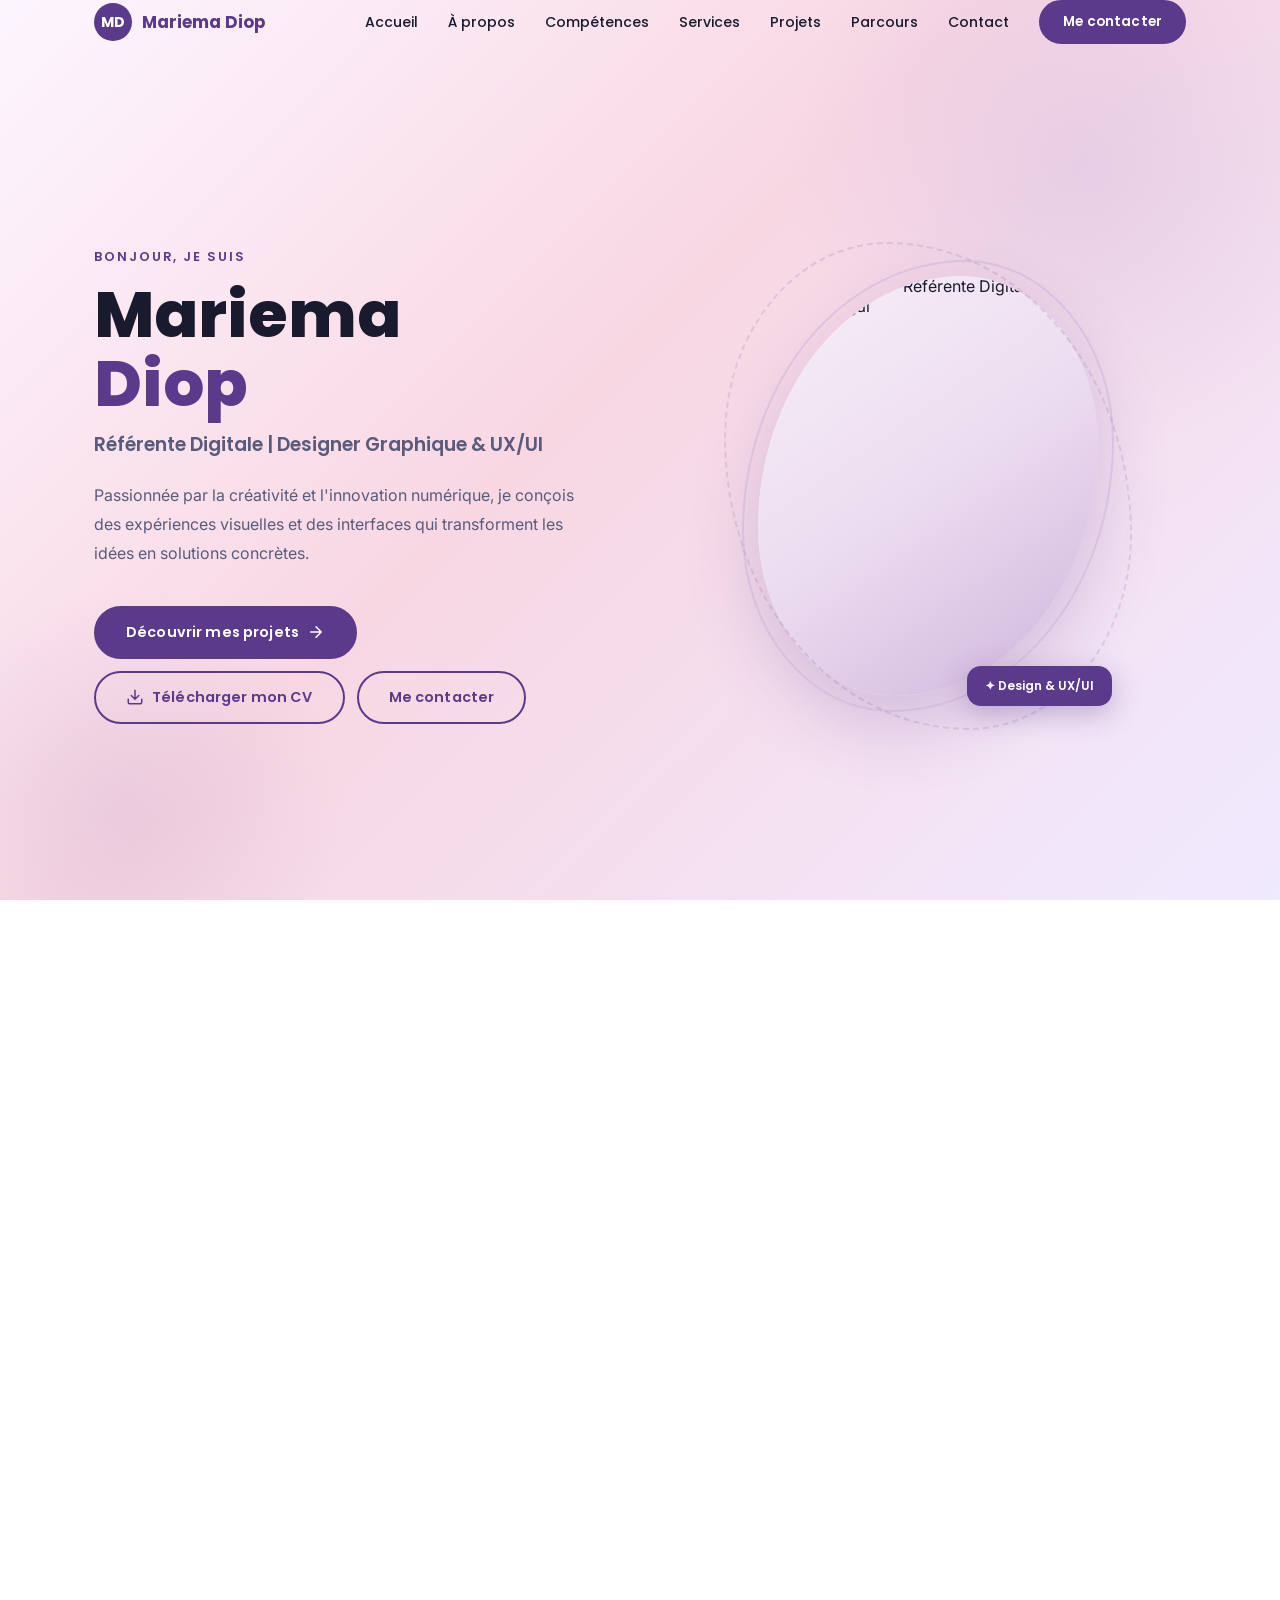
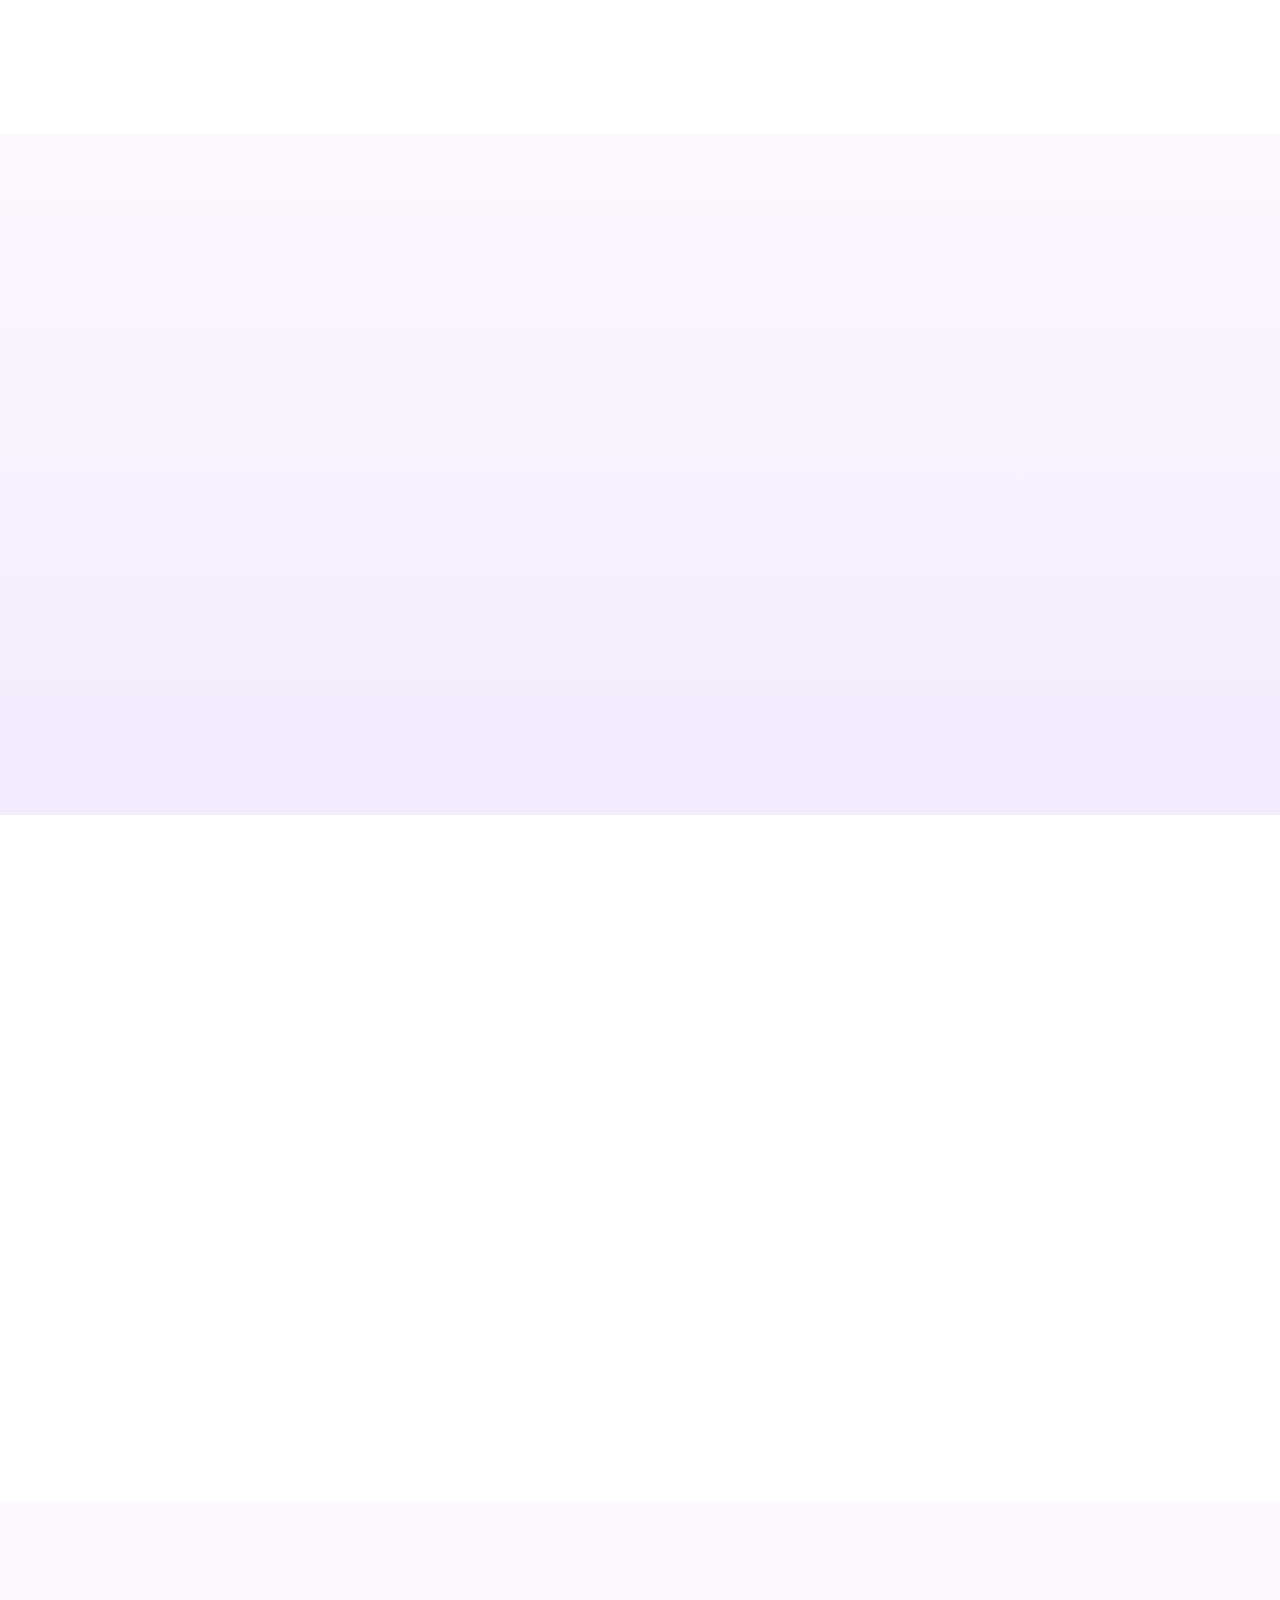
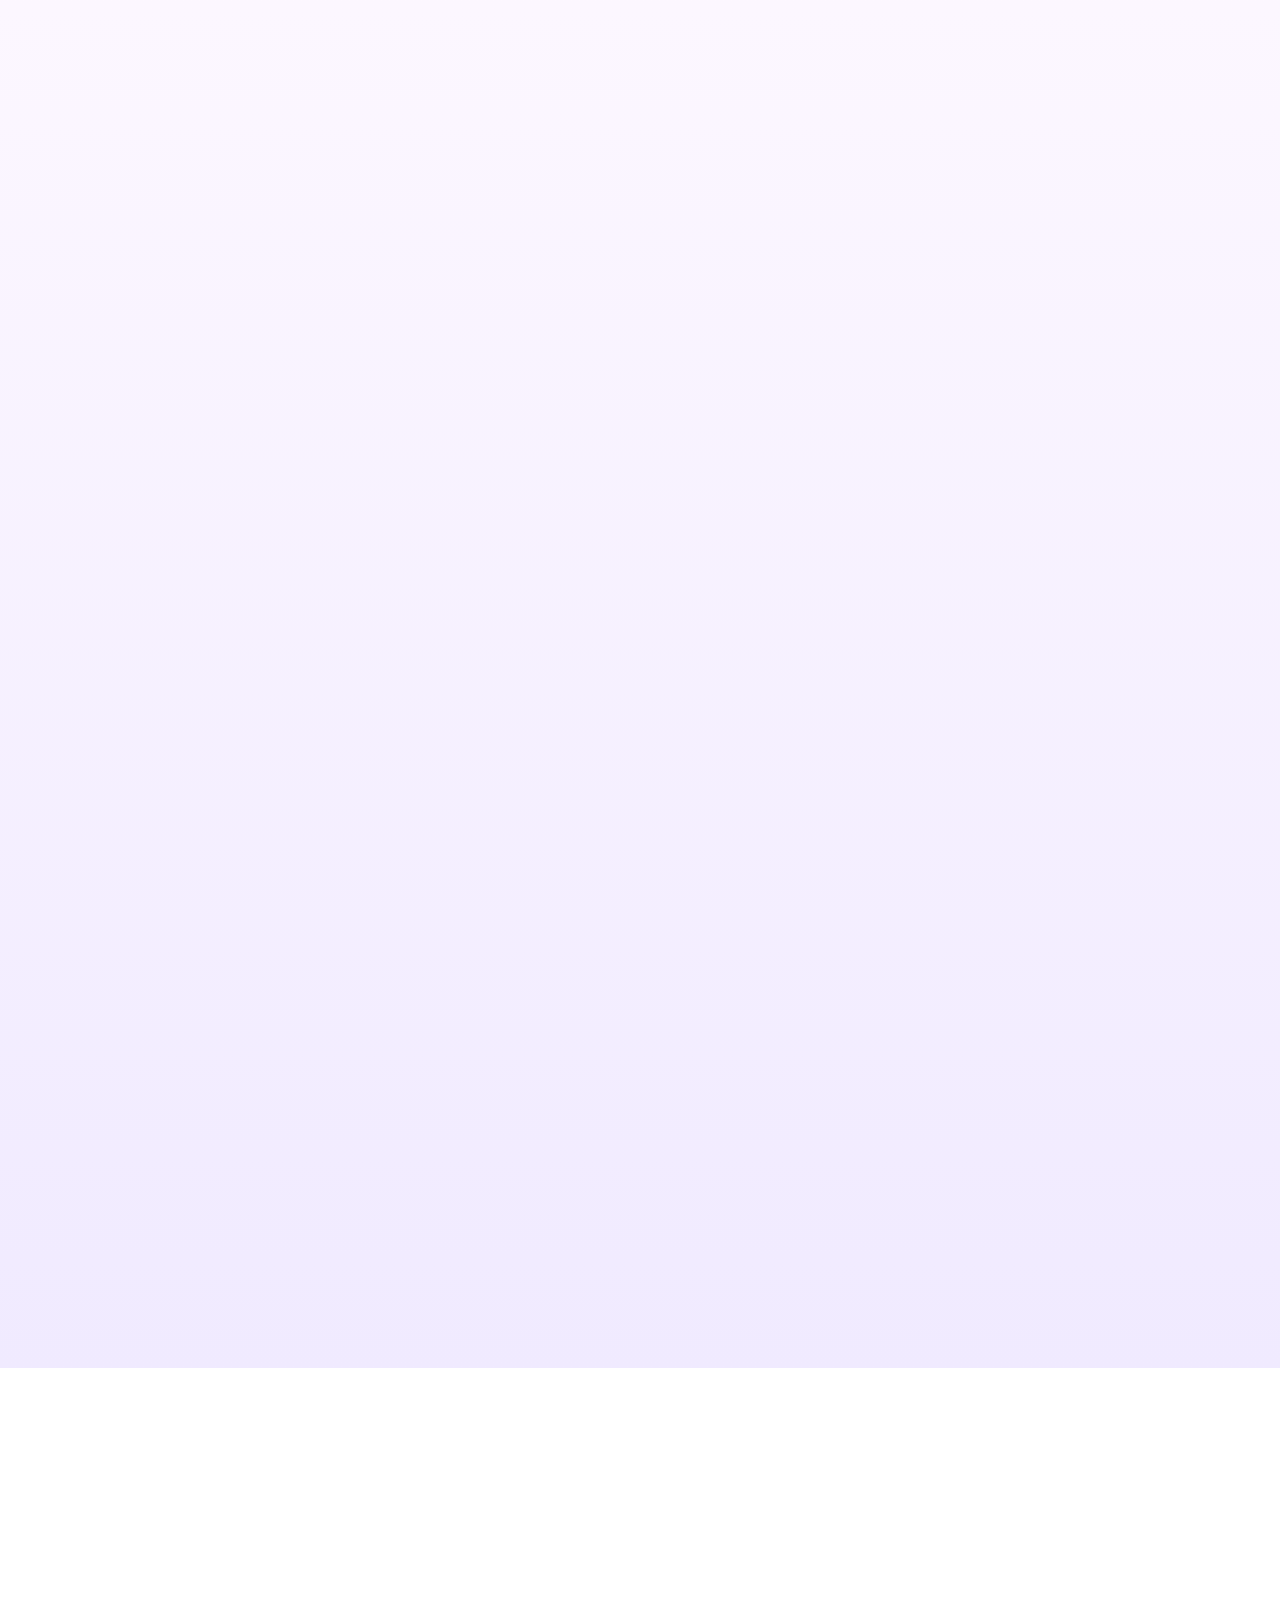
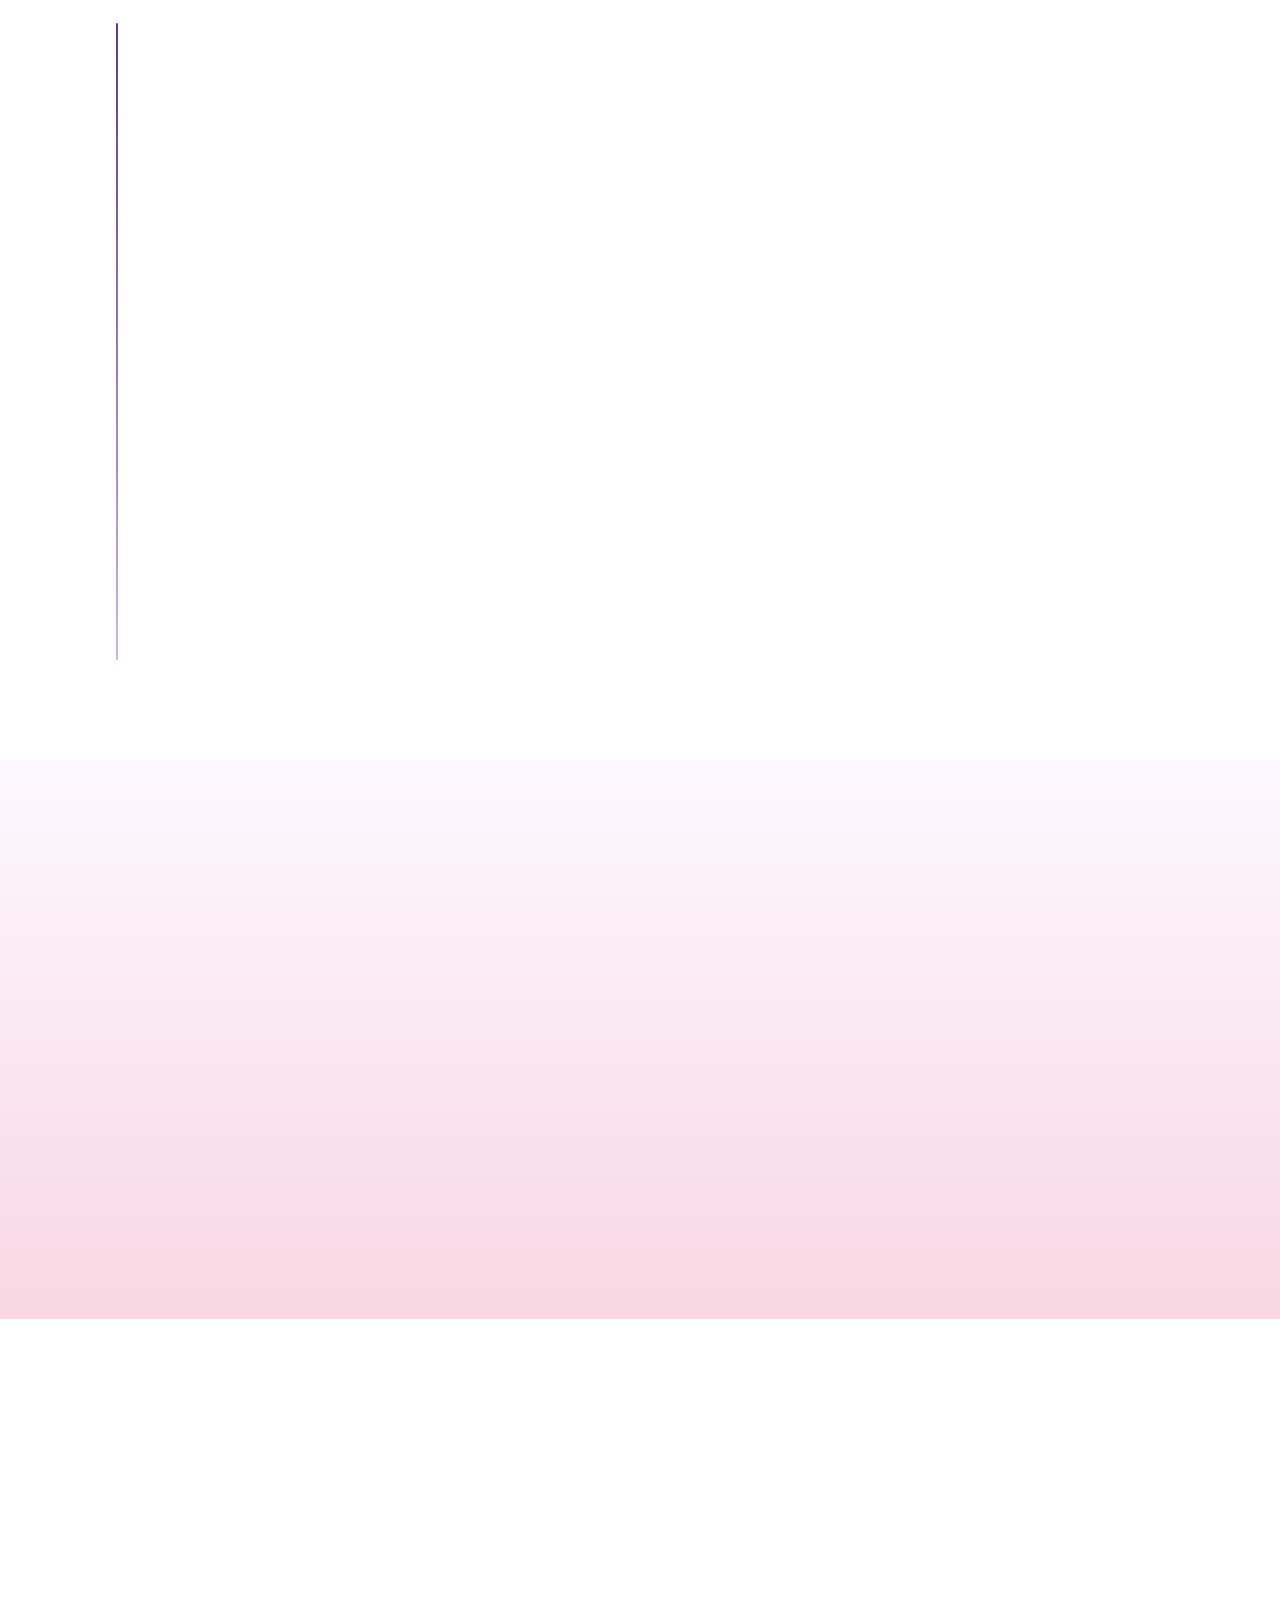
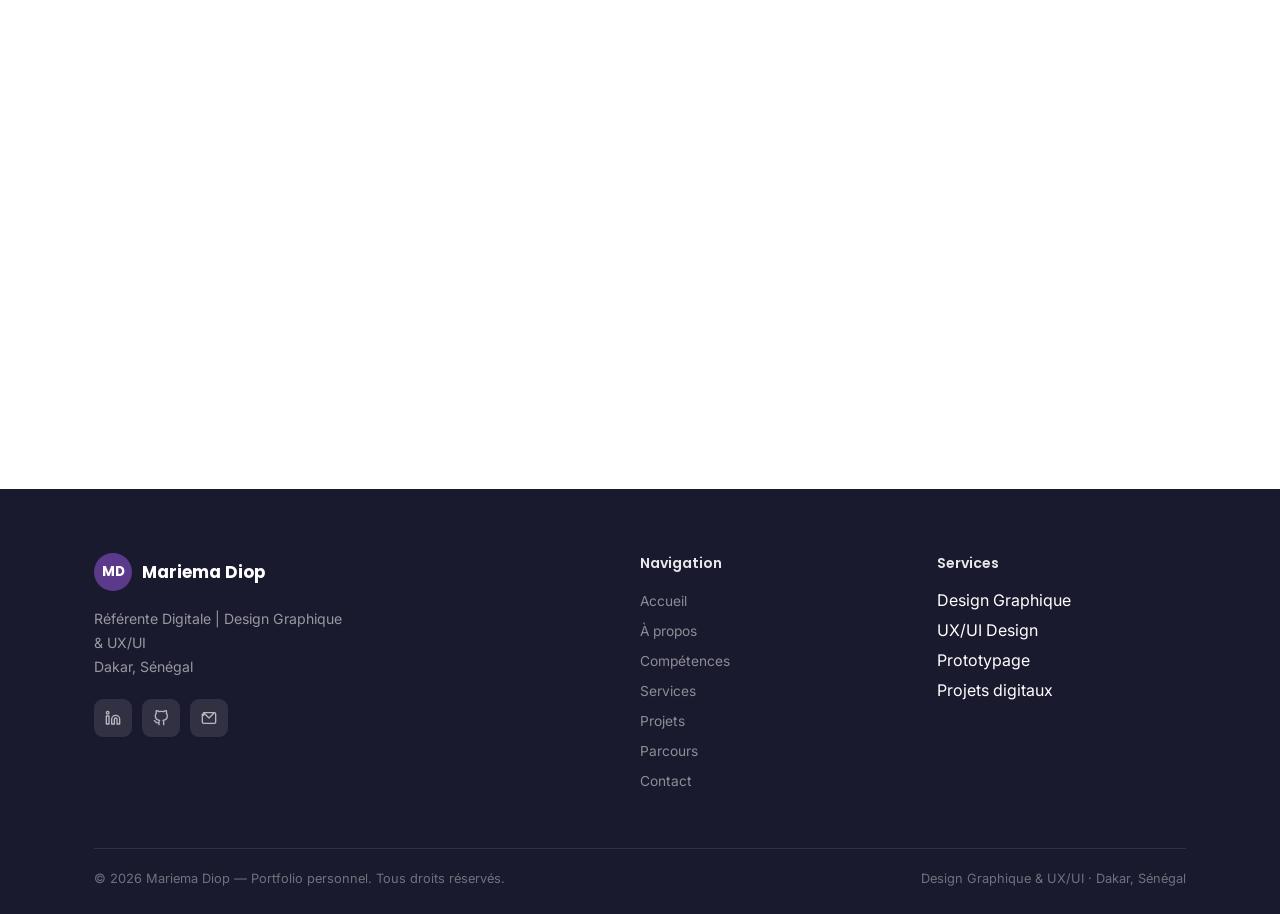
==== public/portfolio-mariema-diop/index.html @ 68a7e711 "Initial commit" ====
<!DOCTYPE html>
<html lang="fr">

<head>
  <!-- ── SEO Essentiels ── -->
  <meta charset="UTF-8" />
  <meta name="viewport" content="width=device-width, initial-scale=1.0" />
  <meta name="description"
    content="Portfolio de Mariema Diop, Référente Digitale spécialisée en Design Graphique, UX/UI Design et conception de projets digitaux à Dakar, Sénégal." />
  <meta name="author" content="Mariema Diop" />
  <meta name="robots" content="index, follow" />

  <!-- ── Open Graph ── -->
  <meta property="og:title" content="Mariema Diop | Référente Digitale & Designer UX/UI" />
  <meta property="og:description"
    content="Portfolio de Mariema Diop, Référente Digitale spécialisée en Design Graphique, UX/UI Design et conception de projets digitaux à Dakar, Sénégal." />
  <meta property="og:type" content="website" />
  <meta property="og:locale" content="fr_FR" />

  <title>Mariema Diop | Référente Digitale &amp; Designer UX/UI</title>

  <!-- ── Styles ── -->
  <link rel="stylesheet" href="style.css" />

  <!-- ── Favicon SVG inline ── -->
  <link rel="icon"
    href="data:image/svg+xml,<svg xmlns='http://www.w3.org/2000/svg' viewBox='0 0 32 32'><rect width='32' height='32' rx='16' fill='%235B3A8C'/><text x='50%25' y='54%25' dominant-baseline='middle' text-anchor='middle' fill='white' font-family='sans-serif' font-weight='700' font-size='13'>MD</text></svg>" />
</head>

<body>

  <!-- ══════════════════════════════════════════════
     NAVIGATION
══════════════════════════════════════════════ -->
  <header id="navbar" role="banner">
    <div class="container">
      <nav class="nav-inner" aria-label="Navigation principale">

        <!-- Logo -->
        <a href="#accueil" class="nav-logo" aria-label="Mariema Diop — Accueil">
          <div class="nav-logo-circle" aria-hidden="true">MD</div>
          <span class="nav-logo-text">Mariema Diop</span>
        </a>

        <!-- Liens desktop -->
        <div class="nav-links" role="list">
          <a href="#accueil" class="nav-link" role="listitem">Accueil</a>
          <a href="#apropos" class="nav-link" role="listitem">À propos</a>
          <a href="#competences" class="nav-link" role="listitem">Compétences</a>
          <a href="#services" class="nav-link" role="listitem">Services</a>
          <a href="#projets" class="nav-link" role="listitem">Projets</a>
          <a href="#parcours" class="nav-link" role="listitem">Parcours</a>
          <a href="#contact" class="nav-link" role="listitem">Contact</a>
          <a href="#contact" class="btn btn-primary btn-sm">Me contacter</a>
        </div>

        <!-- Hamburger mobile -->
        <button class="hamburger" id="hamburger" aria-label="Ouvrir le menu" aria-expanded="false"
          aria-controls="mobile-menu">
          <span></span>
          <span></span>
          <span></span>
        </button>
      </nav>
    </div>

    <!-- Menu mobile -->
    <div id="mobile-menu" role="navigation" aria-label="Menu mobile">
      <a href="#accueil" class="mobile-link">Accueil</a>
      <a href="#apropos" class="mobile-link">À propos</a>
      <a href="#competences" class="mobile-link">Compétences</a>
      <a href="#services" class="mobile-link">Services</a>
      <a href="#projets" class="mobile-link">Projets</a>
      <a href="#parcours" class="mobile-link">Parcours</a>
      <a href="#contact" class="mobile-link">Contact</a>
      <a href="#contact" class="btn btn-primary" style="margin-top:12px;justify-content:center;">Me contacter</a>
    </div>
  </header>

  <main id="main-content">

    <!-- ══════════════════════════════════════════════
     HERO — ACCUEIL
══════════════════════════════════════════════ -->
    <section id="accueil" aria-label="Accueil">
      <div class="container">
        <div class="hero-inner">

          <!-- Texte -->
          <div>
            <p class="hero-tag fade-up">Bonjour, je suis</p>
            <h1 class="hero-name fade-up delay-1">
              Mariema<br>
              <span>Diop</span>
            </h1>
            <p class="hero-subtitle fade-up delay-2">
              Référente Digitale | Designer Graphique &amp; UX/UI
            </p>
            <p class="hero-desc fade-up delay-3">
              Passionnée par la créativité et l'innovation numérique, je conçois des expériences visuelles et des
              interfaces qui transforment les idées en solutions concrètes.
            </p>
            <div class="hero-actions fade-up delay-4">
              <a href="#projets" class="btn btn-primary">
                Découvrir mes projets
                <svg width="18" height="18" viewBox="0 0 24 24" fill="none" stroke="currentColor" stroke-width="2"
                  stroke-linecap="round" stroke-linejoin="round" aria-hidden="true">
                  <path d="M5 12h14M12 5l7 7-7 7" />
                </svg>
              </a>
              <a href="#[Lien vers CV]" class="btn btn-outline" aria-label="Télécharger mon CV — lien à ajouter">
                <svg width="18" height="18" viewBox="0 0 24 24" fill="none" stroke="currentColor" stroke-width="2"
                  stroke-linecap="round" stroke-linejoin="round" aria-hidden="true">
                  <path d="M21 15v4a2 2 0 01-2 2H5a2 2 0 01-2-2v-4M7 10l5 5 5-5M12 15V3" />
                </svg>
                Télécharger mon CV
              </a>
              <a href="#contact" class="btn btn-outline">Me contacter</a>
            </div>
          </div>

          <!-- Photo -->
          <div class="hero-photo-wrap fade-in delay-3">
            <div class="hero-photo-frame">
              <div class="hero-ring-1" aria-hidden="true"></div>
              <div class="hero-ring-2" aria-hidden="true"></div>
              <div class="hero-photo"
                style="background: linear-gradient(145deg, #f8eff8 0%, #ecdcf0 50%, #cdb4db 100%);">
                <img src="../photo/ODC-Shoot-P8-2026 16.jpg" alt="Mariema Diop — Référente Digitale à Dakar, Sénégal"
                  style="object-position: center top;" />
                <!-- Placeholder si image absente -->
                <div class="hero-photo-placeholder" style="display:none;" aria-hidden="true">
                  <svg width="64" height="64" viewBox="0 0 24 24" fill="none" stroke="currentColor" stroke-width="1.5"
                    stroke-linecap="round" stroke-linejoin="round">
                    <path d="M20 21v-2a4 4 0 00-4-4H8a4 4 0 00-4 4v2M12 11a4 4 0 100-8 4 4 0 000 8z" />
                  </svg>
                  <p>[Ajouter photo professionnelle]</p>
                </div>
              </div>
              <div class="hero-badge" aria-hidden="true">✦ Design &amp; UX/UI</div>
            </div>
          </div>

        </div>
      </div>
    </section>

    <!-- ══════════════════════════════════════════════
     À PROPOS
══════════════════════════════════════════════ -->
    <section id="apropos" class="section-padding" aria-label="À propos">
      <div class="container">
        <div class="about-grid">

          <!-- Visuel décoratif (masqué sur mobile) -->
          <div class="about-visual reveal" aria-hidden="true">
            <div>
              <div class="about-avatar">
                <svg width="38" height="38" viewBox="0 0 24 24" fill="none" stroke="white" stroke-width="1.5"
                  stroke-linecap="round" stroke-linejoin="round">
                  <path d="M20 21v-2a4 4 0 00-4-4H8a4 4 0 00-4 4v2M12 11a4 4 0 100-8 4 4 0 000 8z" />
                </svg>
              </div>
              <p class="about-name">Mariema Diop</p>
              <p class="about-role">Référente Digitale</p>
            </div>
            <div class="about-tags">
              <span class="badge">Design Graphique</span>
              <span class="badge">UX/UI Design</span>
              <span class="badge">Prototypage</span>
              <span class="badge">Figma</span>
            </div>
            <div class="about-location">
              <svg width="15" height="15" viewBox="0 0 24 24" fill="none" stroke="currentColor" stroke-width="2"
                stroke-linecap="round" stroke-linejoin="round">
                <path d="M21 10c0 7-9 13-9 13S3 17 3 10a9 9 0 1118 0z" />
              </svg>
              Dakar, Sénégal
            </div>
          </div>

          <!-- Texte -->
          <div>
            <span class="section-label reveal">À propos</span>
            <span class="accent-line reveal reveal-d1"></span>
            <h2 class="section-title reveal reveal-d1">À propos de moi</h2>
            <div class="about-text reveal reveal-d2">
              <p>Mon parcours est marqué par une volonté constante d'apprendre, d'évoluer et de donner une nouvelle
                dimension à mes compétences.</p>
              <p>Après une première expérience dans un parcours orienté vers l'éducation, j'ai choisi de me tourner vers
                le numérique afin d'explorer un univers qui correspond davantage à ma créativité et à mon envie
                d'innover.</p>
              <p>Aujourd'hui, grâce à ma formation dans le domaine du digital, j'ai développé des compétences en design
                graphique, UX/UI Design, prototypage et conception de solutions numériques.</p>
              <p>J'aime particulièrement transformer une idée en une expérience visuelle cohérente, accessible et
                impactante. Chaque projet représente pour moi une opportunité d'apprendre, de créer et de proposer des
                solutions adaptées aux besoins des utilisateurs.</p>
            </div>
            <div class="about-tags-row reveal reveal-d3">
              <span class="badge">Design Graphique</span>
              <span class="badge">UX/UI Design</span>
              <span class="badge">Projets digitaux</span>
              <span class="badge">Formation continue</span>
            </div>
          </div>

        </div>
      </div>
    </section>

    <!-- ══════════════════════════════════════════════
     COMPÉTENCES
══════════════════════════════════════════════ -->
    <section id="competences" class="section-padding" aria-label="Compétences">
      <div class="container">
        <span class="section-label reveal">Savoir-faire</span>
        <span class="accent-line reveal reveal-d1"></span>
        <h2 class="section-title reveal reveal-d1">Ce que je sais faire</h2>

        <div class="skills-grid">

          <!-- Design & Création -->
          <article class="card skill-card reveal reveal-d1">
            <div class="skill-card-icon">
              <svg width="24" height="24" viewBox="0 0 24 24" fill="none" stroke="white" stroke-width="2"
                stroke-linecap="round" stroke-linejoin="round" aria-hidden="true">
                <path d="M12 20h9M16.5 3.5a2.121 2.121 0 013 3L7 19l-4 1 1-4L16.5 3.5z" />
              </svg>
            </div>
            <h3 class="skill-card-title">Design &amp; Création</h3>
            <ul class="skill-list" role="list">
              <li class="skill-item"><span class="skill-dot" aria-hidden="true"></span>Design Graphique</li>
              <li class="skill-item"><span class="skill-dot" aria-hidden="true"></span>Création d'identité visuelle</li>
              <li class="skill-item"><span class="skill-dot" aria-hidden="true"></span>Supports de communication</li>
              <li class="skill-item"><span class="skill-dot" aria-hidden="true"></span>Adobe Photoshop</li>
              <li class="skill-item"><span class="skill-dot" aria-hidden="true"></span>Adobe Illustrator</li>
            </ul>
          </article>

          <!-- UX/UI Design -->
          <article class="card skill-card reveal reveal-d2">
            <div class="skill-card-icon">
              <svg width="24" height="24" viewBox="0 0 24 24" fill="none" stroke="white" stroke-width="2"
                stroke-linecap="round" stroke-linejoin="round" aria-hidden="true">
                <path d="M12 2L2 7l10 5 10-5-10-5zM2 17l10 5 10-5M2 12l10 5 10-5" />
              </svg>
            </div>
            <h3 class="skill-card-title">UX/UI Design</h3>
            <ul class="skill-list" role="list">
              <li class="skill-item"><span class="skill-dot" aria-hidden="true"></span>Recherche et réflexion UX</li>
              <li class="skill-item"><span class="skill-dot" aria-hidden="true"></span>Wireframing</li>
              <li class="skill-item"><span class="skill-dot" aria-hidden="true"></span>User Flow</li>
              <li class="skill-item"><span class="skill-dot" aria-hidden="true"></span>Design d'interfaces</li>
              <li class="skill-item"><span class="skill-dot" aria-hidden="true"></span>Prototypage</li>
            </ul>
          </article>

          <!-- Outils -->
          <article class="card skill-card reveal reveal-d3">
            <div class="skill-card-icon">
              <svg width="24" height="24" viewBox="0 0 24 24" fill="none" stroke="white" stroke-width="2"
                stroke-linecap="round" stroke-linejoin="round" aria-hidden="true">
                <path
                  d="M5 5.5A3.5 3.5 0 018.5 2H12v7H8.5A3.5 3.5 0 015 5.5zM12 2h3.5a3.5 3.5 0 110 7H12V2zM12 12.5a3.5 3.5 0 117 0 3.5 3.5 0 01-7 0zM5 19.5A3.5 3.5 0 018.5 16H12v3.5a3.5 3.5 0 01-7 0zM5 12.5A3.5 3.5 0 018.5 9H12v7H8.5A3.5 3.5 0 015 12.5z" />
              </svg>
            </div>
            <h3 class="skill-card-title">Outils</h3>
            <ul class="skill-list" role="list">
              <li class="skill-item"><span class="skill-dot" aria-hidden="true"></span>Figma</li>
              <li class="skill-item"><span class="skill-dot" aria-hidden="true"></span>Adobe Photoshop</li>
              <li class="skill-item"><span class="skill-dot" aria-hidden="true"></span>Adobe Illustrator</li>
              <li class="skill-item"><span class="skill-dot" aria-hidden="true"></span>Canva</li>
              <li class="skill-item"><span class="skill-dot" aria-hidden="true"></span>CapCut</li>
            </ul>
          </article>

          <!-- Gestion de projet -->
          <article class="card skill-card reveal reveal-d4">
            <div class="skill-card-icon">
              <svg width="24" height="24" viewBox="0 0 24 24" fill="none" stroke="white" stroke-width="2"
                stroke-linecap="round" stroke-linejoin="round" aria-hidden="true">
                <path d="M9 11l3 3L22 4M21 12v7a2 2 0 01-2 2H5a2 2 0 01-2-2V5a2 2 0 012-2h11" />
              </svg>
            </div>
            <h3 class="skill-card-title">Gestion de projet</h3>
            <ul class="skill-list" role="list">
              <li class="skill-item"><span class="skill-dot" aria-hidden="true"></span>Organisation de projet</li>
              <li class="skill-item"><span class="skill-dot" aria-hidden="true"></span>Design Thinking</li>
              <li class="skill-item"><span class="skill-dot" aria-hidden="true"></span>Business Model Canvas</li>
              <li class="skill-item"><span class="skill-dot" aria-hidden="true"></span>User Stories</li>
              <li class="skill-item"><span class="skill-dot" aria-hidden="true"></span>Méthodes Agile</li>
            </ul>
          </article>

        </div>
      </div>
    </section>

    <!-- ══════════════════════════════════════════════
     SERVICES
══════════════════════════════════════════════ -->
    <section id="services" class="section-padding" aria-label="Services">
      <div class="container">
        <span class="section-label reveal">Prestations</span>
        <span class="accent-line reveal reveal-d1"></span>
        <h2 class="section-title reveal reveal-d1">Comment puis-je vous accompagner&nbsp;?</h2>

        <div class="services-grid">

          <article class="card service-card reveal reveal-d1">
            <span class="service-num" aria-hidden="true">01</span>
            <div class="service-icon" aria-hidden="true">
              <svg width="22" height="22" viewBox="0 0 24 24" fill="none" stroke="currentColor" stroke-width="2"
                stroke-linecap="round" stroke-linejoin="round">
                <path d="M12 20h9M16.5 3.5a2.121 2.121 0 013 3L7 19l-4 1 1-4L16.5 3.5z" />
              </svg>
            </div>
            <h3 class="service-title">Design Graphique</h3>
            <p class="service-desc">Création de supports visuels modernes et professionnels pour donner une identité
              forte aux projets et améliorer leur communication.</p>
          </article>

          <article class="card service-card reveal reveal-d2">
            <span class="service-num" aria-hidden="true">02</span>
            <div class="service-icon" aria-hidden="true">
              <svg width="22" height="22" viewBox="0 0 24 24" fill="none" stroke="currentColor" stroke-width="2"
                stroke-linecap="round" stroke-linejoin="round">
                <path d="M12 2L2 7l10 5 10-5-10-5zM2 17l10 5 10-5M2 12l10 5 10-5" />
              </svg>
            </div>
            <h3 class="service-title">UX/UI Design</h3>
            <p class="service-desc">Conception d'expériences utilisateur et d'interfaces intuitives, esthétiques et
              adaptées aux besoins des utilisateurs.</p>
          </article>

          <article class="card service-card reveal reveal-d3">
            <span class="service-num" aria-hidden="true">03</span>
            <div class="service-icon" aria-hidden="true">
              <svg width="22" height="22" viewBox="0 0 24 24" fill="none" stroke="currentColor" stroke-width="2"
                stroke-linecap="round" stroke-linejoin="round">
                <path
                  d="M5 5.5A3.5 3.5 0 018.5 2H12v7H8.5A3.5 3.5 0 015 5.5zM12 2h3.5a3.5 3.5 0 110 7H12V2zM12 12.5a3.5 3.5 0 117 0 3.5 3.5 0 01-7 0zM5 19.5A3.5 3.5 0 018.5 16H12v3.5a3.5 3.5 0 01-7 0zM5 12.5A3.5 3.5 0 018.5 9H12v7H8.5A3.5 3.5 0 015 12.5z" />
              </svg>
            </div>
            <h3 class="service-title">Prototypage</h3>
            <p class="service-desc">Transformation des idées en maquettes interactives afin de visualiser et tester
              l'expérience utilisateur avant le développement.</p>
          </article>

          <article class="card service-card reveal reveal-d4">
            <span class="service-num" aria-hidden="true">04</span>
            <div class="service-icon" aria-hidden="true">
              <svg width="22" height="22" viewBox="0 0 24 24" fill="none" stroke="currentColor" stroke-width="2"
                stroke-linecap="round" stroke-linejoin="round">
                <path
                  d="M9 3H5a2 2 0 00-2 2v4m6-6h10a2 2 0 012 2v4M9 3v18m0 0h10a2 2 0 002-2V9M9 21H5a2 2 0 01-2-2V9m0 0h18" />
              </svg>
            </div>
            <h3 class="service-title">Conception de projets digitaux</h3>
            <p class="service-desc">Accompagnement dans la structuration d'une idée, depuis la réflexion jusqu'à la
              création d'une solution digitale cohérente.</p>
          </article>

        </div>
      </div>
    </section>

    <!-- ══════════════════════════════════════════════
     PROJETS
══════════════════════════════════════════════ -->
    <section id="projets" class="section-padding" aria-label="Projets">
      <div class="container">
        <span class="section-label reveal">Portfolio</span>
        <span class="accent-line reveal reveal-d1"></span>
        <h2 class="section-title reveal reveal-d1">Mes projets</h2>

        <!-- Filtres -->
        <div class="projects-filters reveal reveal-d2" role="group" aria-label="Filtrer les projets">
          <button class="filter-btn active" data-filter="tous">Tous</button>
          <button class="filter-btn" data-filter="uxui">UX/UI Design</button>
          <button class="filter-btn" data-filter="branding">Branding</button>
          <button class="filter-btn" data-filter="innovation">Innovation</button>
        </div>

        <div class="projects-grid">

          <!-- PROTECTA -->
          <article class="card project-card reveal reveal-d1" data-category="uxui innovation">
            <div class="project-thumb" style="background:linear-gradient(135deg,#5B3A8C22,#F8D7E3);">
              <img src="assets/images/protecta.jpg" alt="Aperçu du projet PROTECTA — Application mobile de sécurité"
                data-placeholder="true" />
              <div class="project-thumb-placeholder" style="display:none;" aria-hidden="true">
                <svg width="40" height="40" viewBox="0 0 24 24" fill="none" stroke="currentColor" stroke-width="1.5"
                  stroke-linecap="round" stroke-linejoin="round">
                  <path d="M12 2L2 7l10 5 10-5-10-5zM2 17l10 5 10-5M2 12l10 5 10-5" />
                </svg>
                <span>[Ajouter aperçu du projet]</span>
              </div>
              <span class="project-cat-badge">UX/UI · IA</span>
            </div>
            <div class="project-body">
              <h3 class="project-title">PROTECTA</h3>
              <p class="project-desc">Solution digitale sénégalaise de prévention, d'alerte et d'assistance destinée aux
                femmes, aux jeunes filles et aux enfants. Combine application mobile, dispositifs connectés et
                intelligence artificielle.</p>
              <div class="project-tools">
                <span class="tool-tag">Figma</span>
                <span class="tool-tag">Design Thinking</span>
                <span class="tool-tag">UX/UI</span>
              </div>
              <a href="#[Ajouter lien du projet]" class="btn btn-primary btn-sm" aria-label="Voir le projet PROTECTA">
                Voir le projet
                <svg width="14" height="14" viewBox="0 0 24 24" fill="none" stroke="currentColor" stroke-width="2"
                  stroke-linecap="round" stroke-linejoin="round" aria-hidden="true">
                  <path d="M18 13v6a2 2 0 01-2 2H5a2 2 0 01-2-2V8a2 2 0 012-2h6M15 3h6v6M10 14L21 3" />
                </svg>
              </a>
            </div>
          </article>

          <!-- REMAFLOW -->
          <article class="card project-card reveal reveal-d2" data-category="branding uxui">
            <div class="project-thumb" style="background:linear-gradient(135deg,#7B5AB022,#CDB4DB44);">
              <img src="assets/images/remaflow.jpg" alt="Aperçu du projet REMAFLOW — E-commerce mode et accessoires"
                data-placeholder="true" />
              <div class="project-thumb-placeholder" style="display:none;" aria-hidden="true">
                <svg width="40" height="40" viewBox="0 0 24 24" fill="none" stroke="currentColor" stroke-width="1.5"
                  stroke-linecap="round" stroke-linejoin="round">
                  <path d="M12 20h9M16.5 3.5a2.121 2.121 0 013 3L7 19l-4 1 1-4L16.5 3.5z" />
                </svg>
                <span>[Ajouter aperçu du projet]</span>
              </div>
              <span class="project-cat-badge">E-commerce · Branding</span>
            </div>
            <div class="project-body">
              <h3 class="project-title">REMAFLOW</h3>
              <p class="project-desc">Projet de marque e-commerce dédié à la vente de chaussures, vêtements et
                accessoires. Identité visuelle moderne et expérience digitale élégante.</p>
              <div class="project-tools">
                <span class="tool-tag">Figma</span>
                <span class="tool-tag">Branding</span>
                <span class="tool-tag">UI Design</span>
              </div>
              <a href="#[Ajouter lien du projet]" class="btn btn-primary btn-sm" aria-label="Voir le projet REMAFLOW">
                Voir le projet
                <svg width="14" height="14" viewBox="0 0 24 24" fill="none" stroke="currentColor" stroke-width="2"
                  stroke-linecap="round" stroke-linejoin="round" aria-hidden="true">
                  <path d="M18 13v6a2 2 0 01-2 2H5a2 2 0 01-2-2V8a2 2 0 012-2h6M15 3h6v6M10 14L21 3" />
                </svg>
              </a>
            </div>
          </article>

          <!-- JOJ DAKAR 2026 -->
          <article class="card project-card reveal reveal-d3" data-category="uxui">
            <div class="project-thumb" style="background:linear-gradient(135deg,#9B6BC022,#F8D7E3);">
              <img src="assets/images/joj-dakar.jpg" alt="Aperçu du projet JOJ Dakar 2026 — Application événementielle"
                data-placeholder="true" />
              <div class="project-thumb-placeholder" style="display:none;" aria-hidden="true">
                <svg width="40" height="40" viewBox="0 0 24 24" fill="none" stroke="currentColor" stroke-width="1.5"
                  stroke-linecap="round" stroke-linejoin="round">
                  <path
                    d="M5 5.5A3.5 3.5 0 018.5 2H12v7H8.5A3.5 3.5 0 015 5.5zM12 2h3.5a3.5 3.5 0 110 7H12V2zM12 12.5a3.5 3.5 0 117 0 3.5 3.5 0 01-7 0z" />
                </svg>
                <span>[Ajouter aperçu du projet]</span>
              </div>
              <span class="project-cat-badge">UX/UI · Événementiel</span>
            </div>
            <div class="project-body">
              <h3 class="project-title">JOJ DAKAR 2026</h3>
              <p class="project-desc">Expérience digitale autour des Jeux Olympiques de la Jeunesse Dakar 2026. Parcours
                utilisateurs, wireframes et maquettes pour faciliter l'accès aux informations de l'événement.</p>
              <div class="project-tools">
                <span class="tool-tag">Figma</span>
                <span class="tool-tag">UX/UI Design</span>
                <span class="tool-tag">Wireframing</span>
              </div>
              <a href="#[Ajouter lien du projet]" class="btn btn-primary btn-sm"
                aria-label="Voir le projet JOJ Dakar 2026">
                Voir le projet
                <svg width="14" height="14" viewBox="0 0 24 24" fill="none" stroke="currentColor" stroke-width="2"
                  stroke-linecap="round" stroke-linejoin="round" aria-hidden="true">
                  <path d="M18 13v6a2 2 0 01-2 2H5a2 2 0 01-2-2V8a2 2 0 012-2h6M15 3h6v6M10 14L21 3" />
                </svg>
              </a>
            </div>
          </article>

          <!-- JIGEEN BUSINESS -->
          <article class="card project-card reveal reveal-d4" data-category="innovation uxui">
            <div class="project-thumb" style="background:linear-gradient(135deg,#5B3A8C22,#CDB4DB44);">
              <img src="assets/images/jigeen-business.jpg"
                alt="Aperçu du projet Jigeen Business — Plateforme pour femmes entrepreneures"
                data-placeholder="true" />
              <div class="project-thumb-placeholder" style="display:none;" aria-hidden="true">
                <svg width="40" height="40" viewBox="0 0 24 24" fill="none" stroke="currentColor" stroke-width="1.5"
                  stroke-linecap="round" stroke-linejoin="round">
                  <path
                    d="M9 3H5a2 2 0 00-2 2v4m6-6h10a2 2 0 012 2v4M9 3v18m0 0h10a2 2 0 002-2V9M9 21H5a2 2 0 01-2-2V9m0 0h18" />
                </svg>
                <span>[Ajouter aperçu du projet]</span>
              </div>
              <span class="project-cat-badge">Innovation · Entrepreneuriat</span>
            </div>
            <div class="project-body">
              <h3 class="project-title">JIGEEN BUSINESS</h3>
              <p class="project-desc">Plateforme d'accompagnement des femmes entrepreneures pour valoriser leurs
                produits, renforcer leur visibilité et créer de nouvelles opportunités.</p>
              <div class="project-tools">
                <span class="tool-tag">Figma</span>
                <span class="tool-tag">UX/UI</span>
                <span class="tool-tag">Business Model</span>
              </div>
              <a href="#[Ajouter lien du projet]" class="btn btn-primary btn-sm"
                aria-label="Voir le projet Jigeen Business">
                Voir le projet
                <svg width="14" height="14" viewBox="0 0 24 24" fill="none" stroke="currentColor" stroke-width="2"
                  stroke-linecap="round" stroke-linejoin="round" aria-hidden="true">
                  <path d="M18 13v6a2 2 0 01-2 2H5a2 2 0 01-2-2V8a2 2 0 012-2h6M15 3h6v6M10 14L21 3" />
                </svg>
              </a>
            </div>
          </article>

        </div>
      </div>
    </section>

    <!-- ══════════════════════════════════════════════
     PARCOURS & FORMATION
══════════════════════════════════════════════ -->
    <section id="parcours" class="section-padding" aria-label="Parcours et formation">
      <div class="container">
        <span class="section-label reveal">Expériences</span>
        <span class="accent-line reveal reveal-d1"></span>
        <h2 class="section-title reveal reveal-d1">Mon parcours</h2>

        <div class="timeline">
          <div class="timeline-line" aria-hidden="true"></div>

          <!-- Orange Digital Center -->
          <div class="timeline-item reveal reveal-d2">
            <div class="timeline-dot orange" aria-hidden="true"></div>
            <article class="card timeline-card">
              <span class="timeline-type-badge">Formation professionnelle</span>
              <h3 class="timeline-org">Orange Digital Center</h3>
              <p class="timeline-role">Formation dans le domaine du Digital</p>
              <p class="timeline-desc">
                Développement de compétences dans plusieurs domaines du numérique : Design Graphique, UX/UI Design,
                Figma, Photoshop, Illustrator, Gestion de projet, Innovation digitale et Conception de projets.
              </p>
              <blockquote class="timeline-quote">
                « Cette expérience m'a permis de découvrir de nouveaux outils, de développer ma créativité et de
                renforcer ma capacité à transformer une idée en projet concret. »
              </blockquote>
              <div class="timeline-tags">
                <span class="badge">Design Graphique</span>
                <span class="badge">UX/UI</span>
                <span class="badge">Figma</span>
                <span class="badge">Photoshop</span>
                <span class="badge">Illustrator</span>
              </div>
            </article>
          </div>

          <!-- UVS -->
          <div class="timeline-item reveal reveal-d3">
            <div class="timeline-dot" aria-hidden="true"></div>
            <article class="card timeline-card">
              <span class="timeline-type-badge">Parcours académique</span>
              <h3 class="timeline-org">Université Virtuelle du Sénégal</h3>
              <p class="timeline-role">[Ajouter diplôme / année]</p>
              <p class="timeline-desc">
                Mon parcours académique m'a permis de développer une capacité d'apprentissage, d'adaptation et une
                ouverture vers de nouveaux domaines professionnels.
              </p>
              <div class="timeline-tags">
                <span class="badge">Formation continue</span>
                <span class="badge">Apprentissage</span>
              </div>
            </article>
          </div>

        </div>
      </div>
    </section>

    <!-- ══════════════════════════════════════════════
     TÉMOIGNAGES
══════════════════════════════════════════════ -->
    <section id="temoignages" class="section-padding" aria-label="Témoignages">
      <div class="container">
        <div style="text-align:center;margin-bottom:48px;">
          <span class="section-label reveal">Retours</span>
          <span class="accent-line reveal reveal-d1" style="margin:12px auto 0;"></span>
          <h2 class="section-title reveal reveal-d1" style="margin-top:8px;">Ce qu'on dit de moi</h2>
          <p class="testimonial-coming reveal reveal-d2">
            Les témoignages professionnels seront ajoutés prochainement.
          </p>
        </div>
        <div class="testimonials-grid">

          <article class="card testimonial-card reveal reveal-d1">
            <div class="testi-stars" aria-label="5 étoiles" role="img">
              <svg width="15" height="15" viewBox="0 0 24 24" aria-hidden="true">
                <path d="M12 2l3.09 6.26L22 9.27l-5 4.87 1.18 6.88L12 17.77l-6.18 3.25L7 14.14 2 9.27l6.91-1.01L12 2z"
                  fill="#CDB4DB" />
              </svg>
              <svg width="15" height="15" viewBox="0 0 24 24" aria-hidden="true">
                <path d="M12 2l3.09 6.26L22 9.27l-5 4.87 1.18 6.88L12 17.77l-6.18 3.25L7 14.14 2 9.27l6.91-1.01L12 2z"
                  fill="#CDB4DB" />
              </svg>
              <svg width="15" height="15" viewBox="0 0 24 24" aria-hidden="true">
                <path d="M12 2l3.09 6.26L22 9.27l-5 4.87 1.18 6.88L12 17.77l-6.18 3.25L7 14.14 2 9.27l6.91-1.01L12 2z"
                  fill="#CDB4DB" />
              </svg>
              <svg width="15" height="15" viewBox="0 0 24 24" aria-hidden="true">
                <path d="M12 2l3.09 6.26L22 9.27l-5 4.87 1.18 6.88L12 17.77l-6.18 3.25L7 14.14 2 9.27l6.91-1.01L12 2z"
                  fill="#CDB4DB" />
              </svg>
              <svg width="15" height="15" viewBox="0 0 24 24" aria-hidden="true">
                <path d="M12 2l3.09 6.26L22 9.27l-5 4.87 1.18 6.88L12 17.77l-6.18 3.25L7 14.14 2 9.27l6.91-1.01L12 2z"
                  fill="#CDB4DB" />
              </svg>
            </div>
            <p class="testi-text">« [Témoignage professionnel à ajouter] »</p>
            <div class="testi-author">
              <div class="testi-avatar" aria-hidden="true">
                <svg width="18" height="18" viewBox="0 0 24 24" fill="none" stroke="currentColor" stroke-width="2"
                  stroke-linecap="round" stroke-linejoin="round">
                  <path d="M20 21v-2a4 4 0 00-4-4H8a4 4 0 00-4 4v2M12 11a4 4 0 100-8 4 4 0 000 8z" />
                </svg>
              </div>
              <div>
                <p class="testi-name">[Nom du contact]</p>
                <p class="testi-role">[Poste, Organisation]</p>
              </div>
            </div>
          </article>

          <article class="card testimonial-card reveal reveal-d2">
            <div class="testi-stars" aria-label="5 étoiles" role="img">
              <svg width="15" height="15" viewBox="0 0 24 24" aria-hidden="true">
                <path d="M12 2l3.09 6.26L22 9.27l-5 4.87 1.18 6.88L12 17.77l-6.18 3.25L7 14.14 2 9.27l6.91-1.01L12 2z"
                  fill="#CDB4DB" />
              </svg>
              <svg width="15" height="15" viewBox="0 0 24 24" aria-hidden="true">
                <path d="M12 2l3.09 6.26L22 9.27l-5 4.87 1.18 6.88L12 17.77l-6.18 3.25L7 14.14 2 9.27l6.91-1.01L12 2z"
                  fill="#CDB4DB" />
              </svg>
              <svg width="15" height="15" viewBox="0 0 24 24" aria-hidden="true">
                <path d="M12 2l3.09 6.26L22 9.27l-5 4.87 1.18 6.88L12 17.77l-6.18 3.25L7 14.14 2 9.27l6.91-1.01L12 2z"
                  fill="#CDB4DB" />
              </svg>
              <svg width="15" height="15" viewBox="0 0 24 24" aria-hidden="true">
                <path d="M12 2l3.09 6.26L22 9.27l-5 4.87 1.18 6.88L12 17.77l-6.18 3.25L7 14.14 2 9.27l6.91-1.01L12 2z"
                  fill="#CDB4DB" />
              </svg>
              <svg width="15" height="15" viewBox="0 0 24 24" aria-hidden="true">
                <path d="M12 2l3.09 6.26L22 9.27l-5 4.87 1.18 6.88L12 17.77l-6.18 3.25L7 14.14 2 9.27l6.91-1.01L12 2z"
                  fill="#CDB4DB" />
              </svg>
            </div>
            <p class="testi-text">« [Témoignage professionnel à ajouter] »</p>
            <div class="testi-author">
              <div class="testi-avatar" aria-hidden="true">
                <svg width="18" height="18" viewBox="0 0 24 24" fill="none" stroke="currentColor" stroke-width="2"
                  stroke-linecap="round" stroke-linejoin="round">
                  <path d="M20 21v-2a4 4 0 00-4-4H8a4 4 0 00-4 4v2M12 11a4 4 0 100-8 4 4 0 000 8z" />
                </svg>
              </div>
              <div>
                <p class="testi-name">[Nom du contact]</p>
                <p class="testi-role">[Poste, Organisation]</p>
              </div>
            </div>
          </article>

          <article class="card testimonial-card reveal reveal-d3">
            <div class="testi-stars" aria-label="5 étoiles" role="img">
              <svg width="15" height="15" viewBox="0 0 24 24" aria-hidden="true">
                <path d="M12 2l3.09 6.26L22 9.27l-5 4.87 1.18 6.88L12 17.77l-6.18 3.25L7 14.14 2 9.27l6.91-1.01L12 2z"
                  fill="#CDB4DB" />
              </svg>
              <svg width="15" height="15" viewBox="0 0 24 24" aria-hidden="true">
                <path d="M12 2l3.09 6.26L22 9.27l-5 4.87 1.18 6.88L12 17.77l-6.18 3.25L7 14.14 2 9.27l6.91-1.01L12 2z"
                  fill="#CDB4DB" />
              </svg>
              <svg width="15" height="15" viewBox="0 0 24 24" aria-hidden="true">
                <path d="M12 2l3.09 6.26L22 9.27l-5 4.87 1.18 6.88L12 17.77l-6.18 3.25L7 14.14 2 9.27l6.91-1.01L12 2z"
                  fill="#CDB4DB" />
              </svg>
              <svg width="15" height="15" viewBox="0 0 24 24" aria-hidden="true">
                <path d="M12 2l3.09 6.26L22 9.27l-5 4.87 1.18 6.88L12 17.77l-6.18 3.25L7 14.14 2 9.27l6.91-1.01L12 2z"
                  fill="#CDB4DB" />
              </svg>
              <svg width="15" height="15" viewBox="0 0 24 24" aria-hidden="true">
                <path d="M12 2l3.09 6.26L22 9.27l-5 4.87 1.18 6.88L12 17.77l-6.18 3.25L7 14.14 2 9.27l6.91-1.01L12 2z"
                  fill="#CDB4DB" />
              </svg>
            </div>
            <p class="testi-text">« [Témoignage professionnel à ajouter] »</p>
            <div class="testi-author">
              <div class="testi-avatar" aria-hidden="true">
                <svg width="18" height="18" viewBox="0 0 24 24" fill="none" stroke="currentColor" stroke-width="2"
                  stroke-linecap="round" stroke-linejoin="round">
                  <path d="M20 21v-2a4 4 0 00-4-4H8a4 4 0 00-4 4v2M12 11a4 4 0 100-8 4 4 0 000 8z" />
                </svg>
              </div>
              <div>
                <p class="testi-name">[Nom du contact]</p>
                <p class="testi-role">[Poste, Organisation]</p>
              </div>
            </div>
          </article>

        </div>
      </div>
    </section>

    <!-- ══════════════════════════════════════════════
     CONTACT
══════════════════════════════════════════════ -->
    <section id="contact" class="section-padding" aria-label="Contact">
      <div class="container">
        <div class="contact-grid">

          <!-- Infos -->
          <div>
            <span class="section-label reveal">Collaborons</span>
            <span class="accent-line reveal reveal-d1"></span>
            <h2 class="section-title reveal reveal-d1">Travaillons ensemble</h2>
            <p class="contact-desc reveal reveal-d2">
              Vous avez une idée, un projet ou souhaitez simplement échanger autour du digital et de la créativité ?
              N'hésitez pas à me contacter.
            </p>

            <div class="contact-info-item reveal reveal-d3">
              <div class="contact-info-icon" aria-hidden="true">
                <svg width="20" height="20" viewBox="0 0 24 24" fill="none" stroke="currentColor" stroke-width="2"
                  stroke-linecap="round" stroke-linejoin="round">
                  <path d="M21 10c0 7-9 13-9 13S3 17 3 10a9 9 0 1118 0z" />
                </svg>
              </div>
              <div>
                <p class="contact-info-label">Localisation</p>
                <p class="contact-info-value">📍 Dakar, Sénégal</p>
              </div>
            </div>

            <div class="contact-info-item reveal reveal-d3">
              <div class="contact-info-icon" aria-hidden="true">
                <svg width="20" height="20" viewBox="0 0 24 24" fill="none" stroke="currentColor" stroke-width="2"
                  stroke-linecap="round" stroke-linejoin="round">
                  <path d="M4 4h16c1.1 0 2 .9 2 2v12c0 1.1-.9 2-2 2H4c-1.1 0-2-.9-2-2V6c0 1.1.9 2 2 2zm0 0l8 8 8-8" />
                </svg>
              </div>
              <div>
                <p class="contact-info-label">Email</p>
                <p class="contact-info-value">[Ajouter adresse email]</p>
              </div>
            </div>

            <!-- Réseaux sociaux -->
            <div class="social-links reveal reveal-d4" aria-label="Réseaux sociaux">
              <a href="#[Ajouter lien LinkedIn]" class="social-link" aria-label="LinkedIn de Mariema Diop">
                <svg width="18" height="18" viewBox="0 0 24 24" fill="none" stroke="currentColor" stroke-width="2"
                  stroke-linecap="round" stroke-linejoin="round" aria-hidden="true">
                  <path d="M16 8a6 6 0 016 6v7h-4v-7a2 2 0 00-2-2 2 2 0 00-2 2v7h-4v-7a6 6 0 016-6zM2 9h4v12H2z" />
                  <circle cx="4" cy="4" r="2" />
                </svg>
              </a>
              <a href="#[Ajouter lien GitHub]" class="social-link" aria-label="GitHub de Mariema Diop">
                <svg width="18" height="18" viewBox="0 0 24 24" fill="none" stroke="currentColor" stroke-width="2"
                  stroke-linecap="round" stroke-linejoin="round" aria-hidden="true">
                  <path
                    d="M9 19c-5 1.5-5-2.5-7-3m14 6v-3.87a3.37 3.37 0 00-.94-2.61c3.14-.35 6.44-1.54 6.44-7A5.44 5.44 0 0020 4.77 5.07 5.07 0 0019.91 1S18.73.65 16 2.48a13.38 13.38 0 00-7 0C6.27.65 5.09 1 5.09 1A5.07 5.07 0 005 4.77a5.44 5.44 0 00-1.5 3.78c0 5.42 3.3 6.61 6.44 7A3.37 3.37 0 009 18.13V22" />
                </svg>
              </a>
            </div>
          </div>

          <!-- Formulaire -->
          <div class="reveal reveal-d2">
            <div class="card contact-form-card">

              <!-- Message succès (caché par défaut) -->
              <div class="form-success" id="form-success" role="alert" aria-live="polite">
                <div class="form-success-icon" aria-hidden="true">
                  <svg width="28" height="28" viewBox="0 0 24 24" fill="none" stroke="currentColor" stroke-width="2.5"
                    stroke-linecap="round" stroke-linejoin="round">
                    <path d="M20 6L9 17l-5-5" />
                  </svg>
                </div>
                <h3>Message reçu !</h3>
                <p>Merci pour votre message. Fonctionnalité d'envoi à connecter à un service backend ou à une solution
                  de formulaire.</p>
                <button id="form-reset" class="btn btn-outline" style="margin-top:22px;">Nouveau message</button>
              </div>

              <!-- Formulaire -->
              <form id="contact-form" novalidate style="display:flex;flex-direction:column;gap:20px;"
                aria-label="Formulaire de contact">
                <div class="form-row">
                  <div class="form-group">
                    <label for="nom" class="form-label">Nom <span aria-hidden="true">*</span></label>
                    <input type="text" id="nom" name="nom" class="form-control" placeholder="Votre nom" required
                      autocomplete="name" />
                  </div>
                  <div class="form-group">
                    <label for="email" class="form-label">Email <span aria-hidden="true">*</span></label>
                    <input type="email" id="email" name="email" class="form-control" placeholder="votre@email.com"
                      required autocomplete="email" />
                  </div>
                </div>
                <div class="form-group">
                  <label for="sujet" class="form-label">Sujet <span aria-hidden="true">*</span></label>
                  <input type="text" id="sujet" name="sujet" class="form-control" placeholder="De quoi s'agit-il ?"
                    required />
                </div>
                <div class="form-group">
                  <label for="message" class="form-label">Message <span aria-hidden="true">*</span></label>
                  <textarea id="message" name="message" class="form-control" placeholder="Votre message..." rows="5"
                    required></textarea>
                </div>
                <p class="form-note">
                  ℹ️ Fonctionnalité d'envoi à connecter à un service backend ou à une solution de formulaire (ex :
                  Formspree, Netlify Forms, EmailJS).
                </p>
                <button type="submit" class="btn btn-primary" style="justify-content:center;">
                  Envoyer le message
                  <svg width="18" height="18" viewBox="0 0 24 24" fill="none" stroke="currentColor" stroke-width="2"
                    stroke-linecap="round" stroke-linejoin="round" aria-hidden="true">
                    <path d="M5 12h14M12 5l7 7-7 7" />
                  </svg>
                </button>
              </form>

            </div>
          </div>

        </div>
      </div>
    </section>

  </main>

  <!-- ══════════════════════════════════════════════
     FOOTER
══════════════════════════════════════════════ -->
  <footer role="contentinfo">
    <div class="container">
      <div class="footer-grid">

        <!-- Brand -->
        <div>
          <div class="footer-brand">
            <div class="footer-logo-circle" aria-hidden="true">MD</div>
            <span class="footer-name">Mariema Diop</span>
          </div>
          <p class="footer-tagline">
            Référente Digitale | Design Graphique &amp; UX/UI<br>
            Dakar, Sénégal
          </p>
          <div class="footer-social" aria-label="Réseaux sociaux">
            <a href="#[Ajouter lien LinkedIn]" class="footer-social-link" aria-label="LinkedIn">
              <svg width="16" height="16" viewBox="0 0 24 24" fill="none" stroke="currentColor" stroke-width="2"
                stroke-linecap="round" stroke-linejoin="round" aria-hidden="true">
                <path d="M16 8a6 6 0 016 6v7h-4v-7a2 2 0 00-2-2 2 2 0 00-2 2v7h-4v-7a6 6 0 016-6zM2 9h4v12H2z" />
                <circle cx="4" cy="4" r="2" />
              </svg>
            </a>
            <a href="#[Ajouter lien GitHub]" class="footer-social-link" aria-label="GitHub">
              <svg width="16" height="16" viewBox="0 0 24 24" fill="none" stroke="currentColor" stroke-width="2"
                stroke-linecap="round" stroke-linejoin="round" aria-hidden="true">
                <path
                  d="M9 19c-5 1.5-5-2.5-7-3m14 6v-3.87a3.37 3.37 0 00-.94-2.61c3.14-.35 6.44-1.54 6.44-7A5.44 5.44 0 0020 4.77 5.07 5.07 0 0019.91 1S18.73.65 16 2.48a13.38 13.38 0 00-7 0C6.27.65 5.09 1 5.09 1A5.07 5.07 0 005 4.77a5.44 5.44 0 00-1.5 3.78c0 5.42 3.3 6.61 6.44 7A3.37 3.37 0 009 18.13V22" />
              </svg>
            </a>
            <a href="mailto:[Ajouter adresse email]" class="footer-social-link" aria-label="Email">
              <svg width="16" height="16" viewBox="0 0 24 24" fill="none" stroke="currentColor" stroke-width="2"
                stroke-linecap="round" stroke-linejoin="round" aria-hidden="true">
                <path d="M4 4h16c1.1 0 2 .9 2 2v12c0 1.1-.9 2-2 2H4c-1.1 0-2-.9-2-2V6c0 1.1.9 2 2 2zm0 0l8 8 8-8" />
              </svg>
            </a>
          </div>
        </div>

        <!-- Navigation -->
        <nav aria-label="Navigation footer">
          <p class="footer-col-title">Navigation</p>
          <ul class="footer-nav">
            <li><a href="#accueil">Accueil</a></li>
            <li><a href="#apropos">À propos</a></li>
            <li><a href="#competences">Compétences</a></li>
            <li><a href="#services">Services</a></li>
            <li><a href="#projets">Projets</a></li>
            <li><a href="#parcours">Parcours</a></li>
            <li><a href="#contact">Contact</a></li>
          </ul>
        </nav>

        <!-- Services -->
        <div>
          <p class="footer-col-title">Services</p>
          <ul class="footer-nav">
            <li><span>Design Graphique</span></li>
            <li><span>UX/UI Design</span></li>
            <li><span>Prototypage</span></li>
            <li><span>Projets digitaux</span></li>
          </ul>
        </div>

      </div>

      <div class="footer-bottom">
        <p class="footer-copy">
          © <span id="footer-year">2026</span> Mariema Diop — Portfolio personnel. Tous droits réservés.
        </p>
        <p class="footer-copy">Design Graphique &amp; UX/UI · Dakar, Sénégal</p>
      </div>
    </div>
  </footer>

  <!-- Bouton retour en haut -->
  <button id="back-to-top" aria-label="Retour en haut de la page" title="Retour en haut">
    <svg width="20" height="20" viewBox="0 0 24 24" fill="none" stroke="currentColor" stroke-width="2.5"
      stroke-linecap="round" stroke-linejoin="round" aria-hidden="true">
      <path d="M12 19V5M5 12l7-7 7 7" />
    </svg>
  </button>

  <!-- ── Scripts ── -->
  <script src="script.js" defer></script>

</body>

</html>
---- public/portfolio-mariema-diop/style.css ----
/* =====================================================
   MARIEMA DIOP — PORTFOLIO PERSONNEL
   style.css — Feuille de styles principale
   ===================================================== */

/* ── Google Fonts ── */
@import url('https://fonts.googleapis.com/css2?family=Poppins:wght@300;400;500;600;700;800&family=Inter:wght@300;400;500;600&display=swap');

/* ── Variables CSS ── */
:root {
  --violet: #5B3A8C;
  --violet-light: #7B5AB0;
  --violet-pale: rgba(91, 58, 140, 0.08);
  --lavender: #CDB4DB;
  --blush: #F8D7E3;
  --blush-deep: #f0bdd1;
  --white: #ffffff;
  --ink: #1a1a2e;
  --ink-muted: #5a5a7a;
  --bg: #fafafa;

  --font-heading: 'Poppins', sans-serif;
  --font-body: 'Inter', sans-serif;

  --radius-sm: 8px;
  --radius-md: 14px;
  --radius-lg: 20px;
  --radius-pill: 50px;

  --shadow-card: 0 4px 24px rgba(91, 58, 140, 0.10);
  --shadow-hover: 0 10px 40px rgba(91, 58, 140, 0.18);
  --shadow-btn: 0 6px 20px rgba(91, 58, 140, 0.30);

  --transition: all 0.3s cubic-bezier(0.4, 0, 0.2, 1);

  --max-width: 1140px;
  --nav-height: 72px;
}

/* ── Reset minimal ── */
*,
*::before,
*::after {
  box-sizing: border-box;
}

html {
  scroll-behavior: smooth;
  font-size: 16px;
}

body {
  margin: 0;
  font-family: var(--font-body);
  color: var(--ink);
  background: var(--bg);
  -webkit-font-smoothing: antialiased;
  overflow-x: hidden;
}

h1,
h2,
h3,
h4,
h5,
h6 {
  margin: 0;
  font-family: var(--font-heading);
  line-height: 1.2;
}

p {
  margin: 0;
}

a {
  text-decoration: none;
  color: inherit;
}

ul {
  list-style: none;
  padding: 0;
  margin: 0;
}

img {
  display: block;
  max-width: 100%;
}

button {
  cursor: pointer;
  font-family: var(--font-body);
}

/* Scrollbar discrète */
::-webkit-scrollbar {
  width: 5px;
}

::-webkit-scrollbar-track {
  background: transparent;
}

::-webkit-scrollbar-thumb {
  background: var(--lavender);
  border-radius: 3px;
}

::-webkit-scrollbar-thumb:hover {
  background: var(--violet);
}

/* ── prefers-reduced-motion ── */
@media (prefers-reduced-motion: reduce) {

  *,
  *::before,
  *::after {
    animation-duration: 0.01ms !important;
    animation-iteration-count: 1 !important;
    transition-duration: 0.01ms !important;
  }

  html {
    scroll-behavior: auto;
  }
}

/* =====================================================
   LAYOUT HELPERS
   ===================================================== */
.container {
  max-width: var(--max-width);
  margin: 0 auto;
  padding: 0 24px;
}

.section-padding {
  padding: 100px 0;
}

.section-label {
  display: block;
  font-family: var(--font-heading);
  font-size: 0.72rem;
  font-weight: 600;
  letter-spacing: 0.18em;
  text-transform: uppercase;
  color: var(--violet);
  margin-bottom: 10px;
}

.accent-line {
  display: block;
  width: 44px;
  height: 4px;
  background: linear-gradient(90deg, var(--violet), var(--lavender));
  border-radius: 2px;
  margin-bottom: 20px;
}

.section-title {
  font-size: clamp(1.8rem, 3.5vw, 2.5rem);
  font-weight: 700;
  color: var(--ink);
  margin-bottom: 16px;
}

/* =====================================================
   ANIMATIONS
   ===================================================== */
@keyframes fadeUp {
  from {
    opacity: 0;
    transform: translateY(28px);
  }

  to {
    opacity: 1;
    transform: translateY(0);
  }
}

@keyframes fadeIn {
  from {
    opacity: 0;
  }

  to {
    opacity: 1;
  }
}

.fade-up {
  animation: fadeUp 0.75s cubic-bezier(0.4, 0, 0.2, 1) both;
}

.fade-in {
  animation: fadeIn 0.7s ease both;
}

.delay-1 {
  animation-delay: 0.1s;
}

.delay-2 {
  animation-delay: 0.2s;
}

.delay-3 {
  animation-delay: 0.3s;
}

.delay-4 {
  animation-delay: 0.4s;
}

.delay-5 {
  animation-delay: 0.55s;
}

/* Scroll reveal */
.reveal {
  opacity: 0;
  transform: translateY(30px);
  transition: opacity 0.7s cubic-bezier(0.4, 0, 0.2, 1),
    transform 0.7s cubic-bezier(0.4, 0, 0.2, 1);
}

.reveal.visible {
  opacity: 1;
  transform: translateY(0);
}

.reveal-d1 {
  transition-delay: 0.1s;
}

.reveal-d2 {
  transition-delay: 0.2s;
}

.reveal-d3 {
  transition-delay: 0.3s;
}

.reveal-d4 {
  transition-delay: 0.4s;
}

/* =====================================================
   BUTTONS
   ===================================================== */
.btn {
  display: inline-flex;
  align-items: center;
  gap: 8px;
  padding: 14px 30px;
  border-radius: var(--radius-pill);
  font-family: var(--font-heading);
  font-weight: 600;
  font-size: 0.9rem;
  letter-spacing: 0.01em;
  border: 2px solid transparent;
  transition: var(--transition);
  cursor: pointer;
  text-decoration: none;
}

.btn:focus-visible {
  outline: 3px solid var(--lavender);
  outline-offset: 3px;
}

.btn-primary {
  background: var(--violet);
  color: var(--white);
  border-color: var(--violet);
}

.btn-primary:hover {
  background: var(--violet-light);
  border-color: var(--violet-light);
  box-shadow: var(--shadow-btn);
  transform: translateY(-1px);
}

.btn-outline {
  background: transparent;
  color: var(--violet);
  border-color: var(--violet);
}

.btn-outline:hover {
  background: var(--violet);
  color: var(--white);
  transform: translateY(-1px);
}

.btn-sm {
  padding: 10px 22px;
  font-size: 0.85rem;
}

/* =====================================================
   CARDS
   ===================================================== */
.card {
  background: var(--white);
  border-radius: var(--radius-lg);
  box-shadow: var(--shadow-card);
  border: 1px solid rgba(205, 180, 219, 0.22);
  transition: var(--transition);
}

.card:hover {
  box-shadow: var(--shadow-hover);
  transform: translateY(-5px);
}

/* =====================================================
   BADGES
   ===================================================== */
.badge {
  display: inline-flex;
  align-items: center;
  gap: 5px;
  background: var(--violet-pale);
  color: var(--violet);
  border: 1px solid rgba(91, 58, 140, 0.15);
  border-radius: var(--radius-pill);
  padding: 5px 14px;
  font-family: var(--font-heading);
  font-size: 0.8rem;
  font-weight: 600;
  transition: var(--transition);
}

.badge:hover {
  background: var(--violet);
  color: var(--white);
  border-color: var(--violet);
}

/* =====================================================
   NAV
   ===================================================== */
#navbar {
  position: fixed;
  top: 0;
  left: 0;
  right: 0;
  z-index: 900;
  height: var(--nav-height);
  transition: var(--transition);
}

#navbar.scrolled {
  background: rgba(255, 255, 255, 0.95);
  backdrop-filter: blur(14px);
  -webkit-backdrop-filter: blur(14px);
  border-bottom: 1px solid rgba(205, 180, 219, 0.3);
  box-shadow: 0 2px 20px rgba(91, 58, 140, 0.07);
}

.nav-inner {
  display: flex;
  align-items: center;
  justify-content: space-between;
  height: 100%;
}

.nav-logo {
  display: flex;
  align-items: center;
  gap: 10px;
  text-decoration: none;
}

.nav-logo-circle {
  width: 38px;
  height: 38px;
  background: var(--violet);
  border-radius: 50%;
  display: flex;
  align-items: center;
  justify-content: center;
  color: white;
  font-family: var(--font-heading);
  font-weight: 700;
  font-size: 0.9rem;
  flex-shrink: 0;
}

.nav-logo-text {
  font-family: var(--font-heading);
  font-weight: 700;
  font-size: 1.05rem;
  color: var(--violet);
}

.nav-links {
  display: flex;
  align-items: center;
  gap: 30px;
}

.nav-link {
  font-family: var(--font-heading);
  font-weight: 500;
  font-size: 0.88rem;
  color: var(--ink);
  text-decoration: none;
  position: relative;
  padding: 4px 0;
  transition: color 0.2s;
}

.nav-link::after {
  content: '';
  position: absolute;
  bottom: -2px;
  left: 0;
  width: 0;
  height: 2px;
  background: var(--violet);
  border-radius: 1px;
  transition: width 0.3s ease;
}

.nav-link:hover,
.nav-link.active {
  color: var(--violet);
}

.nav-link:hover::after,
.nav-link.active::after {
  width: 100%;
}

/* Hamburger */
.hamburger {
  display: none;
  flex-direction: column;
  gap: 5px;
  background: none;
  border: none;
  padding: 6px;
  cursor: pointer;
}

.hamburger span {
  display: block;
  width: 24px;
  height: 2px;
  background: var(--ink);
  border-radius: 2px;
  transition: var(--transition);
}

.hamburger.open span:nth-child(1) {
  transform: translateY(7px) rotate(45deg);
}

.hamburger.open span:nth-child(2) {
  opacity: 0;
}

.hamburger.open span:nth-child(3) {
  transform: translateY(-7px) rotate(-45deg);
}

/* Mobile menu */
#mobile-menu {
  display: none;
  position: fixed;
  top: var(--nav-height);
  left: 0;
  right: 0;
  background: rgba(255, 255, 255, 0.98);
  backdrop-filter: blur(14px);
  z-index: 899;
  padding: 16px 24px 28px;
  border-bottom: 1px solid rgba(205, 180, 219, 0.3);
  flex-direction: column;
  gap: 4px;
  transform: translateY(-8px);
  opacity: 0;
  transition: var(--transition);
}

#mobile-menu.open {
  display: flex;
  opacity: 1;
  transform: translateY(0);
}

.mobile-link {
  display: block;
  padding: 12px 0;
  font-family: var(--font-heading);
  font-weight: 500;
  font-size: 1rem;
  color: var(--ink);
  text-decoration: none;
  border-bottom: 1px solid rgba(205, 180, 219, 0.25);
  transition: color 0.2s;
}

.mobile-link:hover,
.mobile-link.active {
  color: var(--violet);
}

/* =====================================================
   HERO
   ===================================================== */
#accueil {
  min-height: 100vh;
  background: linear-gradient(135deg, #fdf6ff 0%, var(--blush) 45%, #f0eaff 100%);
  display: flex;
  align-items: center;
  padding-top: var(--nav-height);
  position: relative;
  overflow: hidden;
}

/* Blobs décoratifs */
#accueil::before,
#accueil::after {
  content: '';
  position: absolute;
  border-radius: 50%;
  pointer-events: none;
}

#accueil::before {
  top: -15%;
  right: -8%;
  width: 600px;
  height: 600px;
  background: radial-gradient(circle, rgba(205, 180, 219, 0.35) 0%, transparent 70%);
}

#accueil::after {
  bottom: -15%;
  left: -8%;
  width: 450px;
  height: 450px;
  background: radial-gradient(circle, rgba(91, 58, 140, 0.09) 0%, transparent 70%);
}

.hero-inner {
  display: grid;
  grid-template-columns: 1fr 1fr;
  gap: 60px;
  align-items: center;
  padding: 80px 0;
  position: relative;
  z-index: 1;
}

.hero-tag {
  font-family: var(--font-heading);
  font-size: 0.8rem;
  font-weight: 600;
  letter-spacing: 0.15em;
  text-transform: uppercase;
  color: var(--violet);
  margin-bottom: 14px;
}

.hero-name {
  font-size: clamp(2.6rem, 5.5vw, 4rem);
  font-weight: 800;
  line-height: 1.08;
  color: var(--ink);
  margin-bottom: 12px;
}

.hero-name span {
  color: var(--violet);
}

.hero-subtitle {
  font-family: var(--font-heading);
  font-weight: 600;
  font-size: clamp(1rem, 2vw, 1.18rem);
  color: var(--ink-muted);
  margin-bottom: 22px;
}

.hero-desc {
  font-size: 1rem;
  line-height: 1.8;
  color: var(--ink-muted);
  max-width: 480px;
  margin-bottom: 38px;
}

.hero-actions {
  display: flex;
  flex-wrap: wrap;
  gap: 12px;
}

/* Photo hero */
.hero-photo-wrap {
  display: flex;
  justify-content: center;
  align-items: center;
}

.hero-photo-frame {
  position: relative;
  width: 340px;
  height: 420px;
}

.hero-ring-1,
.hero-ring-2 {
  position: absolute;
  border-radius: 60% 40% 60% 40%;
  pointer-events: none;
}

.hero-ring-1 {
  inset: -16px;
  border: 2px solid rgba(205, 180, 219, 0.55);
}

.hero-ring-2 {
  inset: -34px;
  border-radius: 40% 60% 40% 60%;
  border: 2px dashed rgba(91, 58, 140, 0.14);
}

.hero-photo {
  width: 100%;
  height: 100%;
  border-radius: 60% 40% 60% 40%;
  overflow: hidden;
  box-shadow: 0 28px 70px rgba(91, 58, 140, 0.22);
  background: linear-gradient(135deg, var(--lavender), var(--blush));
}

.hero-photo img {
  width: 100%;
  height: 100%;
  object-fit: cover;
}

.hero-photo-placeholder {
  width: 100%;
  height: 100%;
  display: flex;
  flex-direction: column;
  align-items: center;
  justify-content: center;
  gap: 12px;
  color: var(--violet);
  background: linear-gradient(135deg, var(--lavender) 0%, var(--blush) 100%);
}

.hero-photo-placeholder svg {
  opacity: 0.6;
}

.hero-photo-placeholder p {
  font-family: var(--font-heading);
  font-size: 0.78rem;
  text-align: center;
  max-width: 130px;
  opacity: 0.8;
}

.hero-badge {
  position: absolute;
  bottom: -10px;
  right: -14px;
  background: var(--violet);
  color: white;
  border-radius: 14px;
  padding: 11px 18px;
  font-family: var(--font-heading);
  font-size: 0.75rem;
  font-weight: 600;
  box-shadow: 0 8px 28px rgba(91, 58, 140, 0.32);
  pointer-events: none;
}

/* =====================================================
   À PROPOS
   ===================================================== */
#apropos {
  background: var(--white);
}

.about-grid {
  display: grid;
  grid-template-columns: 1fr 1fr;
  gap: 80px;
  align-items: center;
}

.about-visual {
  border-radius: var(--radius-lg);
  overflow: hidden;
  background: linear-gradient(135deg, var(--blush) 0%, #ede0f8 100%);
  padding: 48px 40px;
  min-height: 420px;
  display: flex;
  flex-direction: column;
  align-items: center;
  gap: 28px;
}

.about-avatar {
  width: 80px;
  height: 80px;
  background: var(--violet);
  border-radius: 50%;
  display: flex;
  align-items: center;
  justify-content: center;
  color: white;
}

.about-name {
  font-family: var(--font-heading);
  font-weight: 700;
  font-size: 1.1rem;
  color: var(--violet);
  text-align: center;
  margin-top: 6px;
}

.about-role {
  color: var(--ink-muted);
  font-size: 0.88rem;
  text-align: center;
  margin-top: 4px;
}

.about-tags {
  display: flex;
  flex-direction: column;
  gap: 10px;
  width: 100%;
}

.about-tags .badge {
  justify-content: center;
}

.about-location {
  display: flex;
  align-items: center;
  gap: 8px;
  color: var(--ink-muted);
  font-size: 0.85rem;
  font-family: var(--font-heading);
  margin-top: auto;
}

.about-text {
  display: flex;
  flex-direction: column;
  gap: 16px;
  color: var(--ink-muted);
  line-height: 1.85;
  font-size: 0.97rem;
  margin-bottom: 28px;
}

.about-tags-row {
  display: flex;
  flex-wrap: wrap;
  gap: 10px;
  margin-top: 24px;
}

/* =====================================================
   COMPÉTENCES
   ===================================================== */
#competences {
  background: linear-gradient(180deg, #fdf8ff 0%, #f3eafe 100%);
}

.skills-grid {
  display: grid;
  grid-template-columns: repeat(auto-fit, minmax(240px, 1fr));
  gap: 24px;
  margin-top: 56px;
}

.skill-card {
  padding: 34px 30px;
}

.skill-card-icon {
  width: 52px;
  height: 52px;
  background: linear-gradient(135deg, var(--violet), var(--lavender));
  border-radius: 14px;
  display: flex;
  align-items: center;
  justify-content: center;
  margin-bottom: 20px;
}

.skill-card-title {
  font-family: var(--font-heading);
  font-weight: 700;
  font-size: 1.05rem;
  color: var(--ink);
  margin-bottom: 18px;
}

.skill-list {
  display: flex;
  flex-direction: column;
  gap: 11px;
}

.skill-item {
  display: flex;
  align-items: center;
  gap: 9px;
  font-size: 0.88rem;
  color: var(--ink-muted);
}

.skill-dot {
  width: 6px;
  height: 6px;
  border-radius: 50%;
  background: var(--violet);
  flex-shrink: 0;
}

/* =====================================================
   SERVICES
   ===================================================== */
#services {
  background: var(--white);
}

.services-grid {
  display: grid;
  grid-template-columns: repeat(auto-fit, minmax(250px, 1fr));
  gap: 24px;
  margin-top: 56px;
}

.service-card {
  padding: 38px 32px;
  position: relative;
  overflow: hidden;
}

.service-num {
  position: absolute;
  top: 18px;
  right: 22px;
  font-family: var(--font-heading);
  font-weight: 800;
  font-size: 2.8rem;
  color: rgba(91, 58, 140, 0.06);
  line-height: 1;
  pointer-events: none;
}

.service-icon {
  width: 50px;
  height: 50px;
  background: var(--blush);
  border-radius: 13px;
  display: flex;
  align-items: center;
  justify-content: center;
  color: var(--violet);
  margin-bottom: 22px;
}

.service-title {
  font-family: var(--font-heading);
  font-weight: 700;
  font-size: 1.05rem;
  color: var(--ink);
  margin-bottom: 12px;
}

.service-desc {
  color: var(--ink-muted);
  font-size: 0.9rem;
  line-height: 1.72;
}

/* =====================================================
   PROJETS
   ===================================================== */
#projets {
  background: linear-gradient(180deg, #fdf8ff 0%, #f0eaff 100%);
}

.projects-filters {
  display: flex;
  flex-wrap: wrap;
  gap: 10px;
  margin: 40px 0;
}

.filter-btn {
  padding: 8px 20px;
  border-radius: var(--radius-pill);
  border: 2px solid rgba(91, 58, 140, 0.22);
  background: white;
  color: var(--ink-muted);
  font-family: var(--font-heading);
  font-weight: 600;
  font-size: 0.84rem;
  cursor: pointer;
  transition: var(--transition);
}

.filter-btn:hover,
.filter-btn.active {
  background: var(--violet);
  color: white;
  border-color: var(--violet);
}

.projects-grid {
  display: grid;
  grid-template-columns: repeat(auto-fill, minmax(300px, 1fr));
  gap: 28px;
}

.project-card {
  overflow: hidden;
}

.project-thumb {
  height: 210px;
  position: relative;
  overflow: hidden;
}

.project-thumb img {
  width: 100%;
  height: 100%;
  object-fit: cover;
  transition: transform 0.5s ease;
}

.project-card:hover .project-thumb img {
  transform: scale(1.04);
}

.project-thumb-placeholder {
  width: 100%;
  height: 100%;
  display: flex;
  flex-direction: column;
  align-items: center;
  justify-content: center;
  gap: 10px;
  font-family: var(--font-heading);
  font-size: 0.78rem;
  font-weight: 600;
  color: var(--violet);
}

.project-cat-badge {
  position: absolute;
  top: 14px;
  left: 14px;
  background: rgba(255, 255, 255, 0.92);
  backdrop-filter: blur(6px);
  border-radius: var(--radius-pill);
  padding: 4px 12px;
  font-family: var(--font-heading);
  font-size: 0.72rem;
  font-weight: 700;
  color: var(--violet);
}

.project-body {
  padding: 26px;
}

.project-title {
  font-family: var(--font-heading);
  font-weight: 700;
  font-size: 1.12rem;
  color: var(--ink);
  margin-bottom: 10px;
}

.project-desc {
  color: var(--ink-muted);
  font-size: 0.88rem;
  line-height: 1.68;
  margin-bottom: 18px;
}

.project-tools {
  display: flex;
  flex-wrap: wrap;
  gap: 6px;
  margin-bottom: 22px;
}

.tool-tag {
  background: var(--violet-pale);
  color: var(--violet);
  border-radius: 7px;
  padding: 3px 11px;
  font-family: var(--font-heading);
  font-size: 0.76rem;
  font-weight: 600;
}

/* =====================================================
   PARCOURS
   ===================================================== */
#parcours {
  background: var(--white);
}

.timeline {
  position: relative;
  padding-left: 56px;
  margin-top: 56px;
  display: flex;
  flex-direction: column;
  gap: 36px;
}

.timeline-line {
  position: absolute;
  left: 22px;
  top: 0;
  bottom: 0;
  width: 2px;
  background: linear-gradient(180deg, var(--violet), var(--lavender));
  border-radius: 1px;
}

.timeline-item {
  position: relative;
}

.timeline-dot {
  position: absolute;
  left: -42px;
  top: 26px;
  width: 18px;
  height: 18px;
  border-radius: 50%;
  background: var(--violet);
  border: 3px solid white;
  box-shadow: 0 0 0 3px rgba(91, 58, 140, 0.2);
}

.timeline-dot.orange {
  background: #FF6200;
  box-shadow: 0 0 0 3px rgba(255, 98, 0, 0.2);
}

.timeline-card {
  padding: 32px;
}

.timeline-type-badge {
  display: inline-block;
  background: var(--violet-pale);
  color: var(--violet);
  border-radius: 6px;
  padding: 3px 11px;
  font-family: var(--font-heading);
  font-size: 0.76rem;
  font-weight: 600;
  margin-bottom: 12px;
}

.timeline-org {
  font-family: var(--font-heading);
  font-weight: 700;
  font-size: 1.18rem;
  color: var(--ink);
  margin-bottom: 4px;
}

.timeline-role {
  font-family: var(--font-heading);
  font-weight: 600;
  font-size: 0.95rem;
  color: var(--violet);
  margin-bottom: 16px;
}

.timeline-desc {
  color: var(--ink-muted);
  line-height: 1.78;
  font-size: 0.93rem;
  margin-bottom: 14px;
}

.timeline-quote {
  border-left: 3px solid var(--lavender);
  padding-left: 16px;
  margin: 18px 0;
  color: var(--ink-muted);
  font-style: italic;
  font-size: 0.9rem;
  line-height: 1.75;
}

.timeline-tags {
  display: flex;
  flex-wrap: wrap;
  gap: 8px;
  margin-top: 14px;
}

/* =====================================================
   TÉMOIGNAGES
   ===================================================== */
#temoignages {
  background: linear-gradient(180deg, #fdf8ff 0%, var(--blush) 100%);
}

.testimonials-grid {
  display: grid;
  grid-template-columns: repeat(auto-fit, minmax(280px, 1fr));
  gap: 24px;
  margin-top: 20px;
}

.testimonial-coming {
  text-align: center;
  color: var(--ink-muted);
  font-style: italic;
  font-size: 0.95rem;
  margin: 8px 0 36px;
}

.testimonial-card {
  padding: 32px;
}

.testi-stars {
  display: flex;
  gap: 4px;
  margin-bottom: 16px;
}

.testi-stars svg {
  fill: var(--lavender);
}

.testi-text {
  color: var(--ink-muted);
  font-style: italic;
  font-size: 0.9rem;
  line-height: 1.75;
  margin-bottom: 22px;
}

.testi-author {
  display: flex;
  align-items: center;
  gap: 12px;
}

.testi-avatar {
  width: 42px;
  height: 42px;
  border-radius: 50%;
  background: linear-gradient(135deg, var(--lavender), var(--blush));
  display: flex;
  align-items: center;
  justify-content: center;
  color: var(--violet);
  flex-shrink: 0;
}

.testi-name {
  font-family: var(--font-heading);
  font-weight: 600;
  font-size: 0.88rem;
  color: var(--ink);
}

.testi-role {
  font-size: 0.78rem;
  color: var(--ink-muted);
  margin-top: 2px;
}

/* =====================================================
   CONTACT
   ===================================================== */
#contact {
  background: var(--white);
}

.contact-grid {
  display: grid;
  grid-template-columns: 1fr 1fr;
  gap: 80px;
  align-items: start;
  margin-top: 0;
}

.contact-desc {
  color: var(--ink-muted);
  line-height: 1.8;
  font-size: 0.97rem;
  margin-bottom: 40px;
}

.contact-info-item {
  display: flex;
  align-items: flex-start;
  gap: 14px;
  margin-bottom: 22px;
}

.contact-info-icon {
  width: 44px;
  height: 44px;
  border-radius: 12px;
  background: var(--blush);
  display: flex;
  align-items: center;
  justify-content: center;
  color: var(--violet);
  flex-shrink: 0;
}

.contact-info-label {
  font-family: var(--font-heading);
  font-weight: 600;
  font-size: 0.88rem;
  color: var(--ink);
  margin-bottom: 2px;
}

.contact-info-value {
  font-size: 0.85rem;
  color: var(--ink-muted);
}

.social-links {
  display: flex;
  gap: 12px;
  margin-top: 30px;
}

.social-link {
  width: 44px;
  height: 44px;
  border-radius: 12px;
  background: var(--violet);
  display: flex;
  align-items: center;
  justify-content: center;
  color: white;
  text-decoration: none;
  transition: var(--transition);
}

.social-link:hover {
  background: var(--violet-light);
  transform: translateY(-2px);
}

.social-link:focus-visible {
  outline: 3px solid var(--lavender);
  outline-offset: 2px;
}

/* Form */
.contact-form-card {
  padding: 40px;
}

.form-row {
  display: grid;
  grid-template-columns: 1fr 1fr;
  gap: 16px;
}

.form-group {
  display: flex;
  flex-direction: column;
  gap: 7px;
}

.form-label {
  font-family: var(--font-heading);
  font-weight: 600;
  font-size: 0.84rem;
  color: var(--ink);
}

.form-control {
  width: 100%;
  padding: 13px 17px;
  background: white;
  border: 2px solid rgba(205, 180, 219, 0.4);
  border-radius: 12px;
  font-family: var(--font-body);
  font-size: 0.93rem;
  color: var(--ink);
  transition: var(--transition);
  outline: none;
  resize: vertical;
}

.form-control:focus {
  border-color: var(--violet);
  box-shadow: 0 0 0 4px rgba(91, 58, 140, 0.09);
}

.form-control::placeholder {
  color: #b0b0c0;
}

.form-note {
  font-size: 0.76rem;
  color: var(--ink-muted);
  line-height: 1.5;
  background: rgba(205, 180, 219, 0.12);
  border-radius: 8px;
  padding: 10px 14px;
  border: 1px solid rgba(205, 180, 219, 0.3);
}

.form-success {
  text-align: center;
  padding: 40px 20px;
  display: none;
}

.form-success.show {
  display: block;
}

.form-success-icon {
  width: 64px;
  height: 64px;
  background: var(--blush);
  border-radius: 50%;
  display: flex;
  align-items: center;
  justify-content: center;
  margin: 0 auto 20px;
  color: var(--violet);
}

.form-success h3 {
  font-family: var(--font-heading);
  font-weight: 700;
  color: var(--ink);
  margin-bottom: 10px;
}

.form-success p {
  color: var(--ink-muted);
  font-size: 0.9rem;
  line-height: 1.65;
}

/* =====================================================
   FOOTER
   ===================================================== */
footer {
  background: var(--ink);
  color: white;
  padding: 64px 0 28px;
}

.footer-grid {
  display: grid;
  grid-template-columns: 2fr 1fr 1fr;
  gap: 48px;
  margin-bottom: 48px;
}

.footer-brand {
  display: flex;
  align-items: center;
  gap: 10px;
  margin-bottom: 16px;
}

.footer-logo-circle {
  width: 38px;
  height: 38px;
  background: var(--violet);
  border-radius: 50%;
  display: flex;
  align-items: center;
  justify-content: center;
  font-family: var(--font-heading);
  font-weight: 700;
  font-size: 0.85rem;
}

.footer-name {
  font-family: var(--font-heading);
  font-weight: 700;
  font-size: 1.05rem;
}

.footer-tagline {
  color: rgba(255, 255, 255, 0.55);
  font-size: 0.88rem;
  line-height: 1.7;
  max-width: 260px;
}

.footer-social {
  display: flex;
  gap: 10px;
  margin-top: 20px;
}

.footer-social-link {
  width: 38px;
  height: 38px;
  border-radius: 9px;
  background: rgba(255, 255, 255, 0.1);
  display: flex;
  align-items: center;
  justify-content: center;
  color: rgba(255, 255, 255, 0.65);
  text-decoration: none;
  transition: var(--transition);
}

.footer-social-link:hover {
  background: var(--violet);
  color: white;
}

.footer-col-title {
  font-family: var(--font-heading);
  font-weight: 600;
  font-size: 0.88rem;
  margin-bottom: 16px;
  color: rgba(255, 255, 255, 0.9);
}

.footer-nav li {
  margin-bottom: 10px;
}

.footer-nav a {
  color: rgba(255, 255, 255, 0.5);
  font-size: 0.86rem;
  text-decoration: none;
  transition: color 0.2s;
}

.footer-nav a:hover {
  color: white;
}

.footer-bottom {
  border-top: 1px solid rgba(255, 255, 255, 0.1);
  padding-top: 22px;
  display: flex;
  justify-content: space-between;
  align-items: center;
  flex-wrap: wrap;
  gap: 10px;
}

.footer-copy {
  color: rgba(255, 255, 255, 0.38);
  font-size: 0.8rem;
}

/* =====================================================
   BACK TO TOP
   ===================================================== */
#back-to-top {
  position: fixed;
  bottom: 30px;
  right: 30px;
  width: 46px;
  height: 46px;
  border-radius: 50%;
  background: var(--violet);
  color: white;
  border: none;
  cursor: pointer;
  display: flex;
  align-items: center;
  justify-content: center;
  box-shadow: 0 4px 18px rgba(91, 58, 140, 0.32);
  z-index: 800;
  opacity: 0;
  transform: translateY(16px);
  transition: var(--transition);
  pointer-events: none;
}

#back-to-top.visible {
  opacity: 1;
  transform: translateY(0);
  pointer-events: auto;
}

#back-to-top:hover {
  background: var(--violet-light);
}

#back-to-top:focus-visible {
  outline: 3px solid var(--lavender);
  outline-offset: 2px;
}

/* =====================================================
   RESPONSIVE
   ===================================================== */
@media (max-width: 1024px) {
  .hero-inner {
    gap: 40px;
  }

  .hero-photo-frame {
    width: 290px;
    height: 360px;
  }

  .about-grid {
    gap: 48px;
  }

  .contact-grid {
    gap: 48px;
  }

  .footer-grid {
    grid-template-columns: 1fr 1fr;
  }
}

@media (max-width: 768px) {
  :root {
    --nav-height: 64px;
  }

  .section-padding {
    padding: 72px 0;
  }

  /* Nav */
  .nav-links {
    display: none;
  }

  .hamburger {
    display: flex;
  }

  /* Hero */
  .hero-inner {
    grid-template-columns: 1fr;
    text-align: center;
    gap: 48px;
    padding: 60px 0;
  }

  .hero-desc {
    margin-left: auto;
    margin-right: auto;
  }

  .hero-actions {
    justify-content: center;
  }

  .hero-photo-wrap {
    order: -1;
  }

  .hero-photo-frame {
    width: 260px;
    height: 320px;
  }

  /* About */
  .about-grid {
    grid-template-columns: 1fr;
  }

  .about-visual {
    display: none;
  }

  /* Contact */
  .contact-grid {
    grid-template-columns: 1fr;
    gap: 40px;
  }

  .form-row {
    grid-template-columns: 1fr;
  }

  /* Footer */
  .footer-grid {
    grid-template-columns: 1fr;
    gap: 32px;
  }

  .footer-bottom {
    flex-direction: column;
    text-align: center;
  }

  /* Timeline */
  .timeline {
    padding-left: 44px;
  }
}

@media (max-width: 480px) {
  .hero-name {
    font-size: 2.2rem;
  }

  .section-title {
    font-size: 1.7rem;
  }

  .btn {
    padding: 12px 22px;
    font-size: 0.85rem;
  }

  .hero-actions {
    flex-direction: column;
    align-items: center;
  }

  .projects-grid {
    grid-template-columns: 1fr;
  }

  .skills-grid {
    grid-template-columns: 1fr;
  }

  .services-grid {
    grid-template-columns: 1fr;
  }
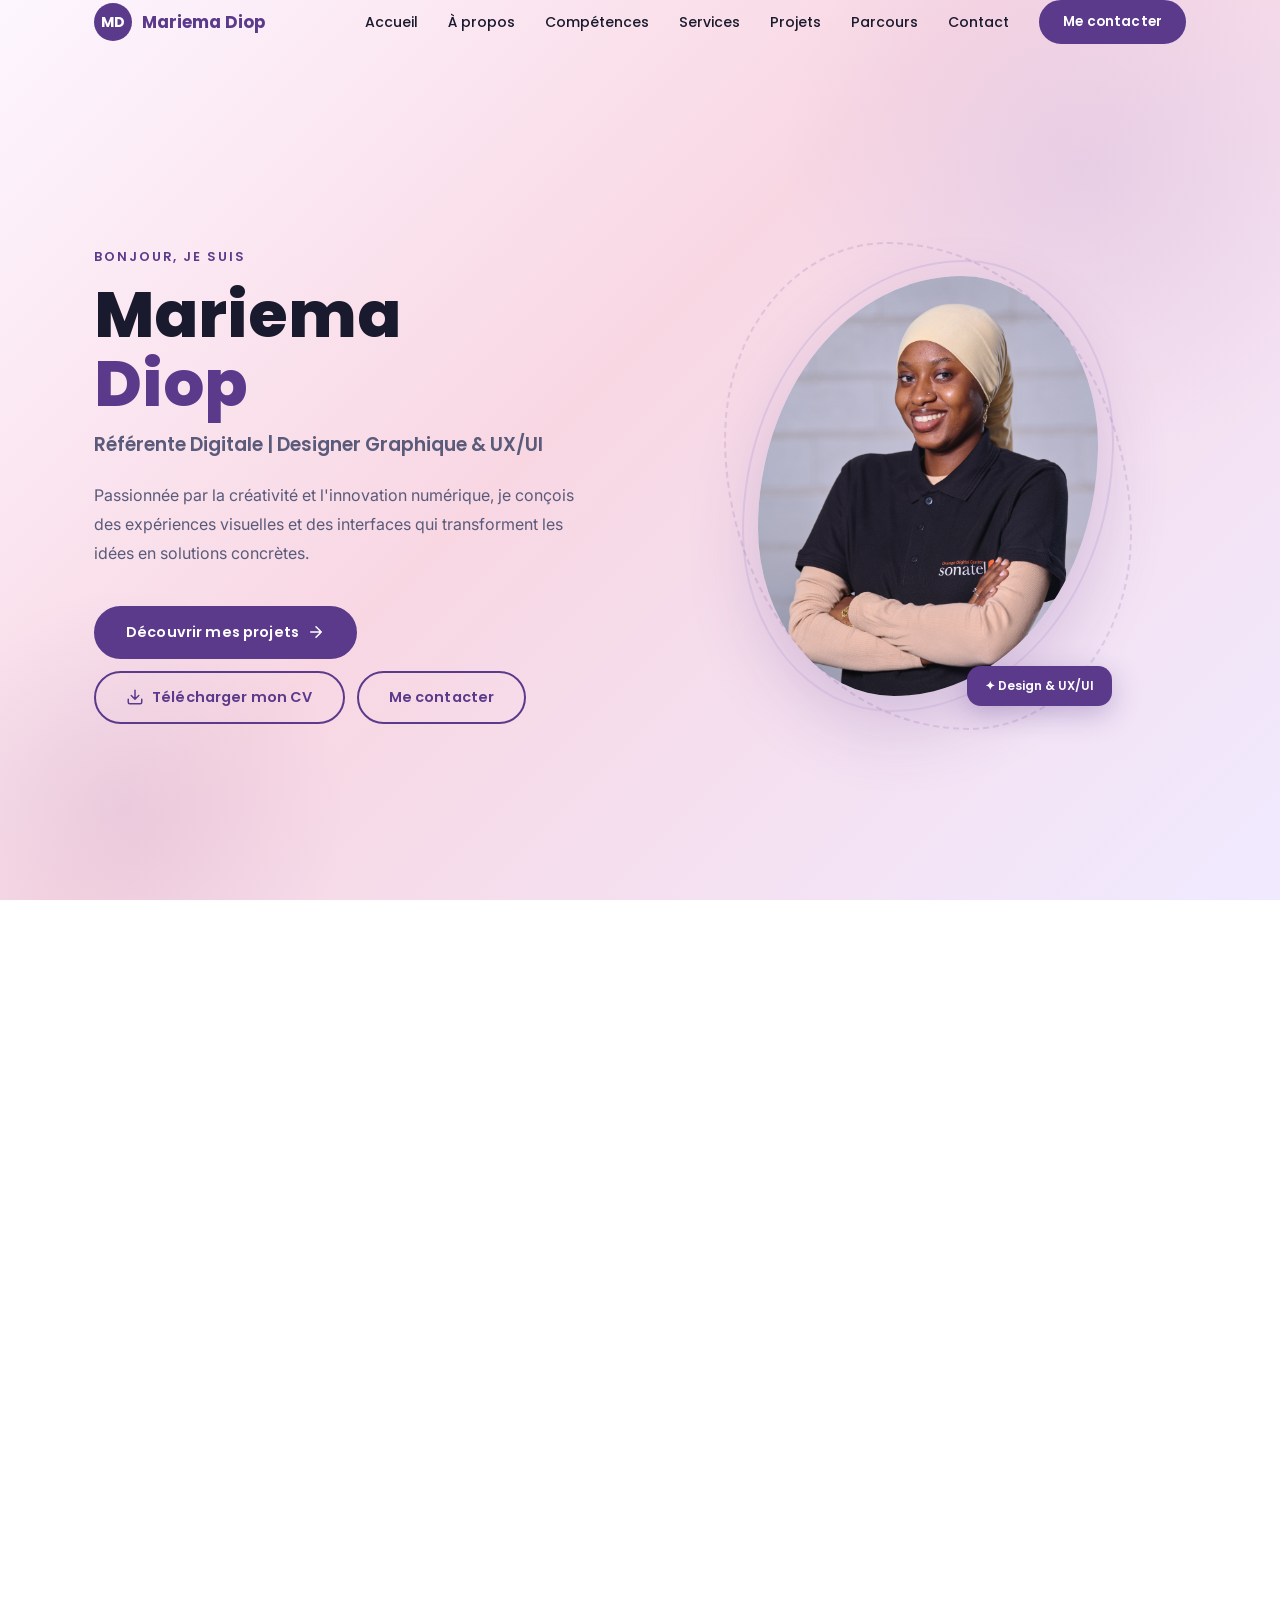
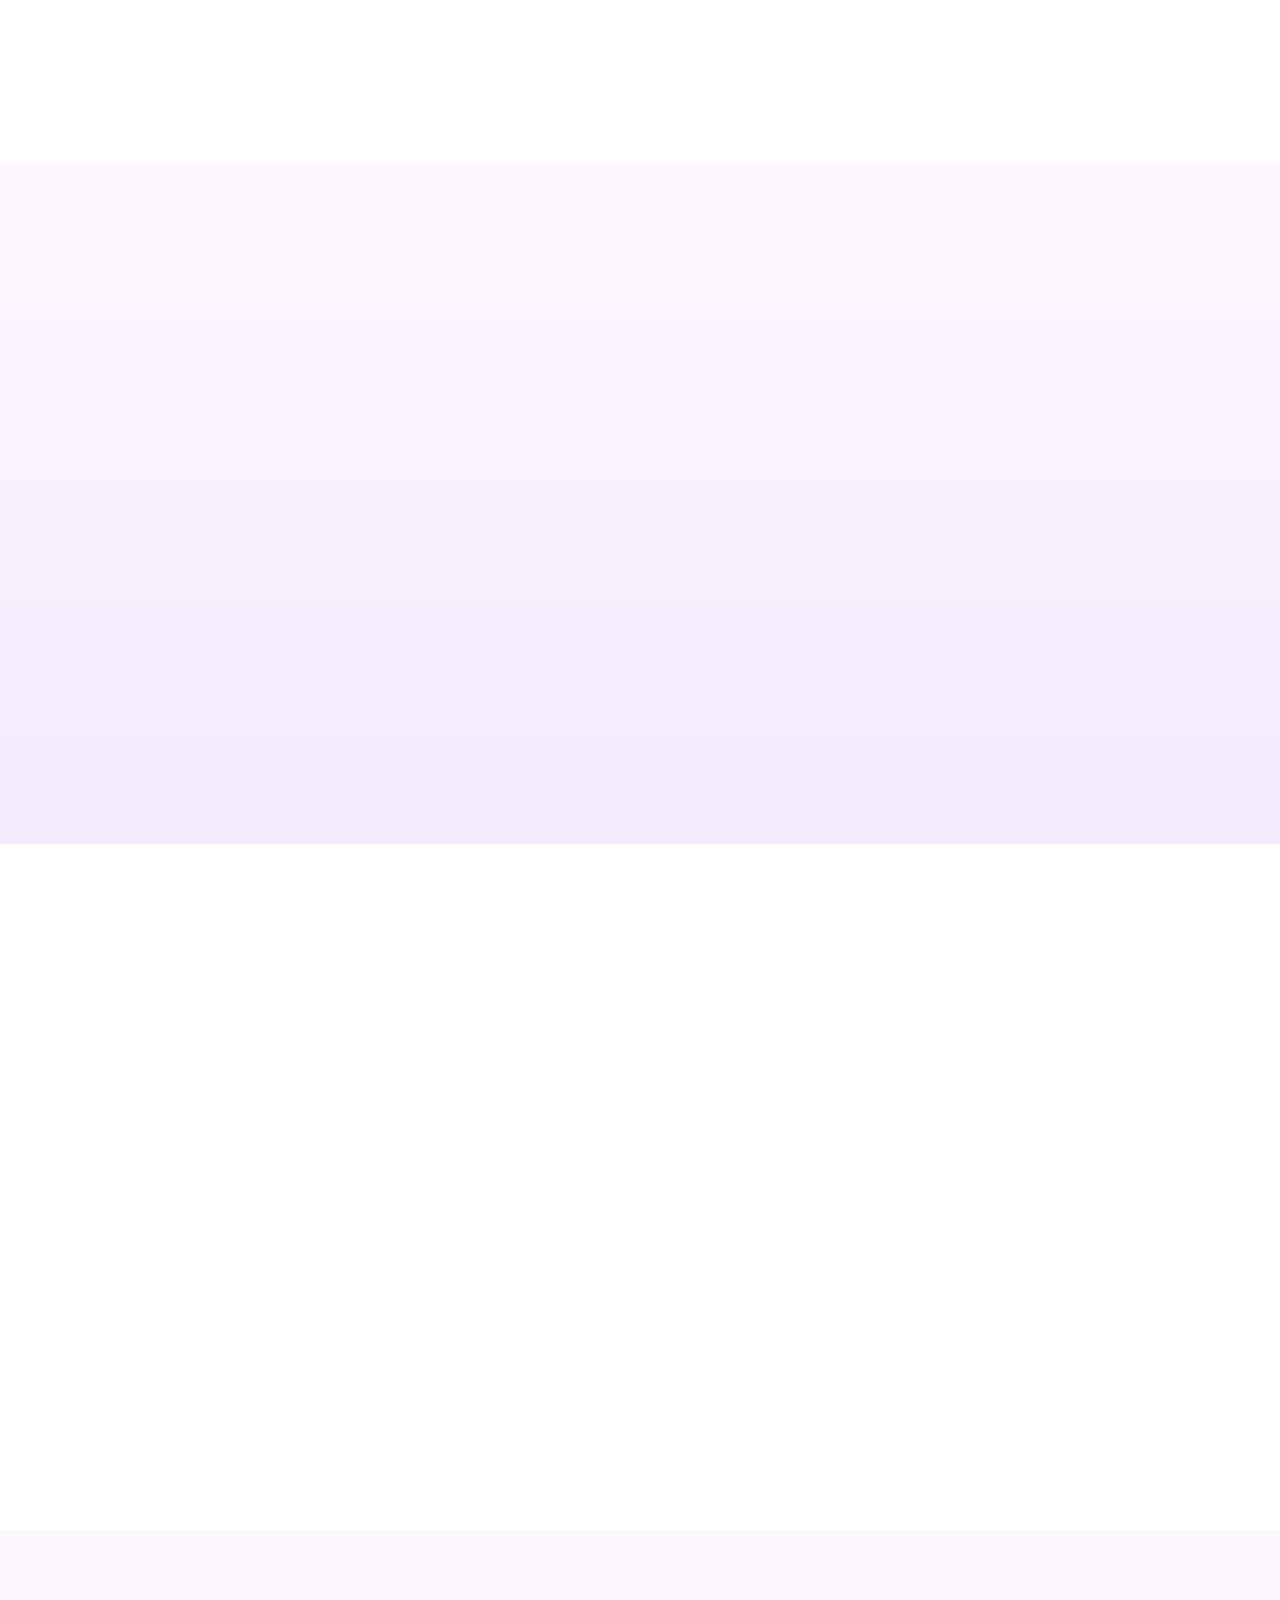
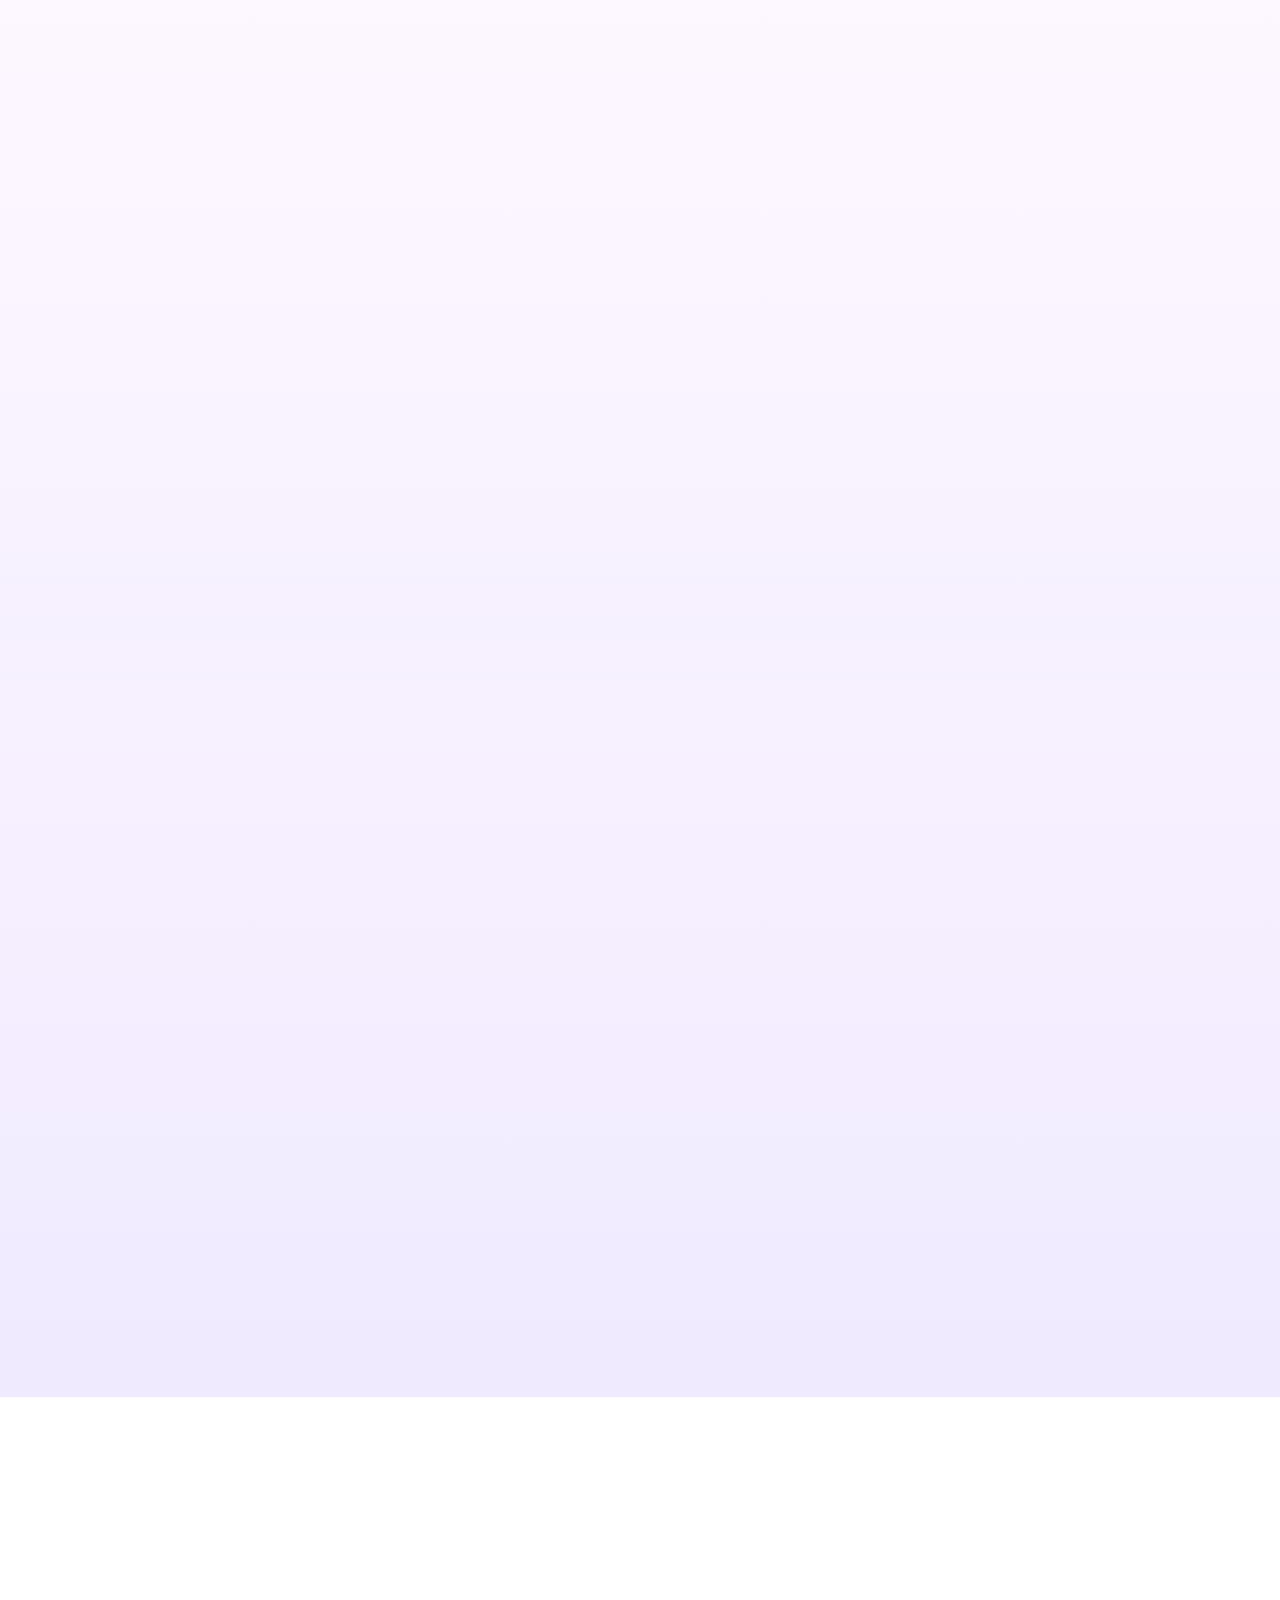
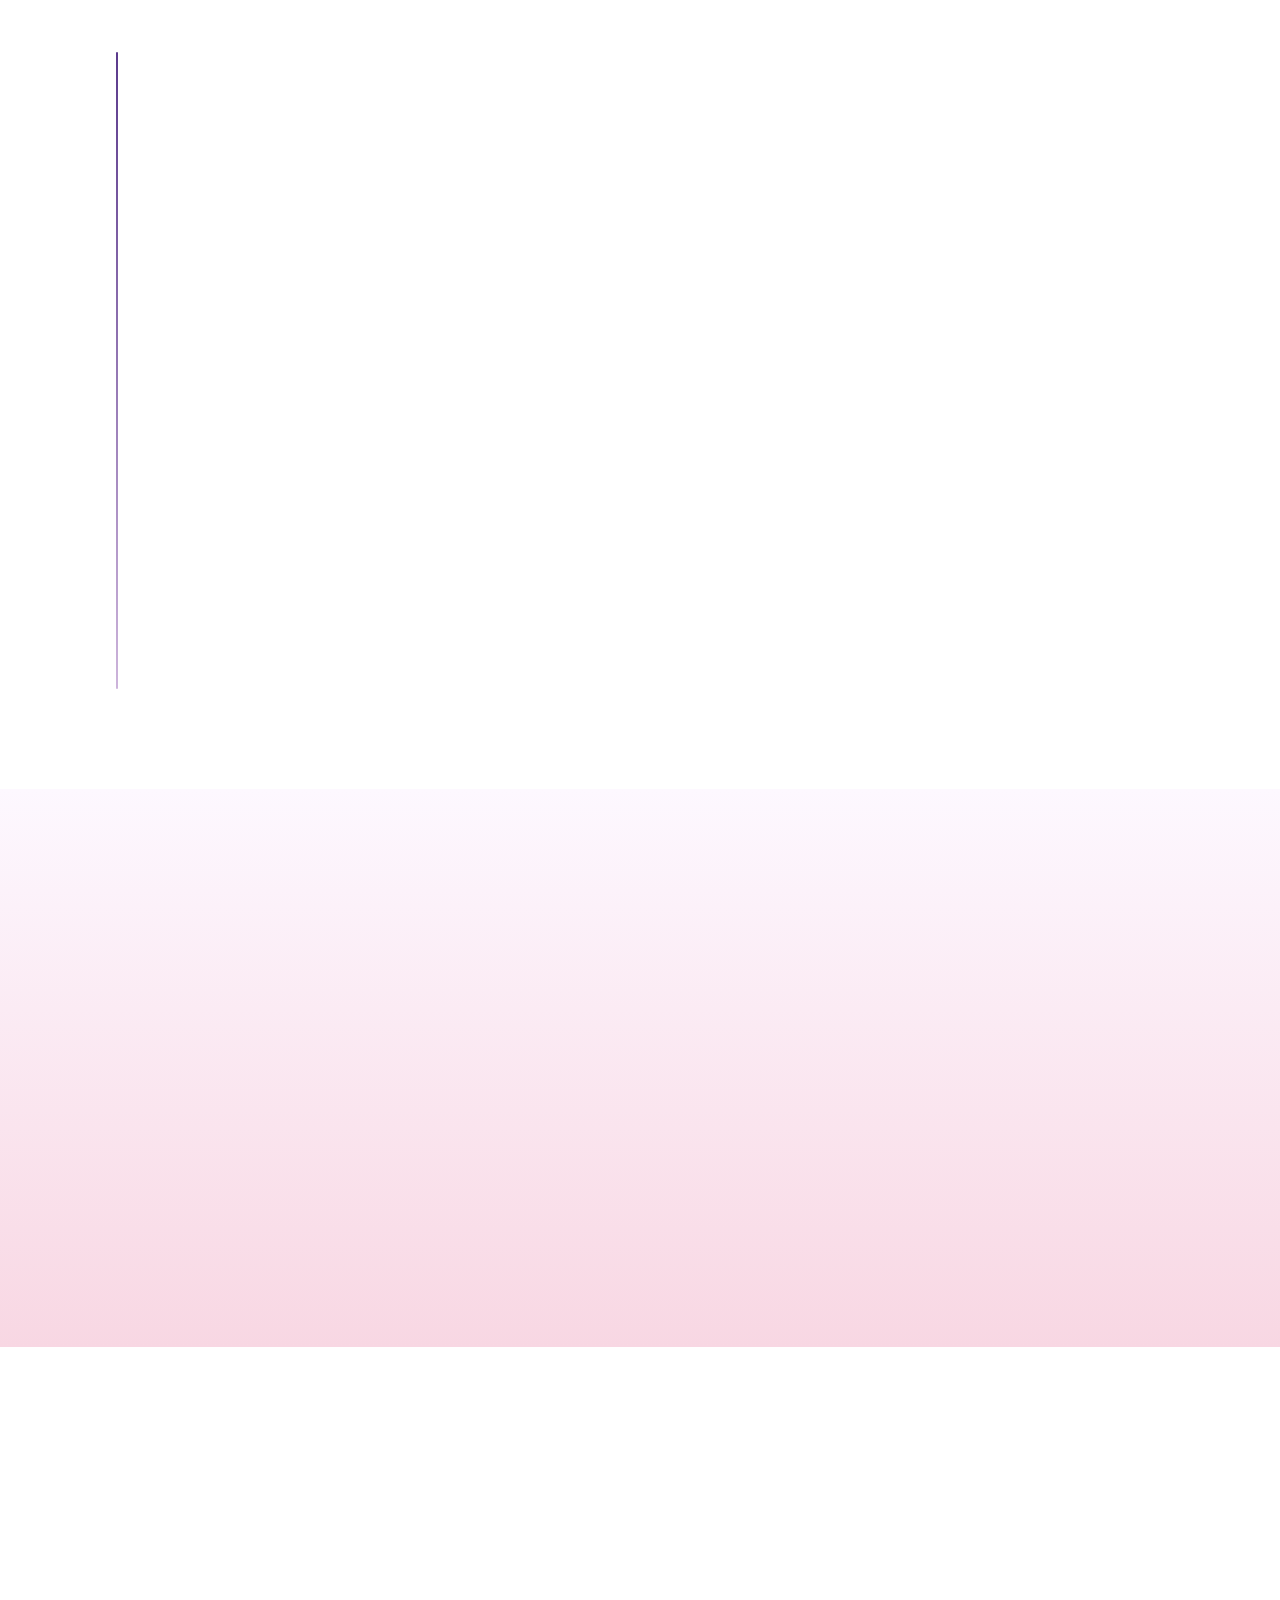
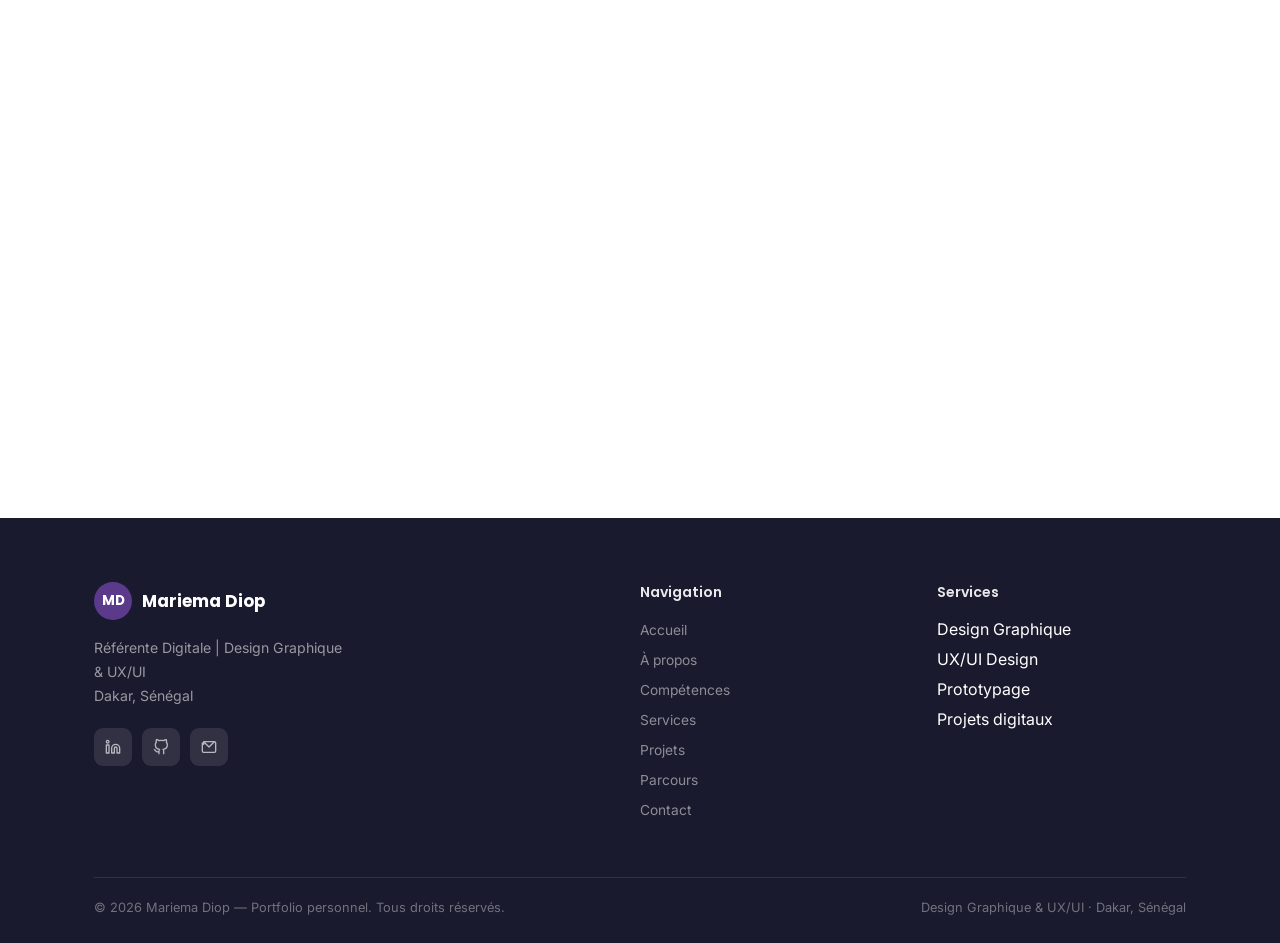
==== commit 3c621af1: "feat: ajout maitrise de Canva et gestion de projet dans la section A propos" ====
--- a/public/portfolio-mariema-diop/index.html
+++ b/public/portfolio-mariema-diop/index.html
@@ -126,7 +126,7 @@
               <div class="hero-ring-2" aria-hidden="true"></div>
               <div class="hero-photo"
                 style="background: linear-gradient(145deg, #f8eff8 0%, #ecdcf0 50%, #cdb4db 100%);">
-                <img src="../photo/ODC-Shoot-P8-2026 16.jpg" alt="Mariema Diop — Référente Digitale à Dakar, Sénégal"
+                <img src="assets/images/mariema-profile.jpg" alt="Mariema Diop — Référente Digitale à Dakar, Sénégal"
                   style="object-position: center top;" />
                 <!-- Placeholder si image absente -->
                 <div class="hero-photo-placeholder" style="display:none;" aria-hidden="true">
@@ -167,6 +167,8 @@
             <div class="about-tags">
               <span class="badge">Design Graphique</span>
               <span class="badge">UX/UI Design</span>
+              <span class="badge">Maîtrise de Canva</span>
+              <span class="badge">Gestion de projet</span>
               <span class="badge">Prototypage</span>
               <span class="badge">Figma</span>
             </div>
@@ -190,8 +192,8 @@
               <p>Après une première expérience dans un parcours orienté vers l'éducation, j'ai choisi de me tourner vers
                 le numérique afin d'explorer un univers qui correspond davantage à ma créativité et à mon envie
                 d'innover.</p>
-              <p>Aujourd'hui, grâce à ma formation dans le domaine du digital, j'ai développé des compétences en design
-                graphique, UX/UI Design, prototypage et conception de solutions numériques.</p>
+              <p>Aujourd'hui, grâce à ma formation dans le domaine du digital, j'ai développé de solides compétences en design
+                graphique, maîtrise de Canva, UX/UI Design, ainsi qu'en gestion de projet et conception de solutions numériques.</p>
               <p>J'aime particulièrement transformer une idée en une expérience visuelle cohérente, accessible et
                 impactante. Chaque projet représente pour moi une opportunité d'apprendre, de créer et de proposer des
                 solutions adaptées aux besoins des utilisateurs.</p>
@@ -199,6 +201,8 @@
             <div class="about-tags-row reveal reveal-d3">
               <span class="badge">Design Graphique</span>
               <span class="badge">UX/UI Design</span>
+              <span class="badge">Maîtrise de Canva</span>
+              <span class="badge">Gestion de projet</span>
               <span class="badge">Projets digitaux</span>
               <span class="badge">Formation continue</span>
             </div>
--- a/public/portfolio-mariema-diop/style.css
+++ b/public/portfolio-mariema-diop/style.css
@@ -1529,55 +1529,70 @@
 }
 
 /* =====================================================
-   RESPONSIVE
+   RESPONSIVE MULTI-APPAREILS
    ===================================================== */
 @media (max-width: 1024px) {
+  :root {
+    --nav-height: 66px;
+  }
+
+  .nav-links {
+    display: none;
+  }
+
+  .hamburger {
+    display: flex;
+  }
+
   .hero-inner {
     gap: 40px;
   }
 
   .hero-photo-frame {
-    width: 290px;
-    height: 360px;
+    width: 280px;
+    height: 350px;
   }
 
   .about-grid {
-    gap: 48px;
+    grid-template-columns: 1fr;
+    gap: 40px;
+  }
+
+  .about-visual {
+    max-width: 460px;
+    margin: 0 auto;
   }
 
   .contact-grid {
-    gap: 48px;
+    grid-template-columns: 1fr;
+    gap: 40px;
   }
 
   .footer-grid {
     grid-template-columns: 1fr 1fr;
+    gap: 36px;
   }
 }
 
 @media (max-width: 768px) {
   :root {
-    --nav-height: 64px;
+    --nav-height: 62px;
   }
 
   .section-padding {
-    padding: 72px 0;
-  }
-
-  /* Nav */
-  .nav-links {
-    display: none;
-  }
-
-  .hamburger {
-    display: flex;
+    padding: clamp(52px, 8vw, 76px) 0;
+  }
+
+  .container {
+    padding: 0 18px;
   }
 
   /* Hero */
   .hero-inner {
     grid-template-columns: 1fr;
     text-align: center;
-    gap: 48px;
-    padding: 60px 0;
+    gap: 36px;
+    padding: 40px 0;
   }
 
   .hero-desc {
@@ -1594,23 +1609,14 @@
   }
 
   .hero-photo-frame {
-    width: 260px;
+    width: min(260px, 70vw);
     height: 320px;
-  }
-
-  /* About */
-  .about-grid {
-    grid-template-columns: 1fr;
-  }
-
-  .about-visual {
-    display: none;
   }
 
   /* Contact */
   .contact-grid {
     grid-template-columns: 1fr;
-    gap: 40px;
+    gap: 36px;
   }
 
   .form-row {
@@ -1620,37 +1626,42 @@
   /* Footer */
   .footer-grid {
     grid-template-columns: 1fr;
-    gap: 32px;
+    gap: 28px;
   }
 
   .footer-bottom {
     flex-direction: column;
     text-align: center;
+    gap: 12px;
   }
 
   /* Timeline */
   .timeline {
-    padding-left: 44px;
+    padding-left: 36px;
   }
 }
 
 @media (max-width: 480px) {
   .hero-name {
-    font-size: 2.2rem;
+    font-size: clamp(2rem, 8vw, 2.5rem);
   }
 
   .section-title {
-    font-size: 1.7rem;
+    font-size: clamp(1.6rem, 6vw, 2rem);
   }
 
   .btn {
-    padding: 12px 22px;
+    padding: 12px 20px;
     font-size: 0.85rem;
+    min-height: 44px;
+    width: 100%;
+    justify-content: center;
   }
 
   .hero-actions {
     flex-direction: column;
-    align-items: center;
+    align-items: stretch;
+    width: 100%;
   }
 
   .projects-grid {
@@ -1663,4 +1674,13 @@
 
   .services-grid {
     grid-template-columns: 1fr;
-  }+  }
+
+  .form-card {
+    padding: 24px 18px;
+  }
+
+  .form-input {
+    font-size: 16px;
+  }
+}
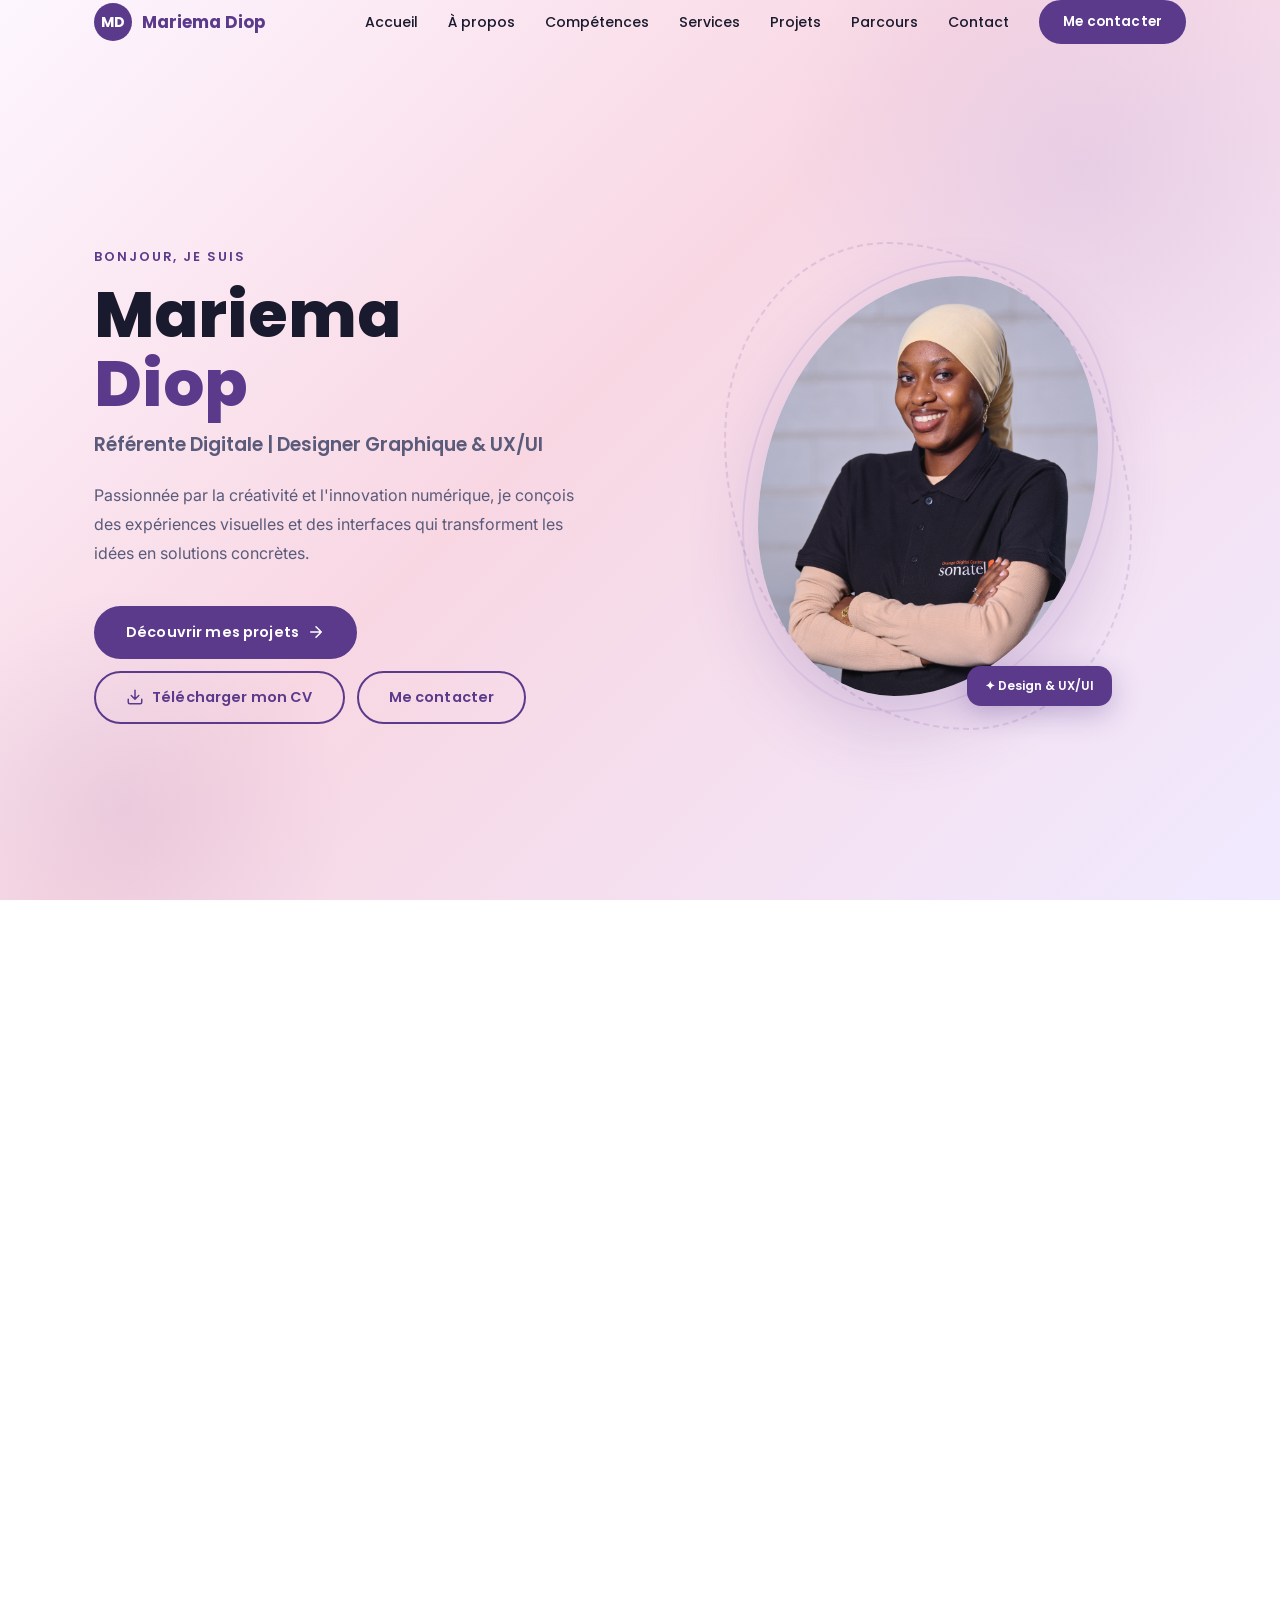
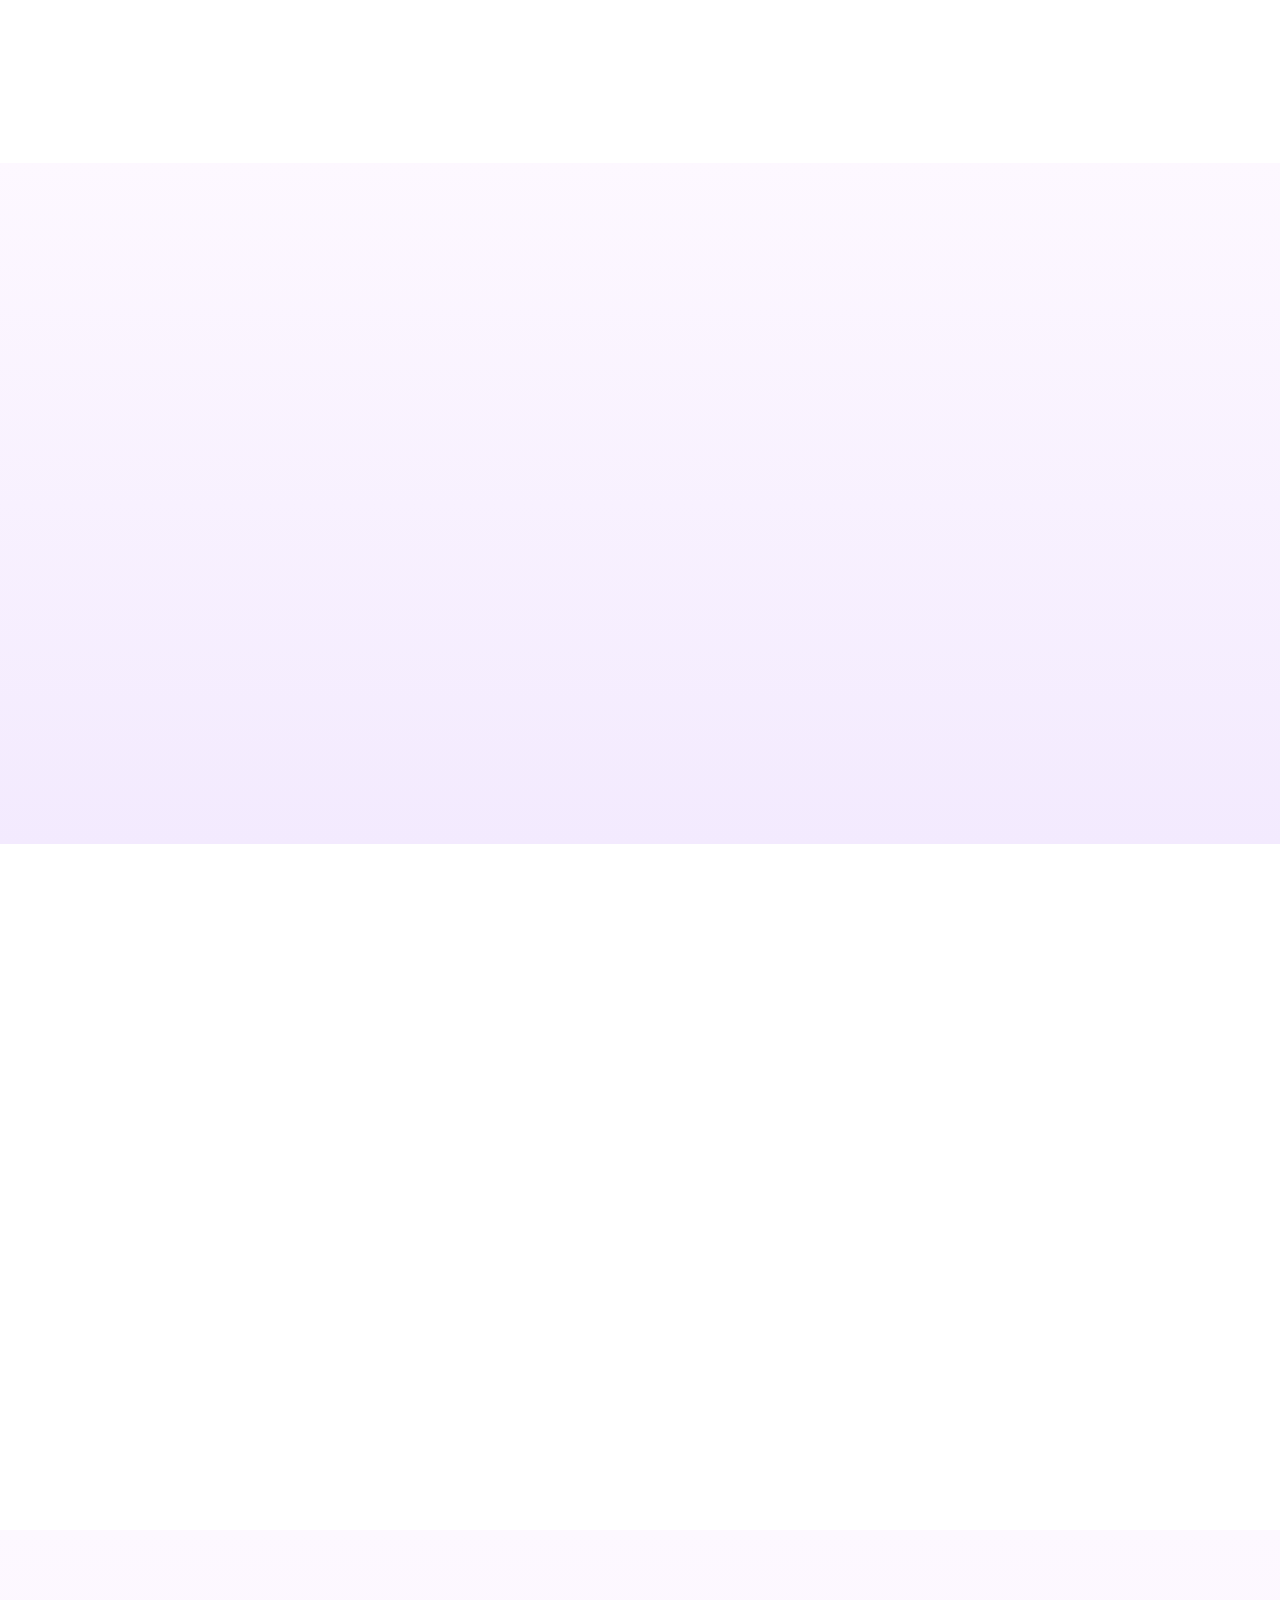
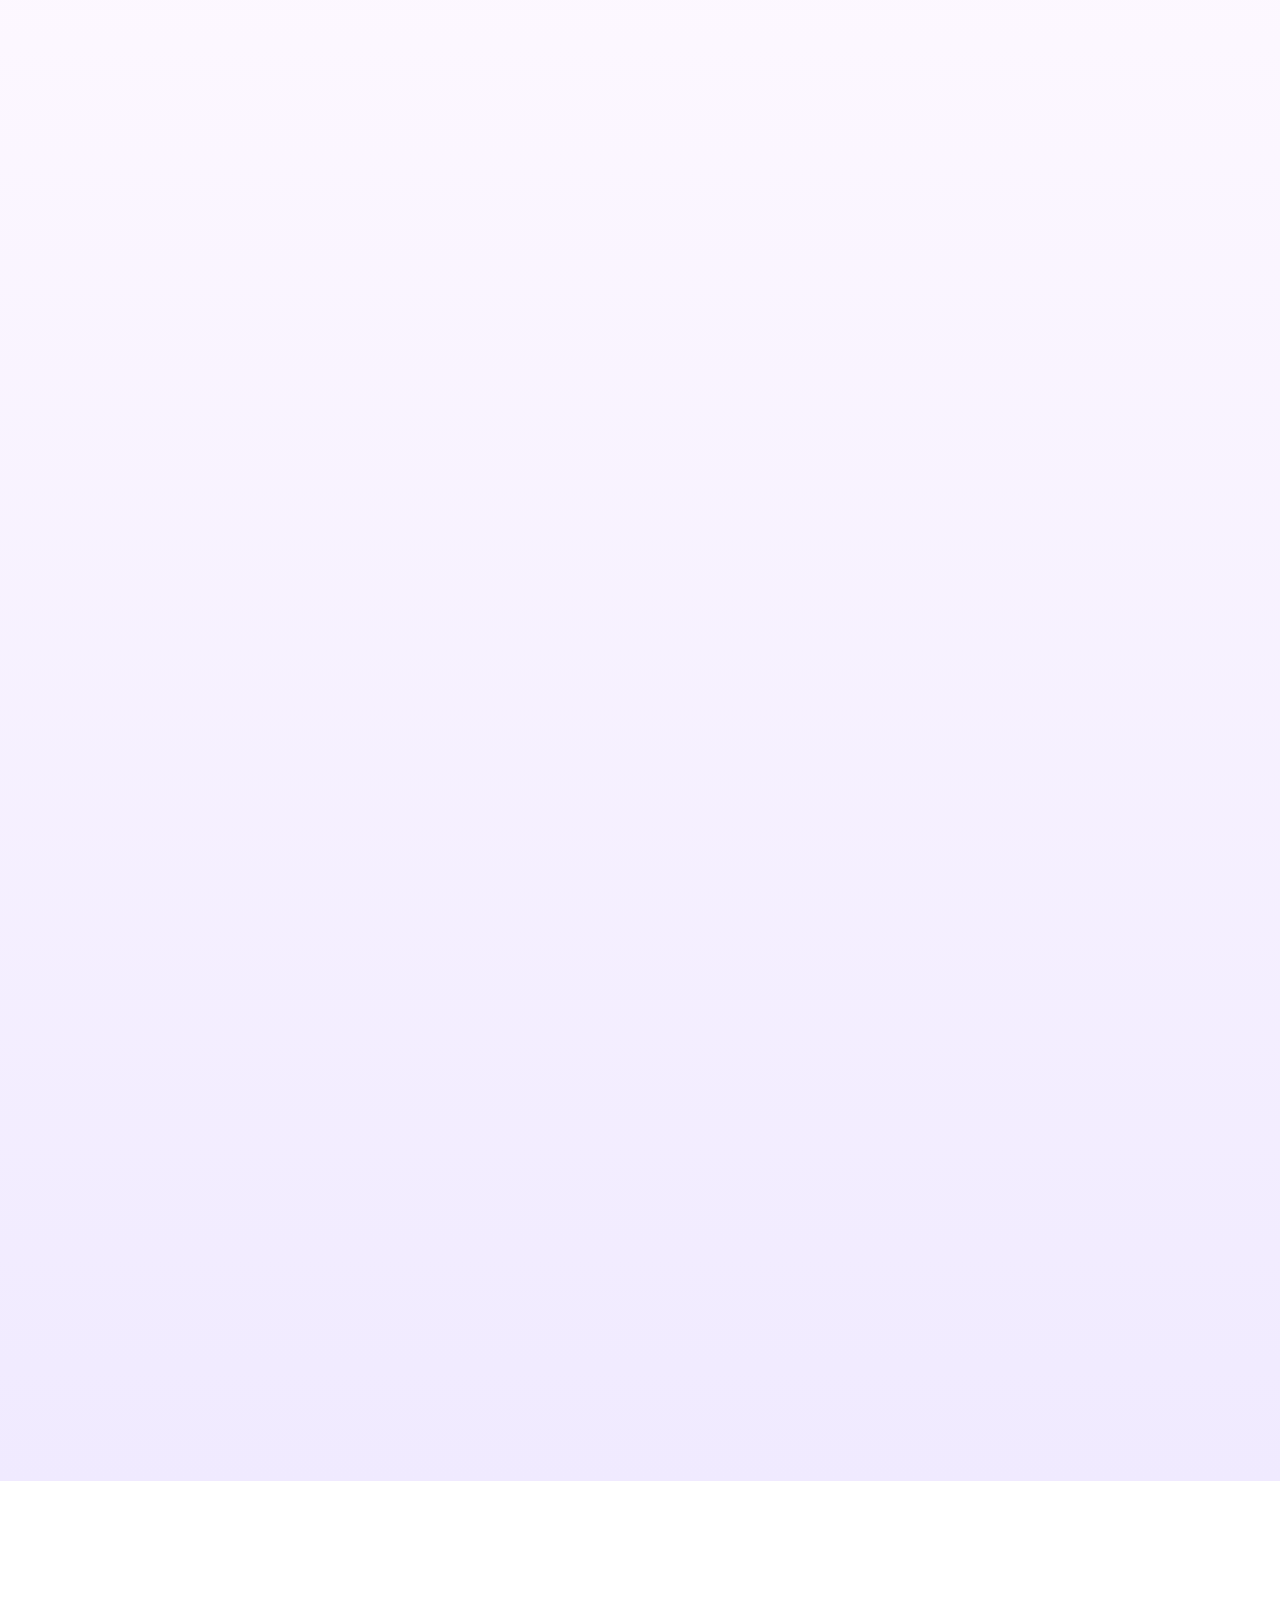
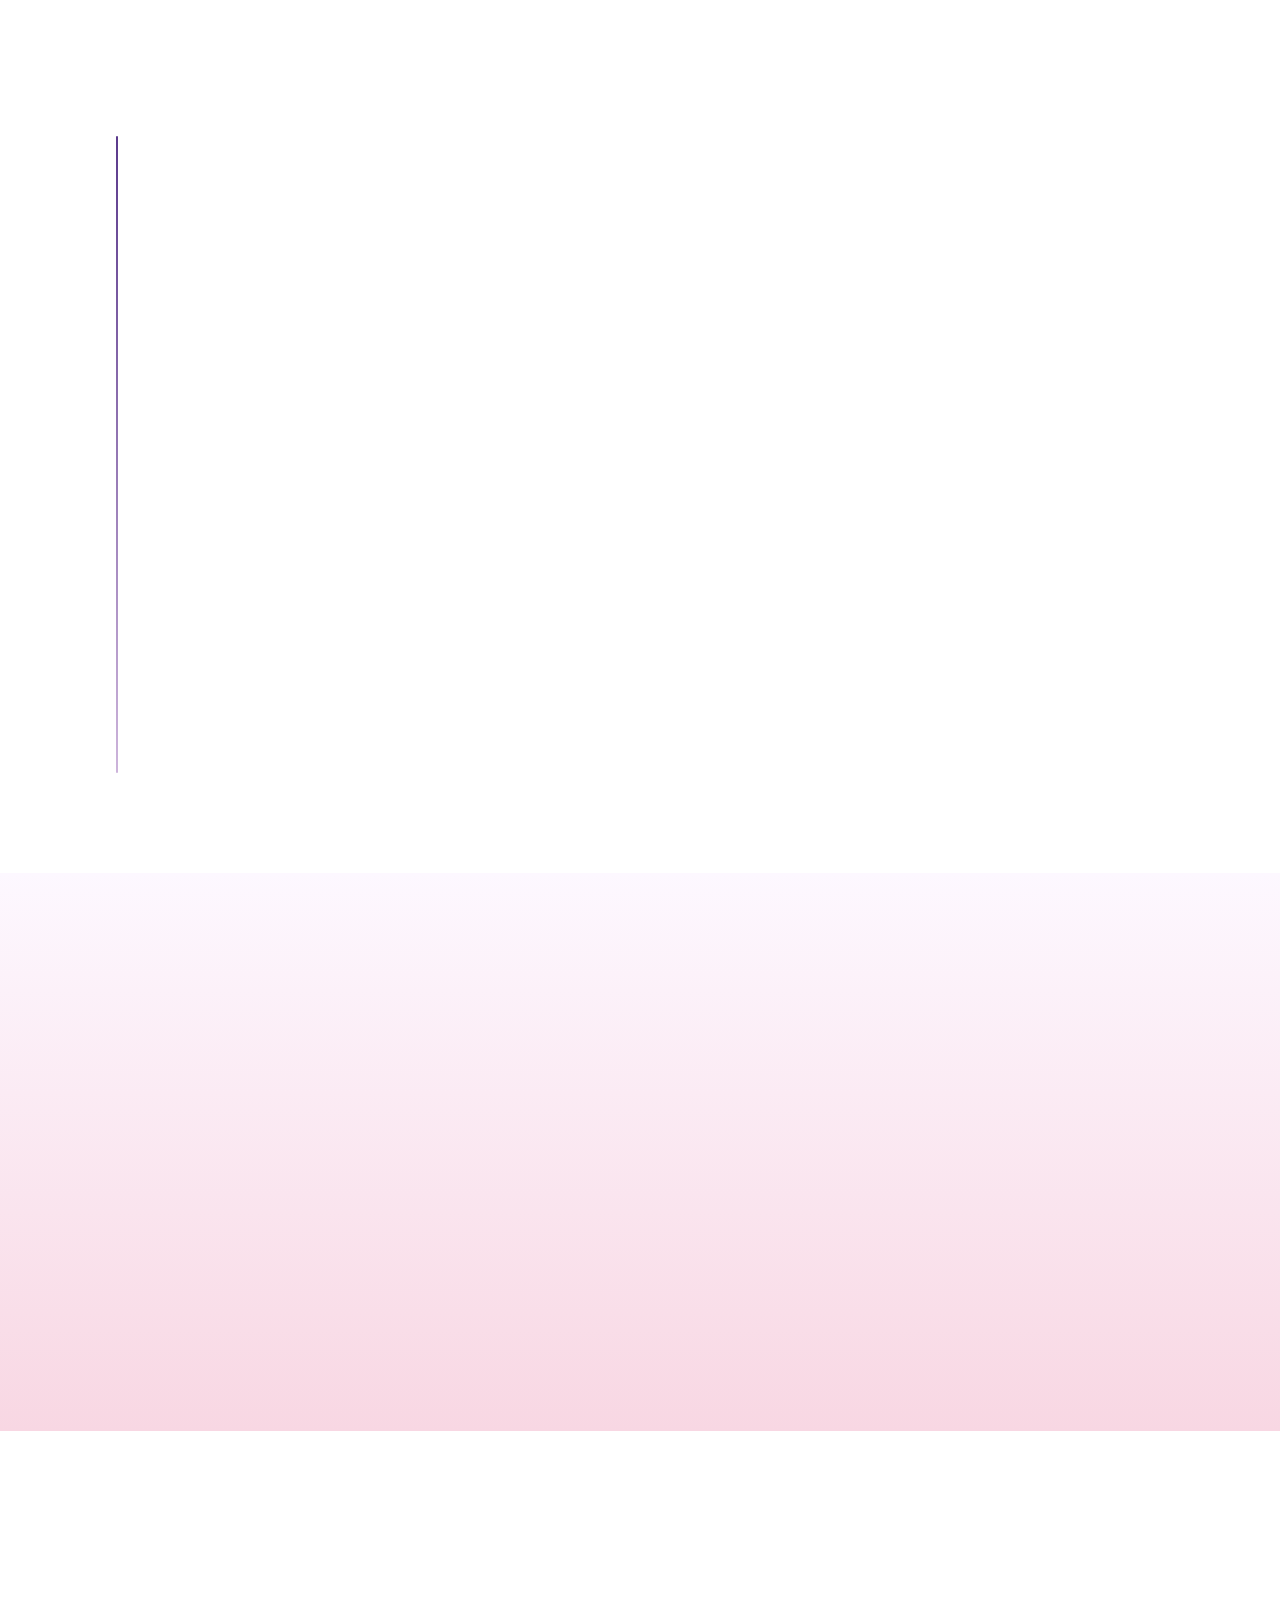
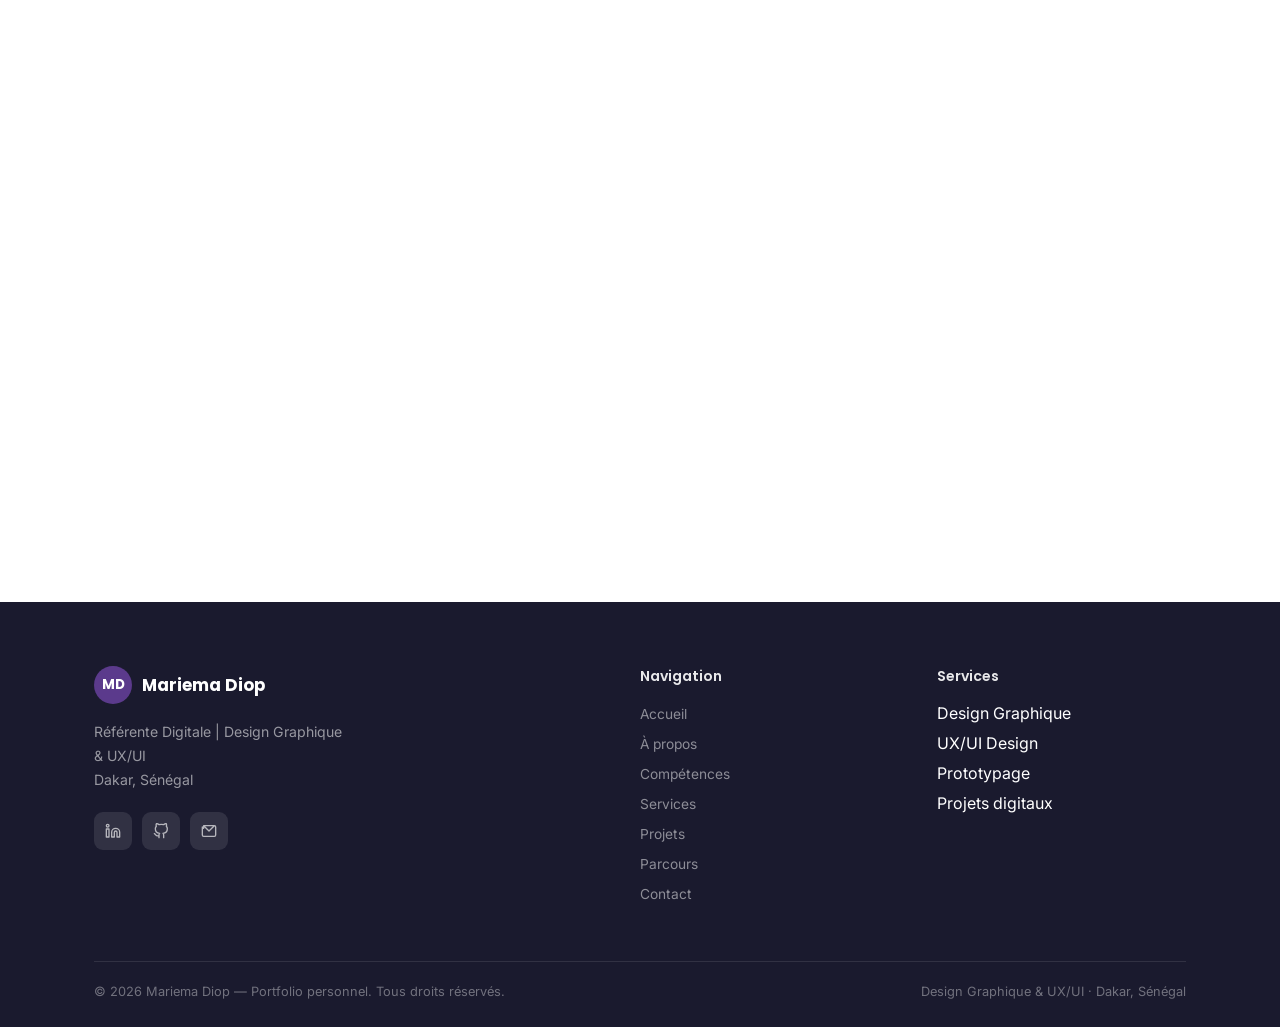
==== commit a8048d3d: "feat: amelioration de la nettete du visuel Protecta et ajout du mode Lightbox HD plein ecran" ====
--- a/public/portfolio-mariema-diop/index.html
+++ b/public/portfolio-mariema-diop/index.html
@@ -390,9 +390,8 @@
 
           <!-- PROTECTA -->
           <article class="card project-card reveal reveal-d1" data-category="uxui innovation">
-            <div class="project-thumb" style="background:linear-gradient(135deg,#5B3A8C22,#F8D7E3);">
-              <img src="assets/images/protecta.jpg" alt="Aperçu du projet PROTECTA — Application mobile de sécurité"
-                data-placeholder="true" />
+            <div class="project-thumb project-thumb-zoomable" style="background:linear-gradient(135deg,#5B3A8C22,#F8D7E3);" data-hd="assets/images/protecta-hd.jpg" data-title="PROTECTA — Brand Guideline Officiel" data-category="Brand Guideline · UX/UI Design · Sécurité &amp; IA" title="Cliquer pour afficher la planche en plein écran HD">
+              <img src="assets/images/protecta.jpg" alt="Aperçu du projet PROTECTA — Brand Guideline officiel et identité visuelle" style="object-position: center 15%;" />
               <div class="project-thumb-placeholder" style="display:none;" aria-hidden="true">
                 <svg width="40" height="40" viewBox="0 0 24 24" fill="none" stroke="currentColor" stroke-width="1.5"
                   stroke-linecap="round" stroke-linejoin="round">
@@ -400,7 +399,11 @@
                 </svg>
                 <span>[Ajouter aperçu du projet]</span>
               </div>
-              <span class="project-cat-badge">UX/UI · IA</span>
+              <span class="project-cat-badge">Brand Guideline · IA</span>
+              <div class="project-thumb-zoom">
+                <svg width="13" height="13" viewBox="0 0 24 24" fill="none" stroke="currentColor" stroke-width="2.5" stroke-linecap="round" stroke-linejoin="round"><path d="M21 21l-6-6m2-5a7 7 0 11-14 0 7 7 0 0114 0zM10 7v6m-3-3h6"/></svg>
+                <span>Agrandir en HD</span>
+              </div>
             </div>
             <div class="project-body">
               <h3 class="project-title">PROTECTA</h3>
@@ -408,17 +411,24 @@
                 femmes, aux jeunes filles et aux enfants. Combine application mobile, dispositifs connectés et
                 intelligence artificielle.</p>
               <div class="project-tools">
+                <span class="tool-tag">Brand Guideline</span>
                 <span class="tool-tag">Figma</span>
                 <span class="tool-tag">Design Thinking</span>
                 <span class="tool-tag">UX/UI</span>
               </div>
-              <a href="#[Ajouter lien du projet]" class="btn btn-primary btn-sm" aria-label="Voir le projet PROTECTA">
-                Voir le projet
-                <svg width="14" height="14" viewBox="0 0 24 24" fill="none" stroke="currentColor" stroke-width="2"
-                  stroke-linecap="round" stroke-linejoin="round" aria-hidden="true">
-                  <path d="M18 13v6a2 2 0 01-2 2H5a2 2 0 01-2-2V8a2 2 0 012-2h6M15 3h6v6M10 14L21 3" />
-                </svg>
-              </a>
+              <div class="project-actions-row">
+                <button type="button" class="btn btn-outline btn-sm open-lightbox-btn" data-hd="assets/images/protecta-hd.jpg" data-title="PROTECTA — Brand Guideline Officiel" data-category="Brand Guideline · UX/UI Design · Sécurité &amp; IA">
+                  <svg width="13" height="13" viewBox="0 0 24 24" fill="none" stroke="currentColor" stroke-width="2.5" stroke-linecap="round" stroke-linejoin="round"><path d="M21 21l-6-6m2-5a7 7 0 11-14 0 7 7 0 0114 0zM10 7v6m-3-3h6"/></svg>
+                  Aperçu HD
+                </button>
+                <a href="#contact" class="btn btn-primary btn-sm" aria-label="Voir les détails du projet PROTECTA">
+                  Voir les détails
+                  <svg width="14" height="14" viewBox="0 0 24 24" fill="none" stroke="currentColor" stroke-width="2"
+                    stroke-linecap="round" stroke-linejoin="round" aria-hidden="true">
+                    <path d="M18 13v6a2 2 0 01-2 2H5a2 2 0 01-2-2V8a2 2 0 012-2h6M15 3h6v6M10 14L21 3" />
+                  </svg>
+                </a>
+              </div>
             </div>
           </article>
 
@@ -926,6 +936,32 @@
     </div>
   </footer>
 
+  <!-- Lightbox HD Modal -->
+  <div id="lightbox-modal" class="lightbox-modal" role="dialog" aria-modal="true" aria-hidden="true" style="display:none;">
+    <div class="lightbox-backdrop" id="lightbox-backdrop"></div>
+    <div class="lightbox-container">
+      <div class="lightbox-header">
+        <div>
+          <div style="display:flex;align-items:center;gap:10px;flex-wrap:wrap;">
+            <h3 id="lightbox-title" class="lightbox-title">PROTECTA — Brand Guideline Officiel</h3>
+            <span class="lightbox-badge">Haute Définition 4K</span>
+          </div>
+          <p id="lightbox-desc" class="lightbox-subtitle">Brand Guideline · UX/UI Design · Sécurité &amp; IA</p>
+        </div>
+        <div class="lightbox-actions">
+          <a id="lightbox-raw-link" href="assets/images/protecta-hd.jpg" target="_blank" rel="noopener noreferrer" class="btn btn-outline btn-sm">
+            Ouvrir en plein écran
+            <svg width="13" height="13" viewBox="0 0 24 24" fill="none" stroke="currentColor" stroke-width="2" stroke-linecap="round" stroke-linejoin="round"><path d="M18 13v6a2 2 0 01-2 2H5a2 2 0 01-2-2V8a2 2 0 012-2h6M15 3h6v6M10 14L21 3"/></svg>
+          </a>
+          <button id="lightbox-close-btn" class="lightbox-close" aria-label="Fermer la vue grand format">&times;</button>
+        </div>
+      </div>
+      <div class="lightbox-body">
+        <img id="lightbox-img" src="" alt="Aperçu grand format" />
+      </div>
+    </div>
+  </div>
+
   <!-- Bouton retour en haut -->
   <button id="back-to-top" aria-label="Retour en haut de la page" title="Retour en haut">
     <svg width="20" height="20" viewBox="0 0 24 24" fill="none" stroke="currentColor" stroke-width="2.5"
--- a/public/portfolio-mariema-diop/style.css
+++ b/public/portfolio-mariema-diop/style.css
@@ -949,6 +949,10 @@
   overflow: hidden;
 }
 
+.project-thumb-zoomable {
+  cursor: pointer;
+}
+
 .project-thumb img {
   width: 100%;
   height: 100%;
@@ -958,6 +962,31 @@
 
 .project-card:hover .project-thumb img {
   transform: scale(1.04);
+}
+
+.project-thumb-zoom {
+  position: absolute;
+  bottom: 12px;
+  right: 12px;
+  background: rgba(18, 10, 30, 0.82);
+  backdrop-filter: blur(6px);
+  color: white;
+  border-radius: var(--radius-pill);
+  padding: 5px 12px;
+  font-family: var(--font-heading);
+  font-size: 0.74rem;
+  font-weight: 600;
+  display: flex;
+  align-items: center;
+  gap: 6px;
+  box-shadow: 0 4px 12px rgba(0, 0, 0, 0.28);
+  pointer-events: none;
+  transition: all 0.25s ease;
+}
+
+.project-card:hover .project-thumb-zoom {
+  background: var(--violet);
+  transform: translateY(-2px);
 }
 
 .project-thumb-placeholder {
@@ -1022,6 +1051,140 @@
   font-family: var(--font-heading);
   font-size: 0.76rem;
   font-weight: 600;
+}
+
+.project-actions-row {
+  display: flex;
+  gap: 10px;
+  flex-wrap: wrap;
+  align-items: center;
+}
+
+.open-lightbox-btn {
+  display: inline-flex;
+  align-items: center;
+  gap: 6px;
+  cursor: pointer;
+  font-family: var(--font-heading);
+  font-weight: 600;
+}
+
+/* Lightbox Modal */
+.lightbox-modal {
+  position: fixed;
+  inset: 0;
+  z-index: 9999;
+  display: flex;
+  align-items: center;
+  justify-content: center;
+  padding: clamp(12px, 3vw, 24px);
+}
+
+.lightbox-backdrop {
+  position: absolute;
+  inset: 0;
+  background: rgba(15, 8, 25, 0.94);
+  backdrop-filter: blur(12px);
+  cursor: pointer;
+}
+
+.lightbox-container {
+  position: relative;
+  z-index: 1;
+  max-width: min(96vw, 1380px);
+  width: 100%;
+  max-height: 94vh;
+  display: flex;
+  flex-direction: column;
+  background: #180e28;
+  border: 1px solid rgba(205, 180, 219, 0.25);
+  border-radius: 20px;
+  box-shadow: 0 25px 70px rgba(0, 0, 0, 0.7);
+  overflow: hidden;
+  animation: fadeIn 0.25s ease-out;
+}
+
+.lightbox-header {
+  display: flex;
+  align-items: center;
+  justify-content: space-between;
+  padding: 14px 22px;
+  border-bottom: 1px solid rgba(255, 255, 255, 0.08);
+  background: rgba(22, 12, 36, 0.8);
+  flex-wrap: wrap;
+  gap: 12px;
+}
+
+.lightbox-title {
+  color: white;
+  font-family: var(--font-heading);
+  font-size: 1.12rem;
+  font-weight: 700;
+  margin: 0;
+}
+
+.lightbox-subtitle {
+  color: rgba(255, 255, 255, 0.7);
+  font-size: 0.82rem;
+  margin: 4px 0 0;
+}
+
+.lightbox-badge {
+  display: inline-block;
+  background: rgba(205, 180, 219, 0.22);
+  color: #E8D3FA;
+  font-size: 0.72rem;
+  font-weight: 700;
+  padding: 3px 10px;
+  border-radius: 20px;
+  letter-spacing: 0.03em;
+}
+
+.lightbox-actions {
+  display: flex;
+  align-items: center;
+  gap: 10px;
+}
+
+.lightbox-close {
+  width: 36px;
+  height: 36px;
+  border-radius: 50%;
+  background: rgba(255, 255, 255, 0.14);
+  border: none;
+  color: white;
+  font-size: 1.5rem;
+  line-height: 1;
+  cursor: pointer;
+  display: flex;
+  align-items: center;
+  justify-content: center;
+  transition: all 0.2s ease;
+}
+
+.lightbox-close:hover {
+  background: rgba(255, 255, 255, 0.28);
+  transform: scale(1.05);
+}
+
+.lightbox-body {
+  flex: 1;
+  overflow: auto;
+  padding: clamp(12px, 2vw, 24px);
+  display: flex;
+  align-items: center;
+  justify-content: center;
+  background: #0c0614;
+}
+
+.lightbox-body img {
+  max-width: 100%;
+  max-height: calc(94vh - 120px);
+  width: auto;
+  height: auto;
+  object-fit: contain;
+  border-radius: 8px;
+  box-shadow: 0 10px 40px rgba(0, 0, 0, 0.6);
 }
 
 /* =====================================================
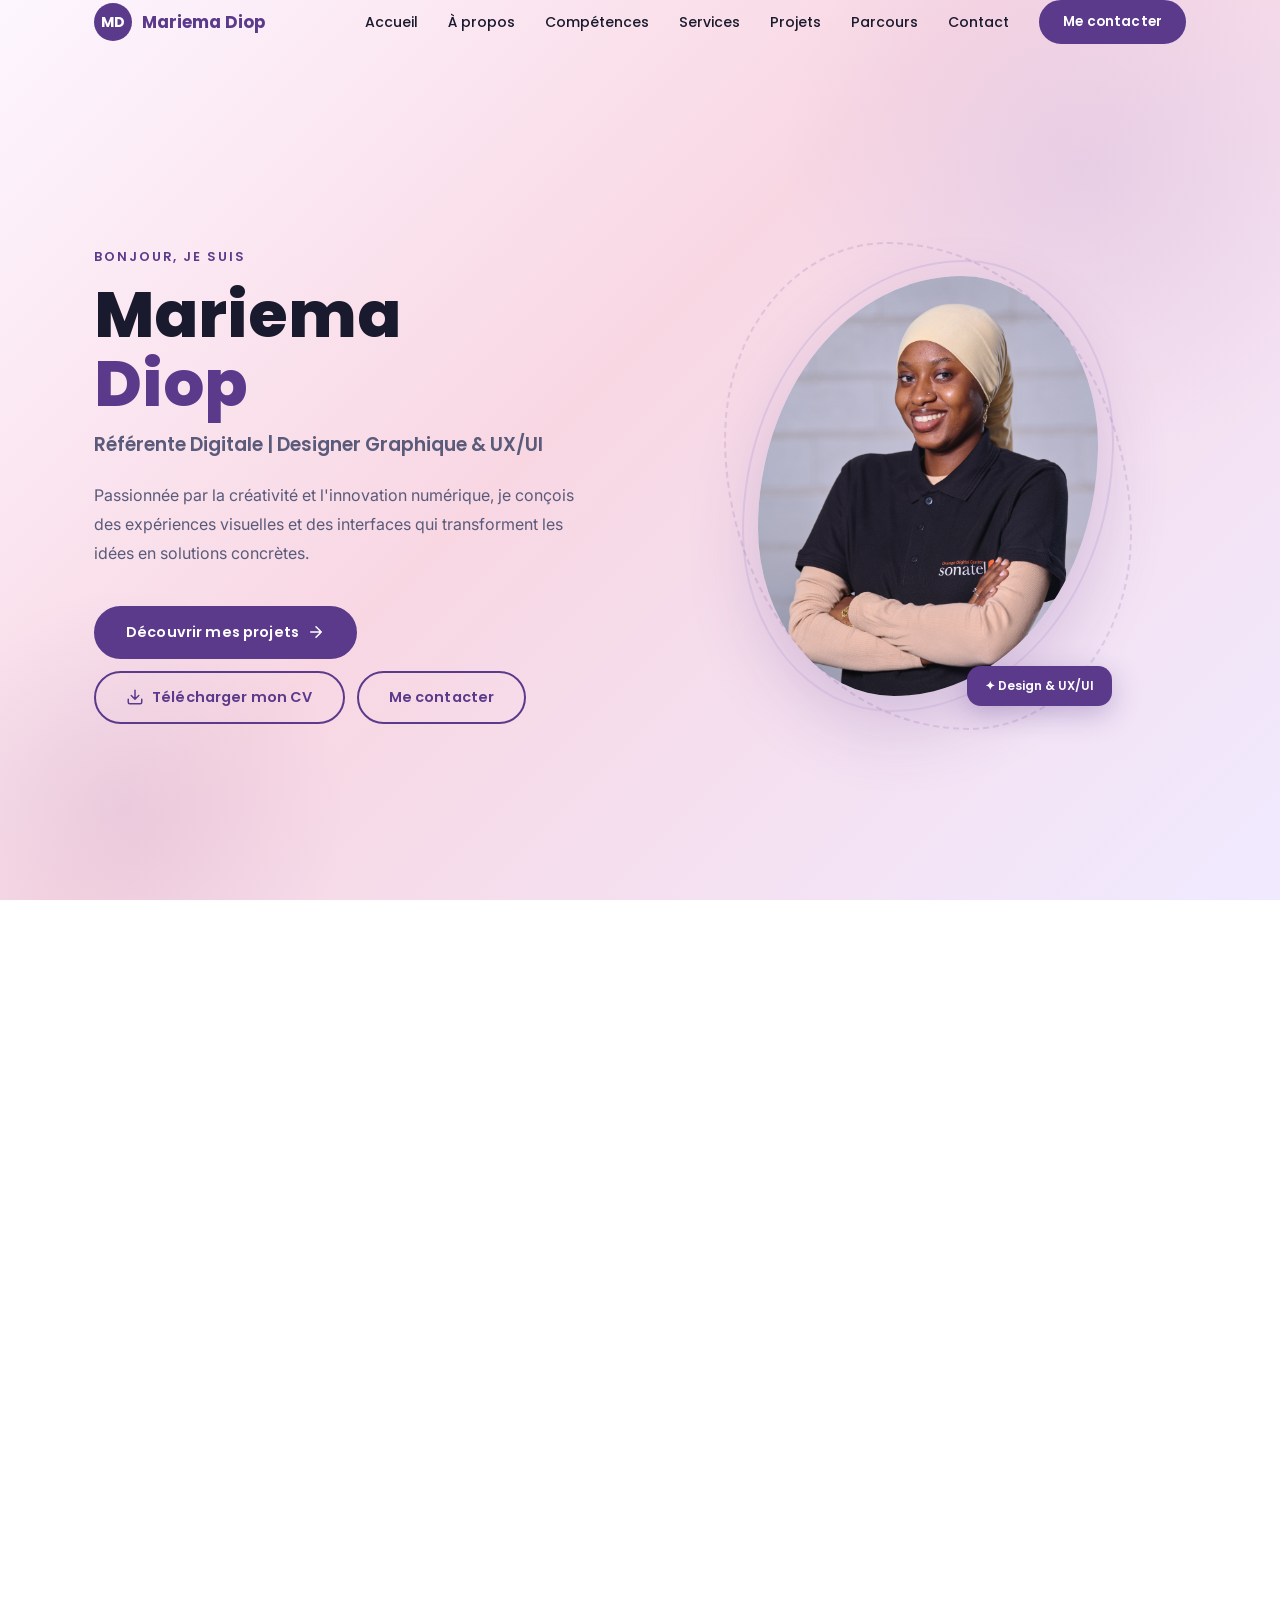
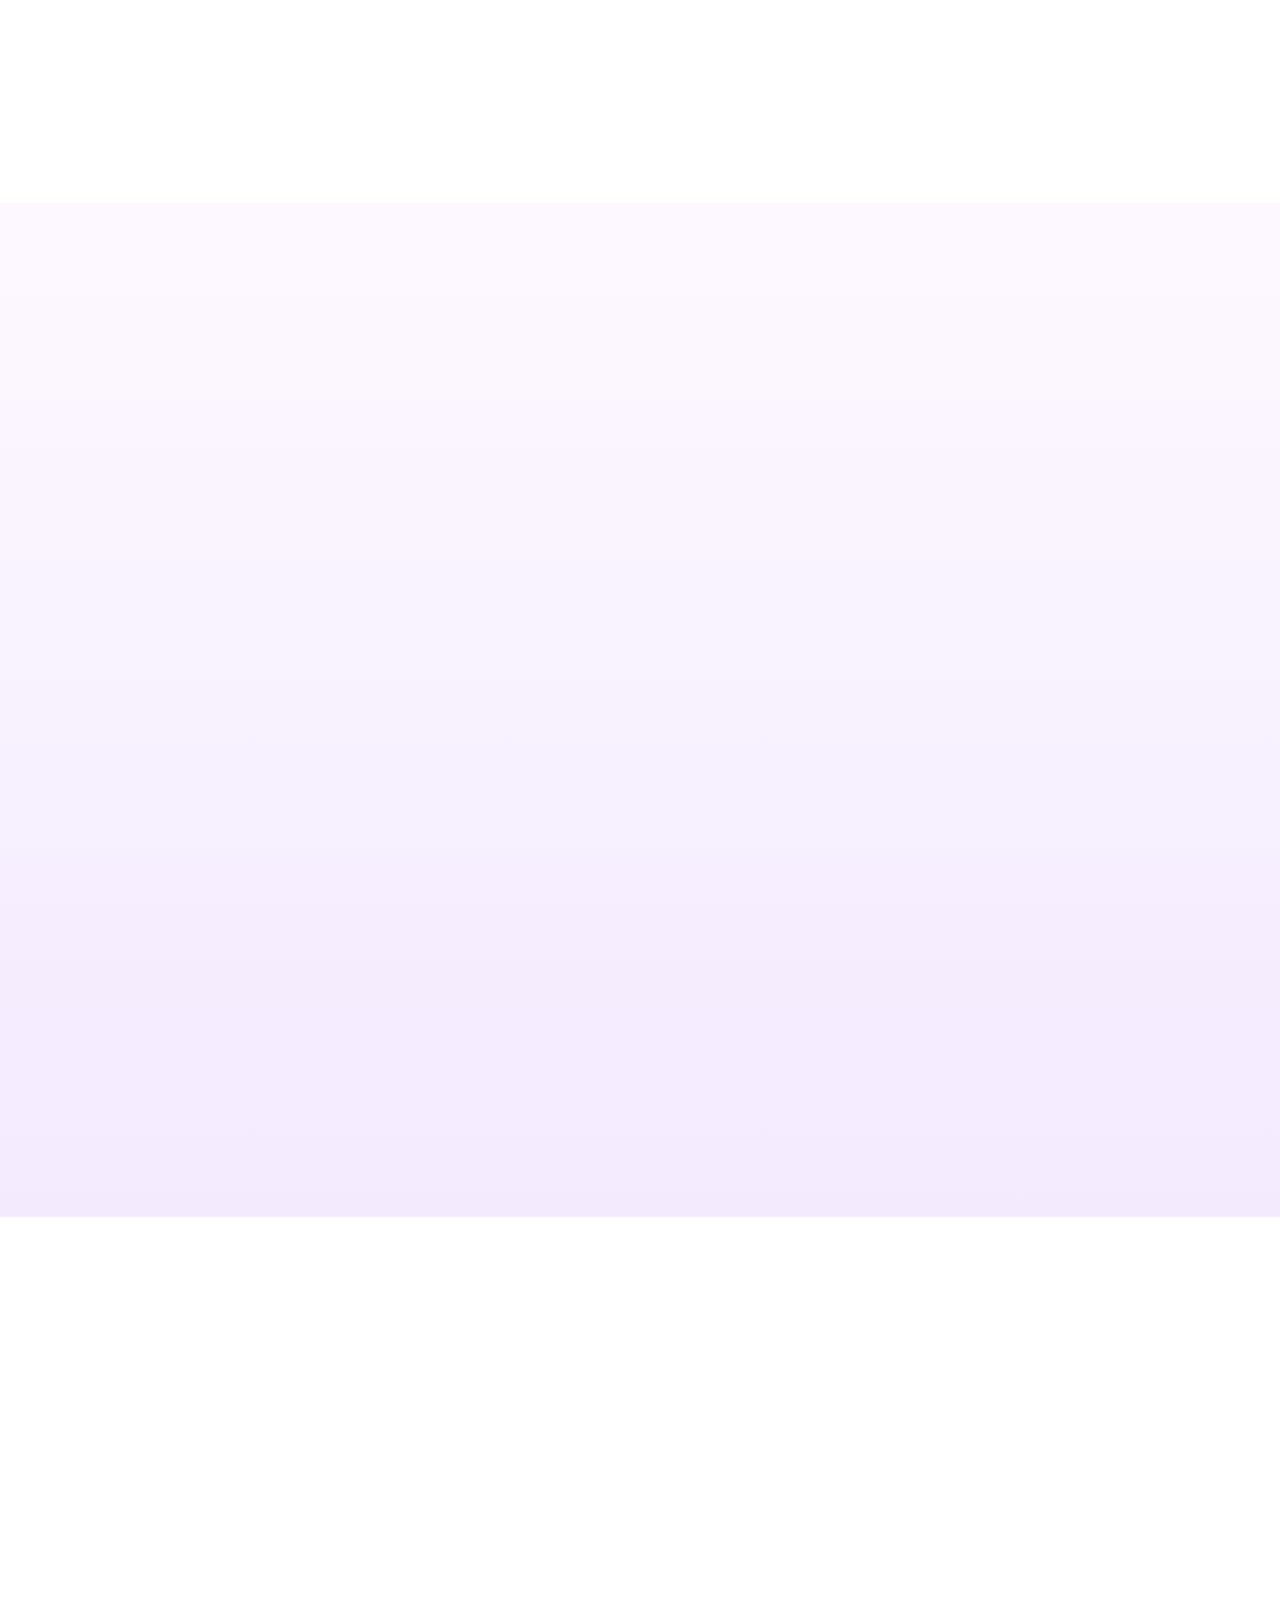
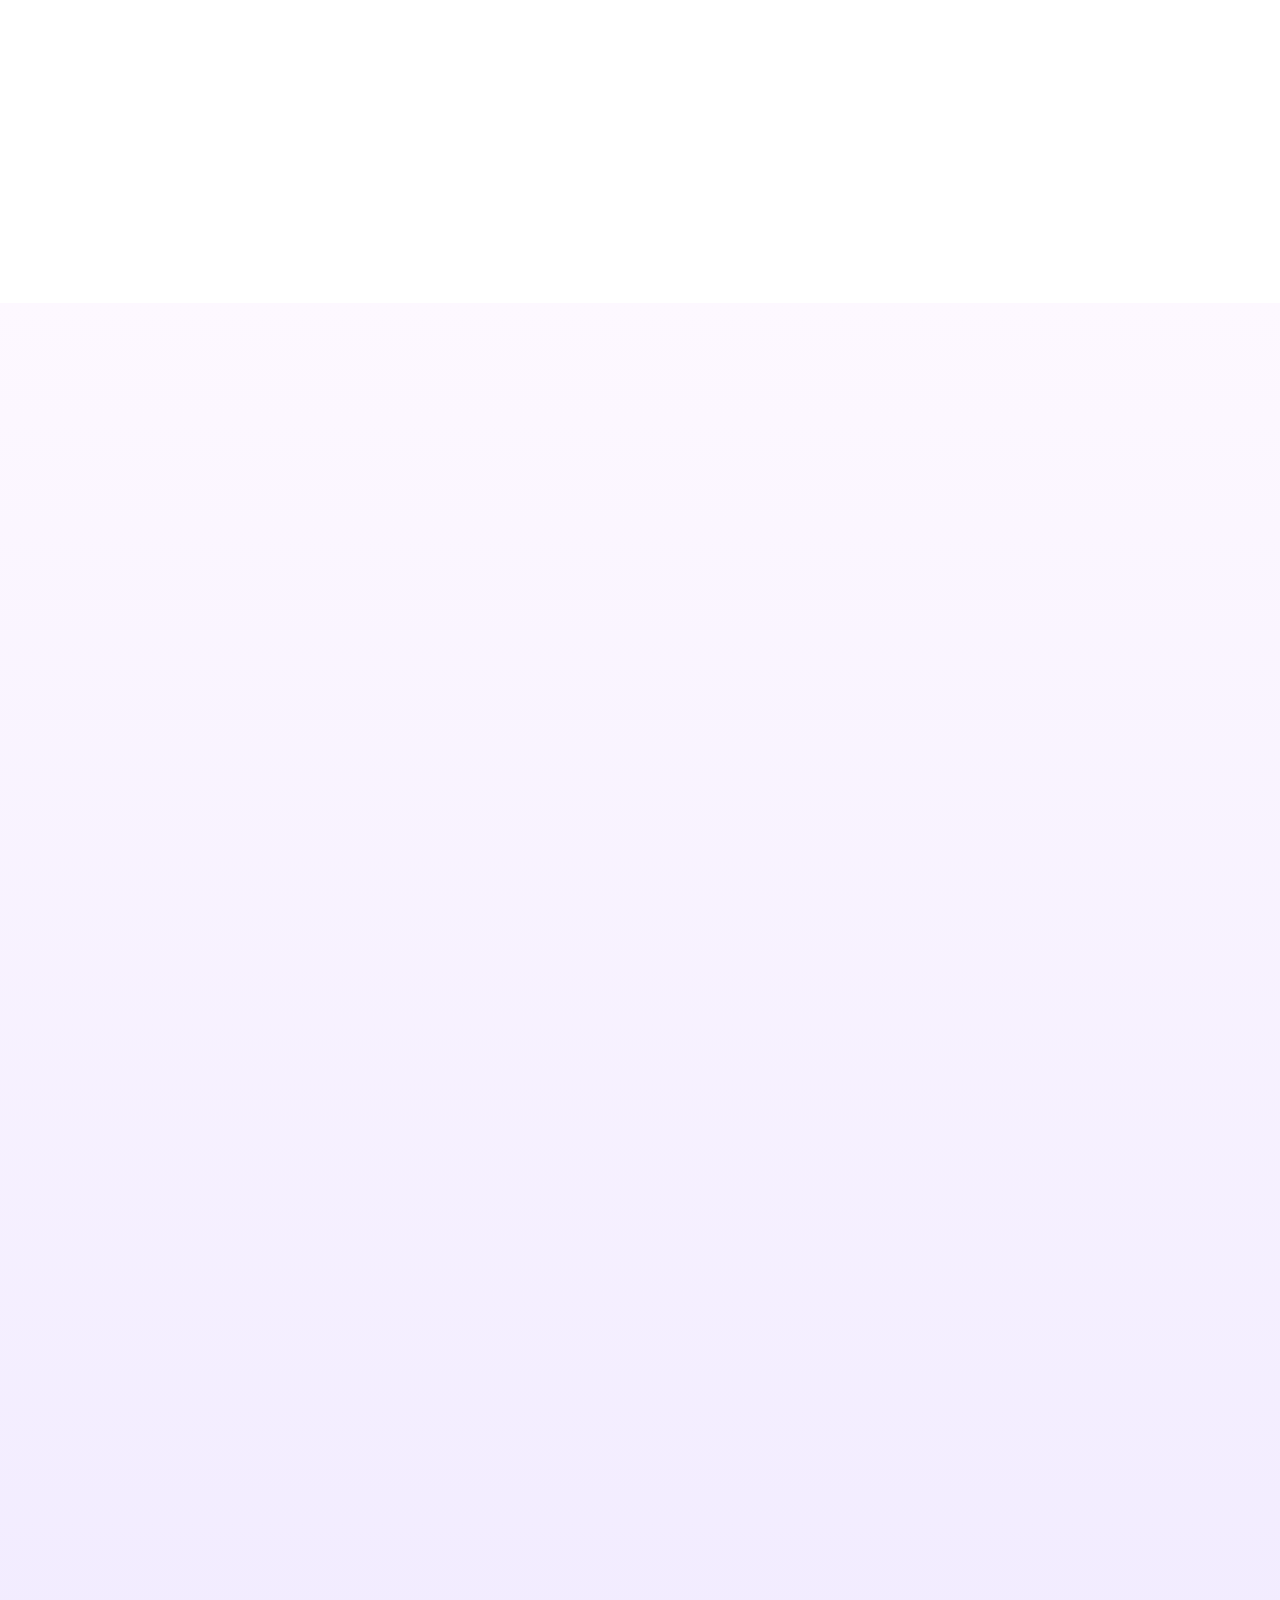
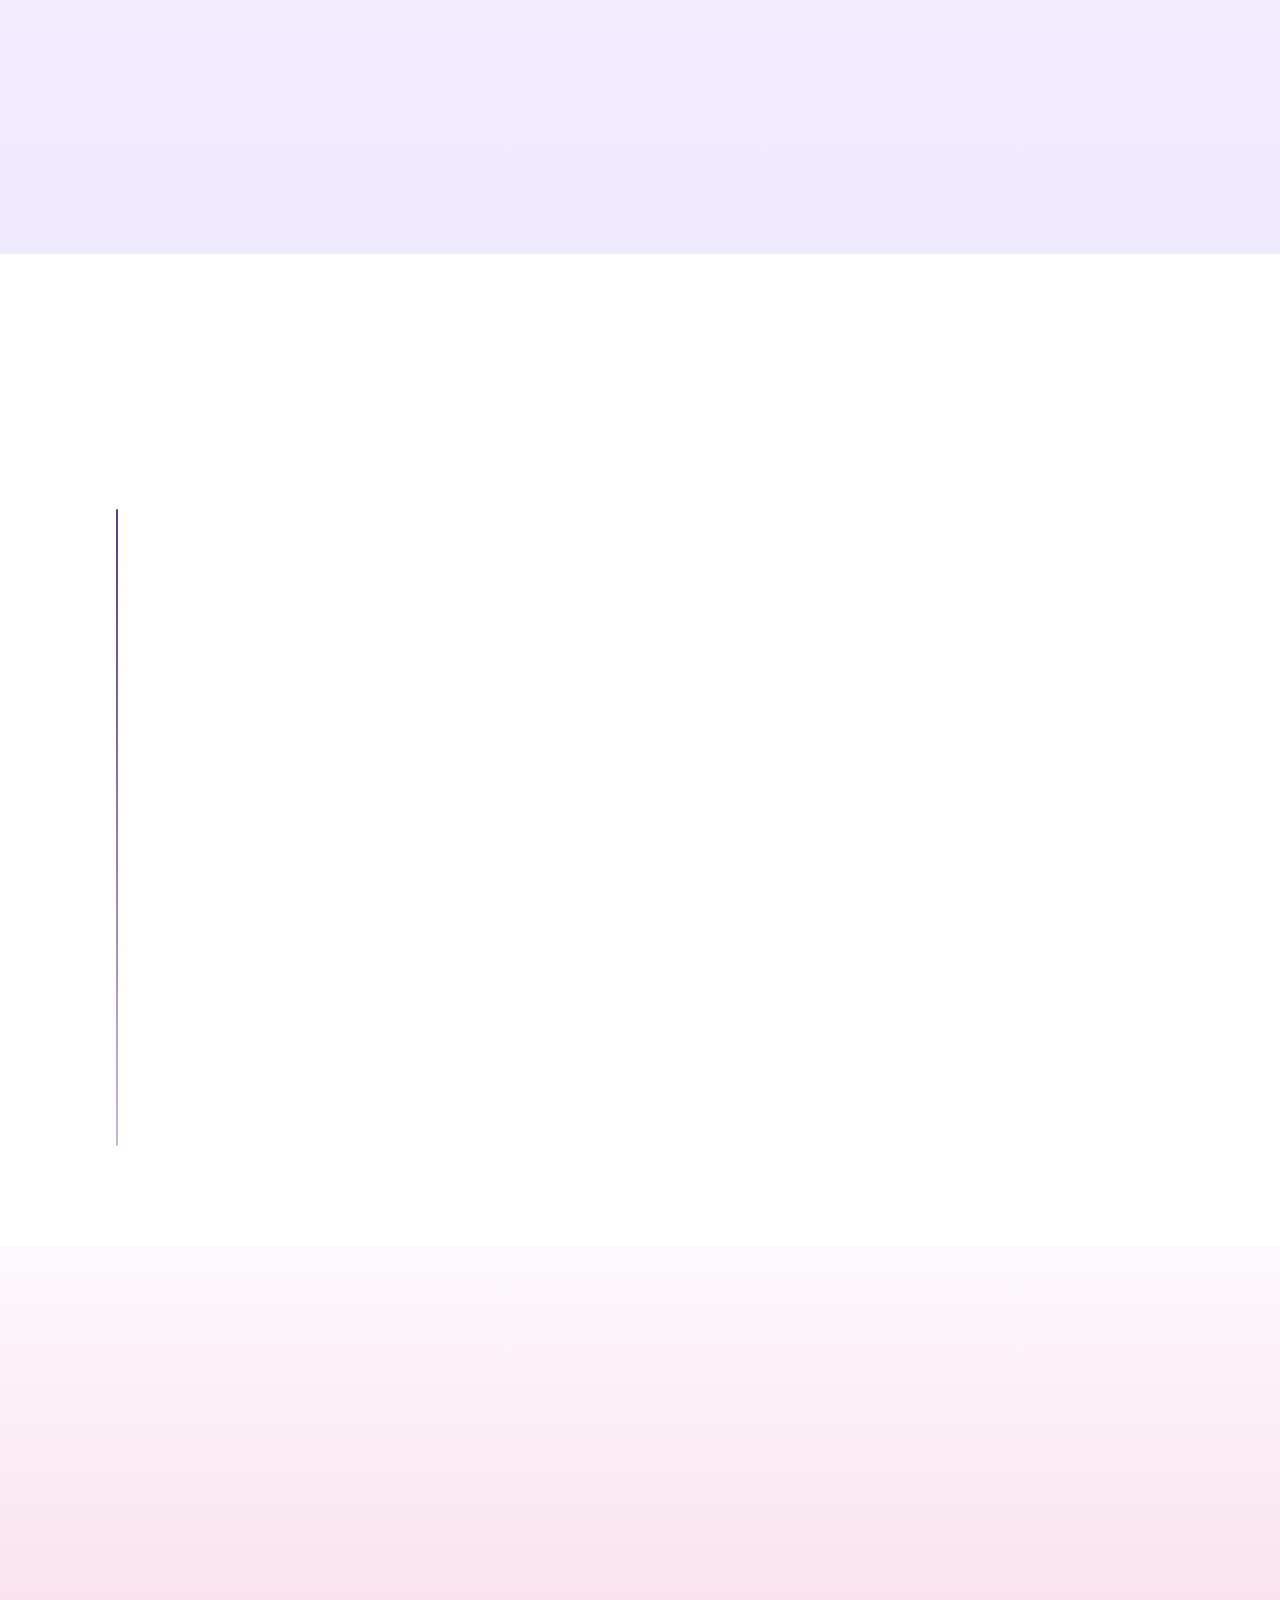
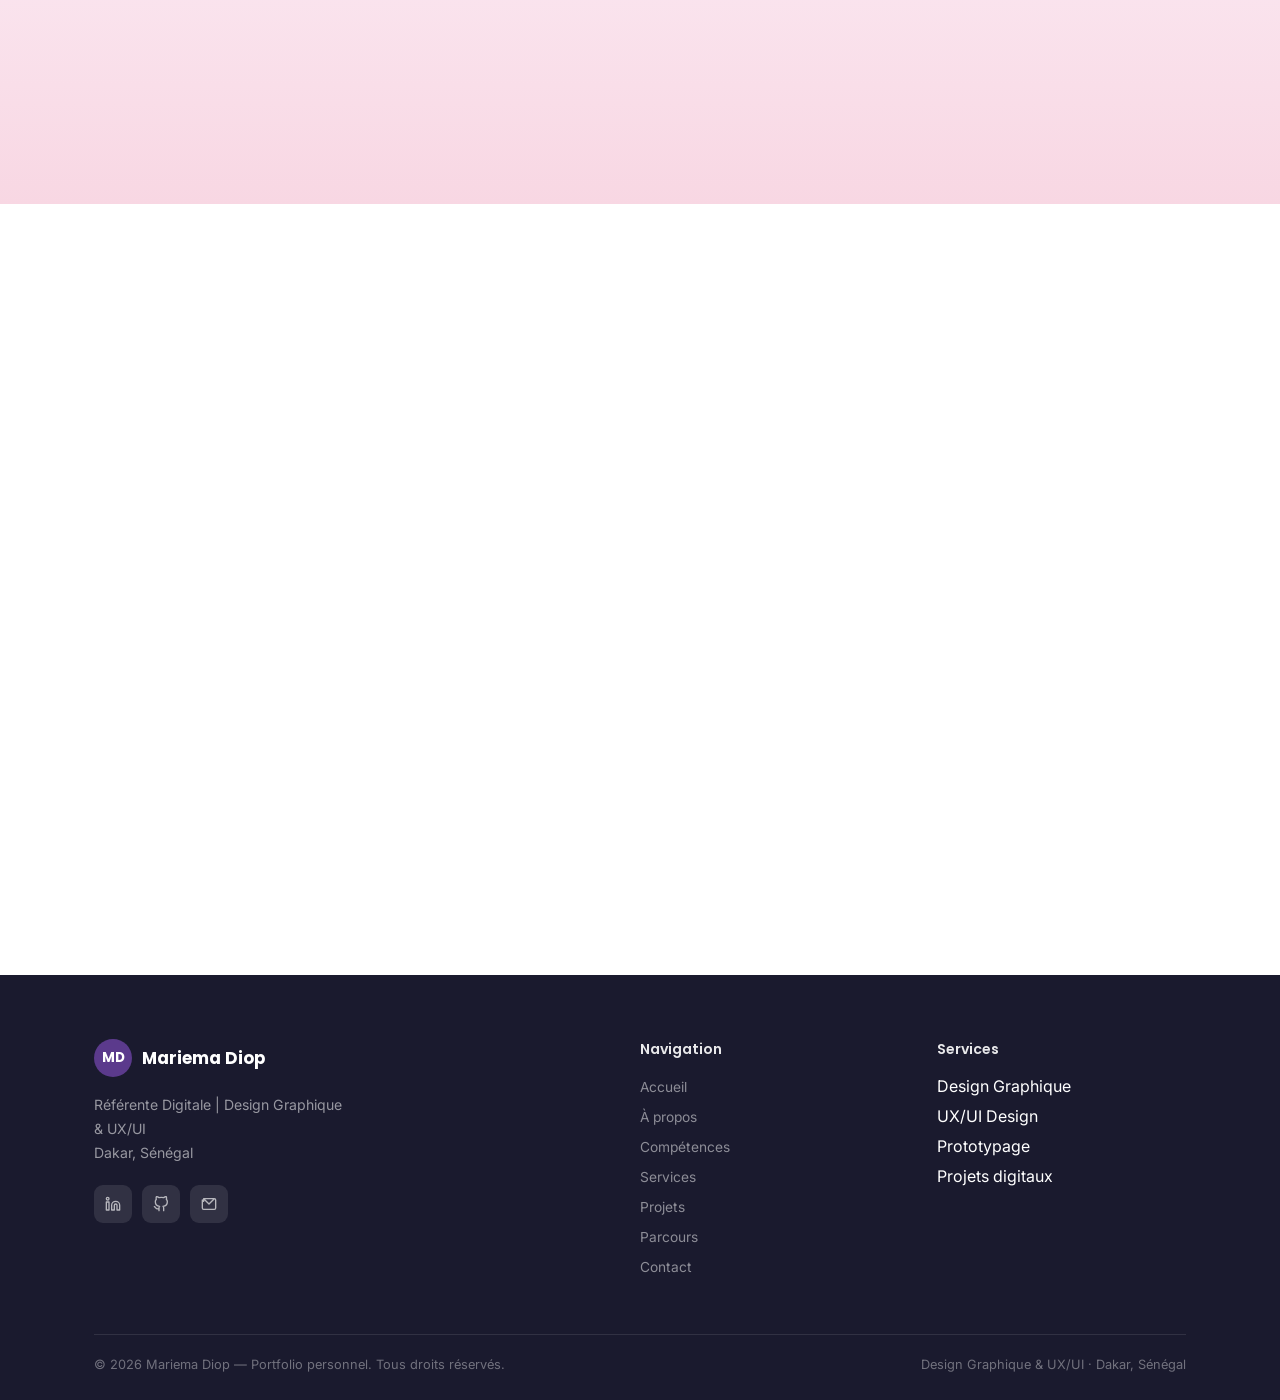
==== commit 9c999964: "feat: ajouter Creation de site web et Audiovisuel dans a propos et competences" ====
--- a/public/portfolio-mariema-diop/index.html
+++ b/public/portfolio-mariema-diop/index.html
@@ -169,6 +169,8 @@
               <span class="badge">UX/UI Design</span>
               <span class="badge">Maîtrise de Canva</span>
               <span class="badge">Gestion de projet</span>
+              <span class="badge">Création de site web</span>
+              <span class="badge">Audiovisuel</span>
               <span class="badge">Prototypage</span>
               <span class="badge">Figma</span>
             </div>
@@ -193,7 +195,7 @@
                 le numérique afin d'explorer un univers qui correspond davantage à ma créativité et à mon envie
                 d'innover.</p>
               <p>Aujourd'hui, grâce à ma formation dans le domaine du digital, j'ai développé de solides compétences en design
-                graphique, maîtrise de Canva, UX/UI Design, ainsi qu'en gestion de projet et conception de solutions numériques.</p>
+                graphique, maîtrise de Canva, UX/UI Design, création de site web, production audiovisuelle, ainsi qu'en gestion de projet et conception de solutions numériques.</p>
               <p>J'aime particulièrement transformer une idée en une expérience visuelle cohérente, accessible et
                 impactante. Chaque projet représente pour moi une opportunité d'apprendre, de créer et de proposer des
                 solutions adaptées aux besoins des utilisateurs.</p>
@@ -203,6 +205,8 @@
               <span class="badge">UX/UI Design</span>
               <span class="badge">Maîtrise de Canva</span>
               <span class="badge">Gestion de projet</span>
+              <span class="badge">Création de site web</span>
+              <span class="badge">Audiovisuel</span>
               <span class="badge">Projets digitaux</span>
               <span class="badge">Formation continue</span>
             </div>
@@ -256,6 +260,43 @@
               <li class="skill-item"><span class="skill-dot" aria-hidden="true"></span>User Flow</li>
               <li class="skill-item"><span class="skill-dot" aria-hidden="true"></span>Design d'interfaces</li>
               <li class="skill-item"><span class="skill-dot" aria-hidden="true"></span>Prototypage</li>
+            </ul>
+          </article>
+
+          <!-- Création de site web -->
+          <article class="card skill-card reveal reveal-d3">
+            <div class="skill-card-icon">
+              <svg width="24" height="24" viewBox="0 0 24 24" fill="none" stroke="white" stroke-width="2"
+                stroke-linecap="round" stroke-linejoin="round" aria-hidden="true">
+                <rect x="3" y="3" width="18" height="18" rx="2" />
+                <path d="M3 9h18M9 21V9" />
+              </svg>
+            </div>
+            <h3 class="skill-card-title">Création de site web</h3>
+            <ul class="skill-list" role="list">
+              <li class="skill-item"><span class="skill-dot" aria-hidden="true"></span>Conception de sites web</li>
+              <li class="skill-item"><span class="skill-dot" aria-hidden="true"></span>Figma vers HTML/CSS</li>
+              <li class="skill-item"><span class="skill-dot" aria-hidden="true"></span>Intégration web</li>
+              <li class="skill-item"><span class="skill-dot" aria-hidden="true"></span>Design responsive</li>
+              <li class="skill-item"><span class="skill-dot" aria-hidden="true"></span>Vite / React</li>
+            </ul>
+          </article>
+
+          <!-- Audiovisuel -->
+          <article class="card skill-card reveal reveal-d4">
+            <div class="skill-card-icon">
+              <svg width="24" height="24" viewBox="0 0 24 24" fill="none" stroke="white" stroke-width="2"
+                stroke-linecap="round" stroke-linejoin="round" aria-hidden="true">
+                <path d="M15 10l4.553-2.069A1 1 0 0121 8.82v6.36a1 1 0 01-1.447.9L15 14M3 8a2 2 0 012-2h8a2 2 0 012 2v8a2 2 0 01-2 2H5a2 2 0 01-2-2V8z" />
+              </svg>
+            </div>
+            <h3 class="skill-card-title">Audiovisuel</h3>
+            <ul class="skill-list" role="list">
+              <li class="skill-item"><span class="skill-dot" aria-hidden="true"></span>Montage vidéo</li>
+              <li class="skill-item"><span class="skill-dot" aria-hidden="true"></span>CapCut</li>
+              <li class="skill-item"><span class="skill-dot" aria-hidden="true"></span>Création de contenus visuels</li>
+              <li class="skill-item"><span class="skill-dot" aria-hidden="true"></span>Réels &amp; Stories</li>
+              <li class="skill-item"><span class="skill-dot" aria-hidden="true"></span>Motion &amp; animation</li>
             </ul>
           </article>
 
@@ -434,9 +475,8 @@
 
           <!-- REMAFLOW -->
           <article class="card project-card reveal reveal-d2" data-category="branding uxui">
-            <div class="project-thumb" style="background:linear-gradient(135deg,#7B5AB022,#CDB4DB44);">
-              <img src="assets/images/remaflow.jpg" alt="Aperçu du projet REMAFLOW — E-commerce mode et accessoires"
-                data-placeholder="true" />
+            <div class="project-thumb project-thumb-zoomable" style="background:linear-gradient(135deg,#7B5AB022,#CDB4DB44);" data-hd="assets/images/remaflow-hd.jpg" data-title="REMAFLOW — Brand Guidelines Officiel" data-category="Brand Guidelines · E-commerce · Mode &amp; Accessoires" title="Cliquer pour afficher la planche en plein écran HD">
+              <img src="assets/images/remaflow.jpg" alt="Aperçu du projet REMAFLOW — Brand Guidelines officiel et moodboard mode" style="object-position: center 15%;" />
               <div class="project-thumb-placeholder" style="display:none;" aria-hidden="true">
                 <svg width="40" height="40" viewBox="0 0 24 24" fill="none" stroke="currentColor" stroke-width="1.5"
                   stroke-linecap="round" stroke-linejoin="round">
@@ -444,24 +484,35 @@
                 </svg>
                 <span>[Ajouter aperçu du projet]</span>
               </div>
-              <span class="project-cat-badge">E-commerce · Branding</span>
+              <span class="project-cat-badge">Brand Guidelines</span>
+              <div class="project-thumb-zoom">
+                <svg width="13" height="13" viewBox="0 0 24 24" fill="none" stroke="currentColor" stroke-width="2.5" stroke-linecap="round" stroke-linejoin="round"><path d="M21 21l-6-6m2-5a7 7 0 11-14 0 7 7 0 0114 0zM10 7v6m-3-3h6"/></svg>
+                <span>Agrandir en HD</span>
+              </div>
             </div>
             <div class="project-body">
               <h3 class="project-title">REMAFLOW</h3>
               <p class="project-desc">Projet de marque e-commerce dédié à la vente de chaussures, vêtements et
                 accessoires. Identité visuelle moderne et expérience digitale élégante.</p>
               <div class="project-tools">
+                <span class="tool-tag">Brand Guidelines</span>
                 <span class="tool-tag">Figma</span>
                 <span class="tool-tag">Branding</span>
                 <span class="tool-tag">UI Design</span>
               </div>
-              <a href="#[Ajouter lien du projet]" class="btn btn-primary btn-sm" aria-label="Voir le projet REMAFLOW">
-                Voir le projet
-                <svg width="14" height="14" viewBox="0 0 24 24" fill="none" stroke="currentColor" stroke-width="2"
-                  stroke-linecap="round" stroke-linejoin="round" aria-hidden="true">
-                  <path d="M18 13v6a2 2 0 01-2 2H5a2 2 0 01-2-2V8a2 2 0 012-2h6M15 3h6v6M10 14L21 3" />
-                </svg>
-              </a>
+              <div class="project-actions-row">
+                <button type="button" class="btn btn-outline btn-sm open-lightbox-btn" data-hd="assets/images/remaflow-hd.jpg" data-title="REMAFLOW — Brand Guidelines Officiel" data-category="Brand Guidelines · E-commerce · Mode &amp; Accessoires">
+                  <svg width="13" height="13" viewBox="0 0 24 24" fill="none" stroke="currentColor" stroke-width="2.5" stroke-linecap="round" stroke-linejoin="round"><path d="M21 21l-6-6m2-5a7 7 0 11-14 0 7 7 0 0114 0zM10 7v6m-3-3h6"/></svg>
+                  Aperçu HD
+                </button>
+                <a href="#contact" class="btn btn-primary btn-sm" aria-label="Voir les détails du projet REMAFLOW">
+                  Voir les détails
+                  <svg width="14" height="14" viewBox="0 0 24 24" fill="none" stroke="currentColor" stroke-width="2"
+                    stroke-linecap="round" stroke-linejoin="round" aria-hidden="true">
+                    <path d="M18 13v6a2 2 0 01-2 2H5a2 2 0 01-2-2V8a2 2 0 012-2h6M15 3h6v6M10 14L21 3" />
+                  </svg>
+                </a>
+              </div>
             </div>
           </article>
 
@@ -577,20 +628,22 @@
             </article>
           </div>
 
-          <!-- UVS -->
+          <!-- Parcours scolaire -->
           <div class="timeline-item reveal reveal-d3">
             <div class="timeline-dot" aria-hidden="true"></div>
             <article class="card timeline-card">
-              <span class="timeline-type-badge">Parcours académique</span>
-              <h3 class="timeline-org">Université Virtuelle du Sénégal</h3>
-              <p class="timeline-role">[Ajouter diplôme / année]</p>
+              <span class="timeline-type-badge">Parcours scolaire</span>
+              <h3 class="timeline-org">Lycée — jusqu'en Terminale</h3>
+              <p class="timeline-role">Formation générale</p>
               <p class="timeline-desc">
-                Mon parcours académique m'a permis de développer une capacité d'apprentissage, d'adaptation et une
-                ouverture vers de nouveaux domaines professionnels.
+                J'ai suivi ma scolarité jusqu'en classe de Terminale. Ce parcours m'a forgé une grande résilience,
+                une capacité d'adaptation et une détermination à continuer d'apprendre en dehors des voies
+                traditionnelles.
               </p>
               <div class="timeline-tags">
-                <span class="badge">Formation continue</span>
-                <span class="badge">Apprentissage</span>
+                <span class="badge">Résilience</span>
+                <span class="badge">Autodidacte</span>
+                <span class="badge">Détermination</span>
               </div>
             </article>
           </div>
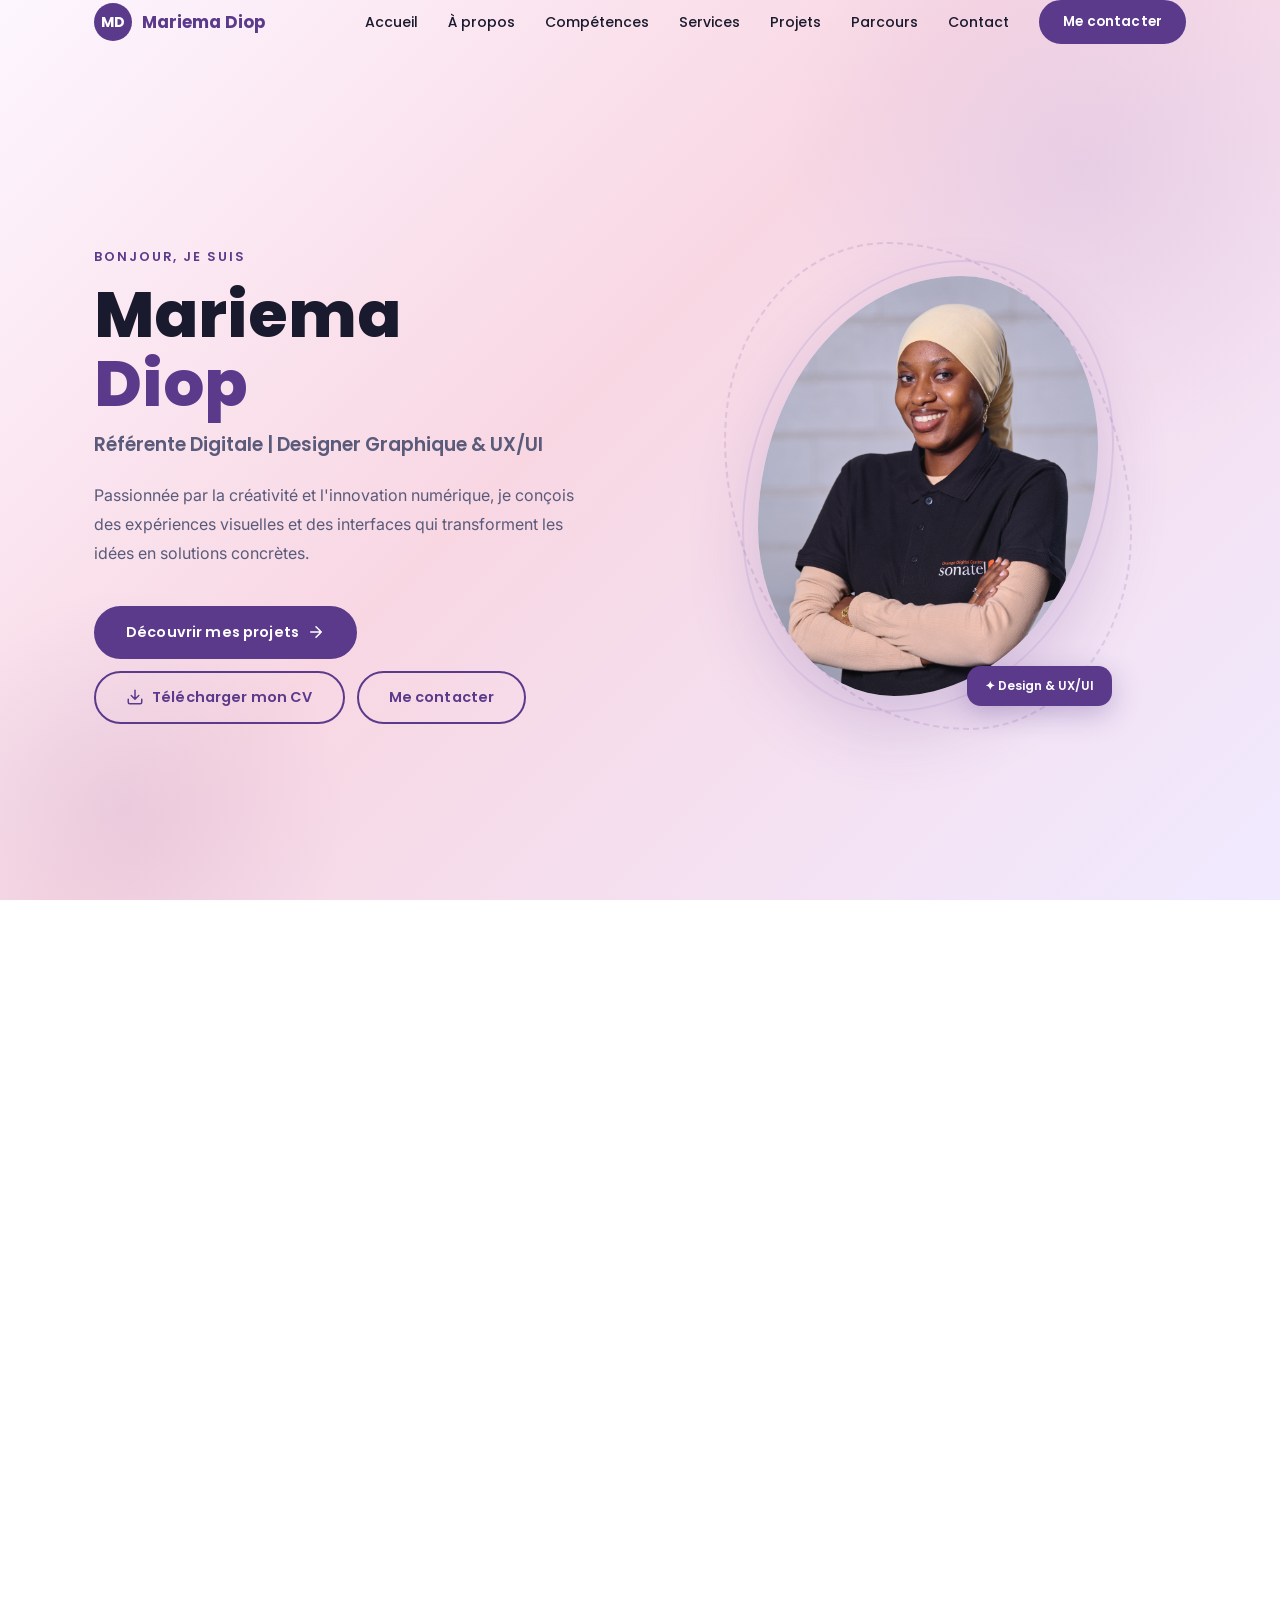
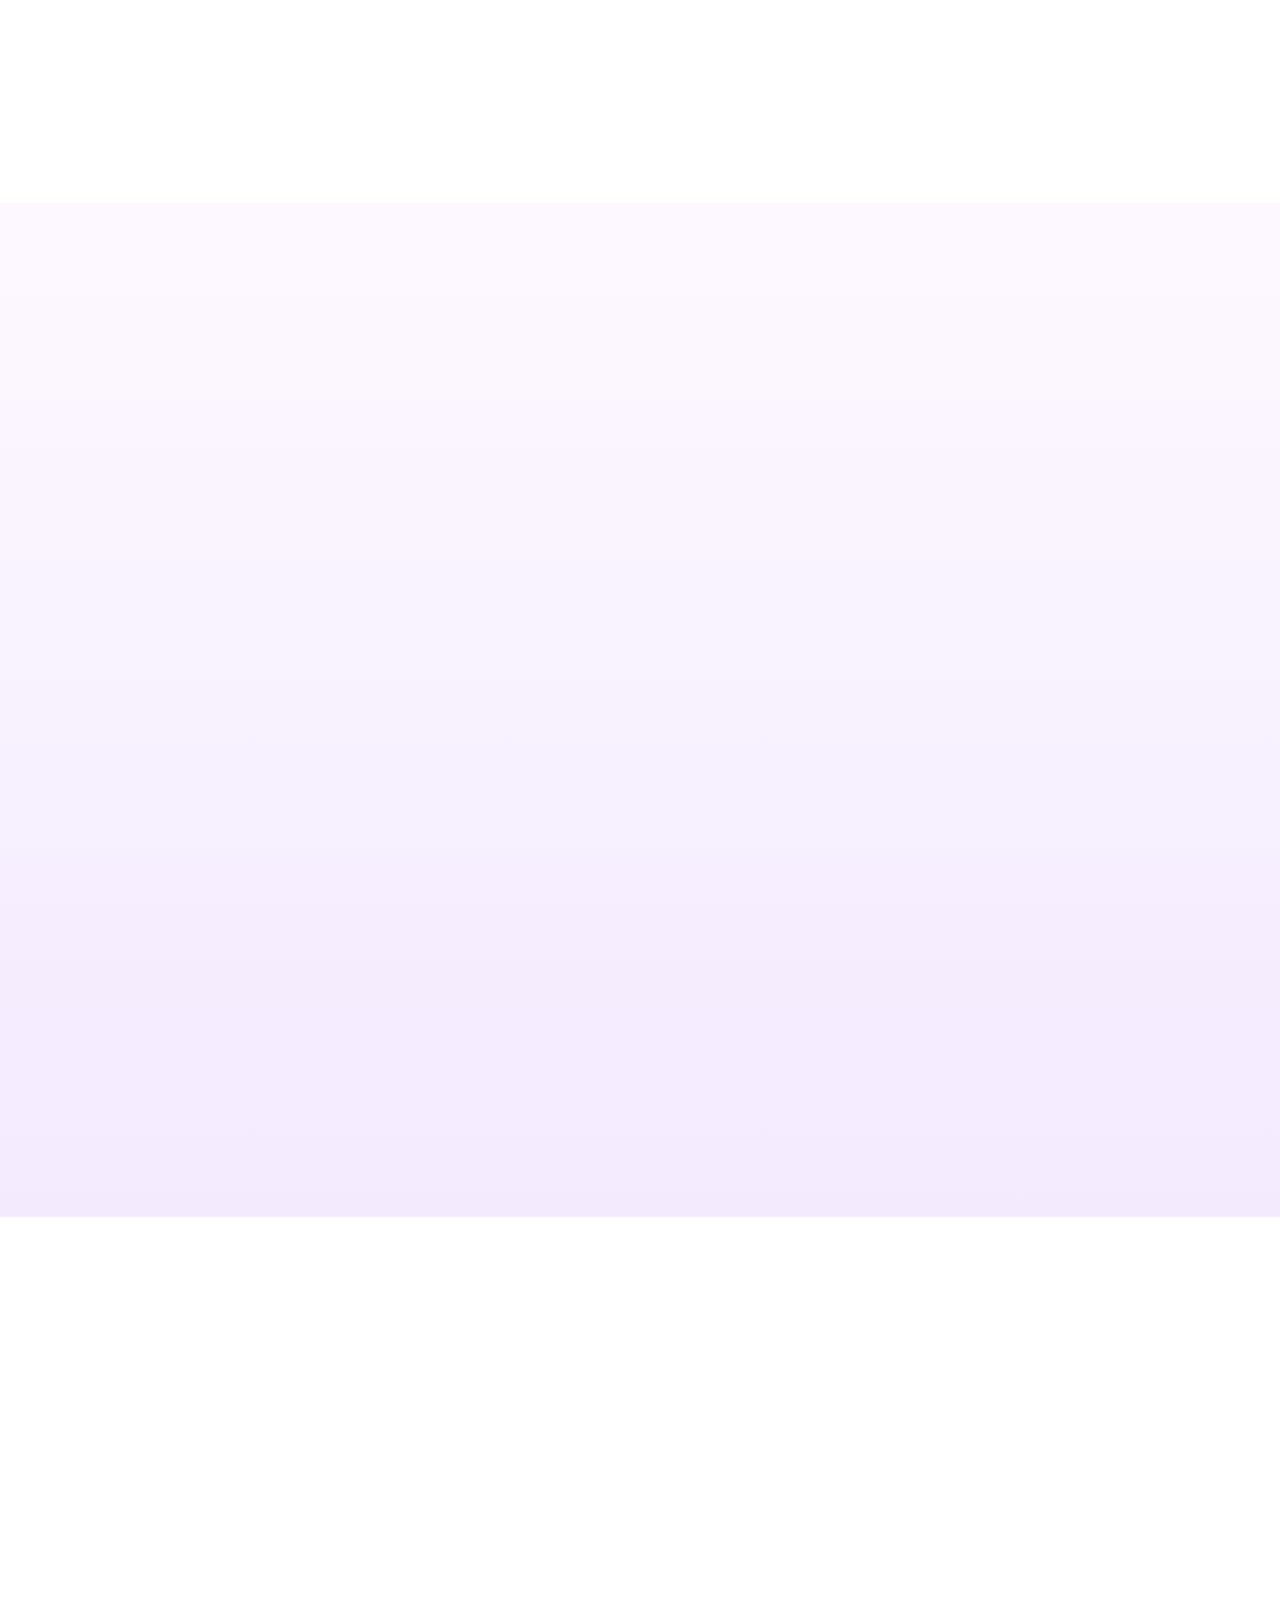
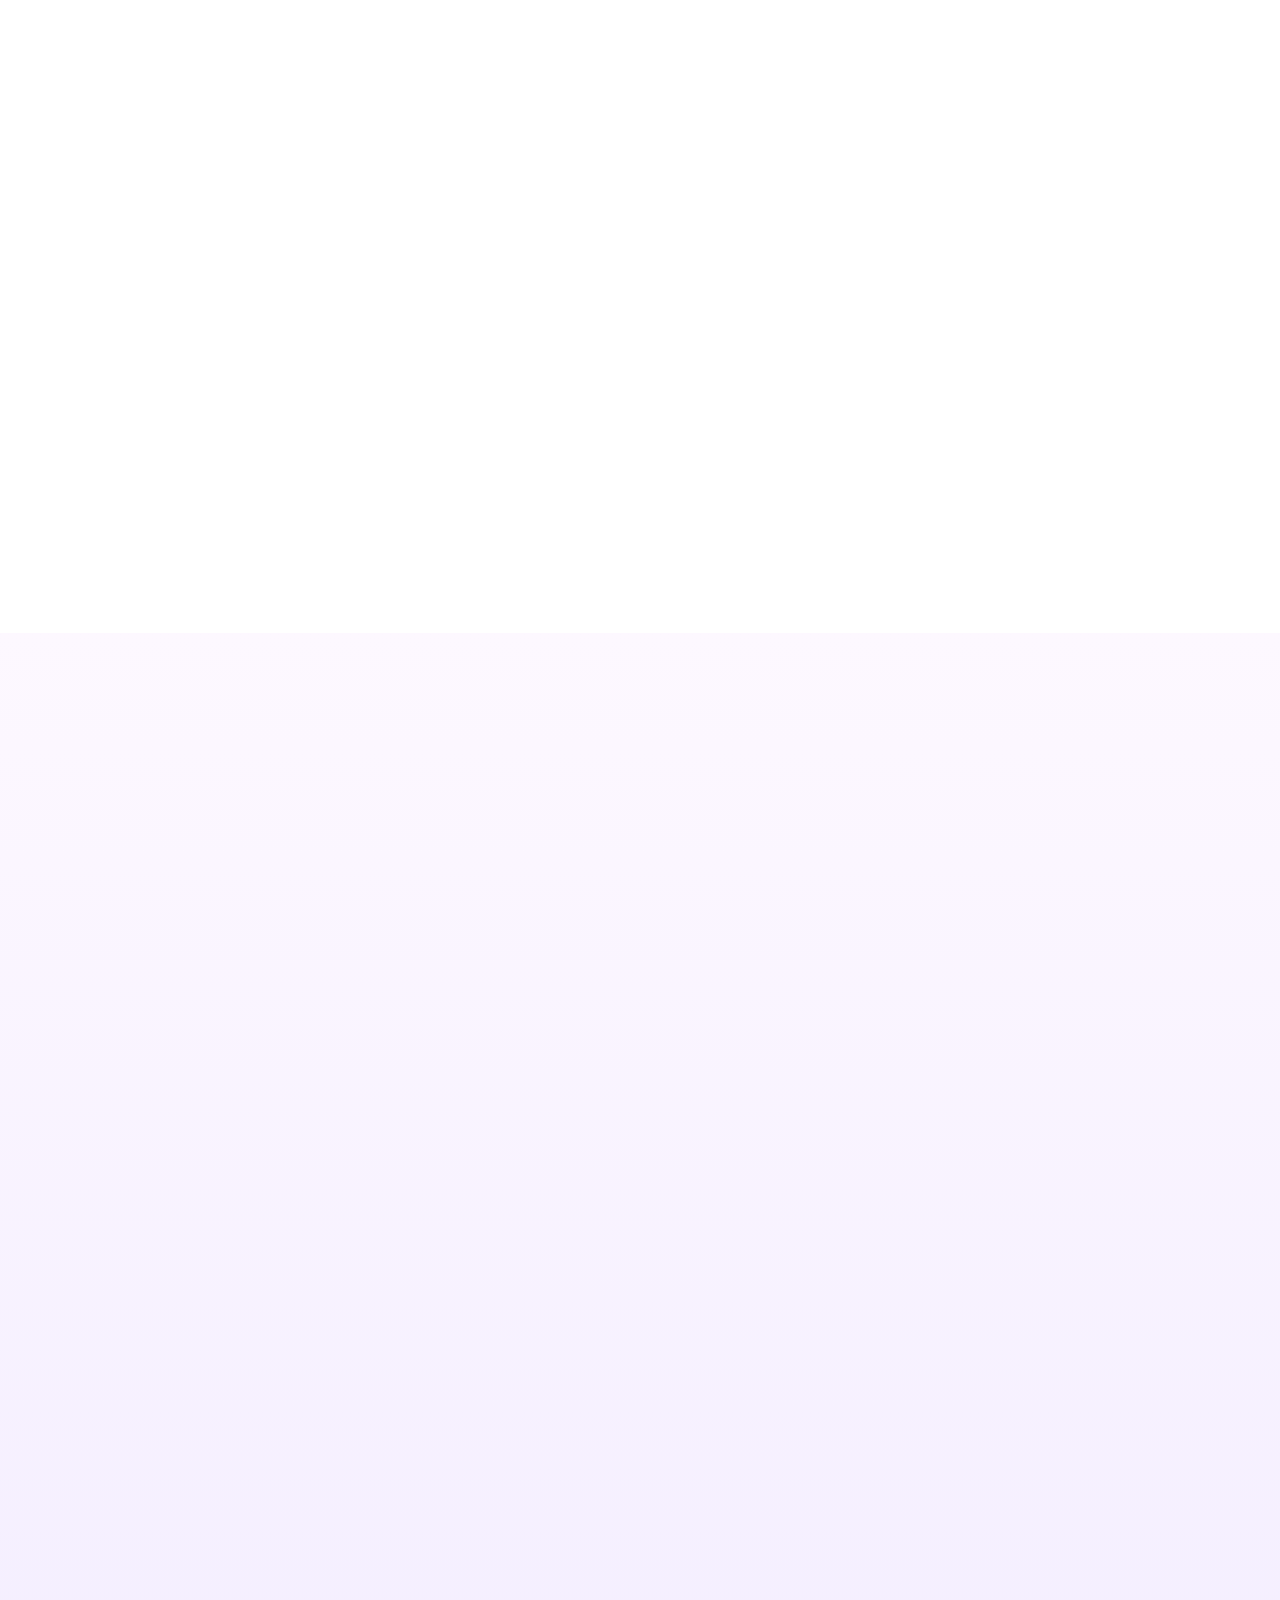
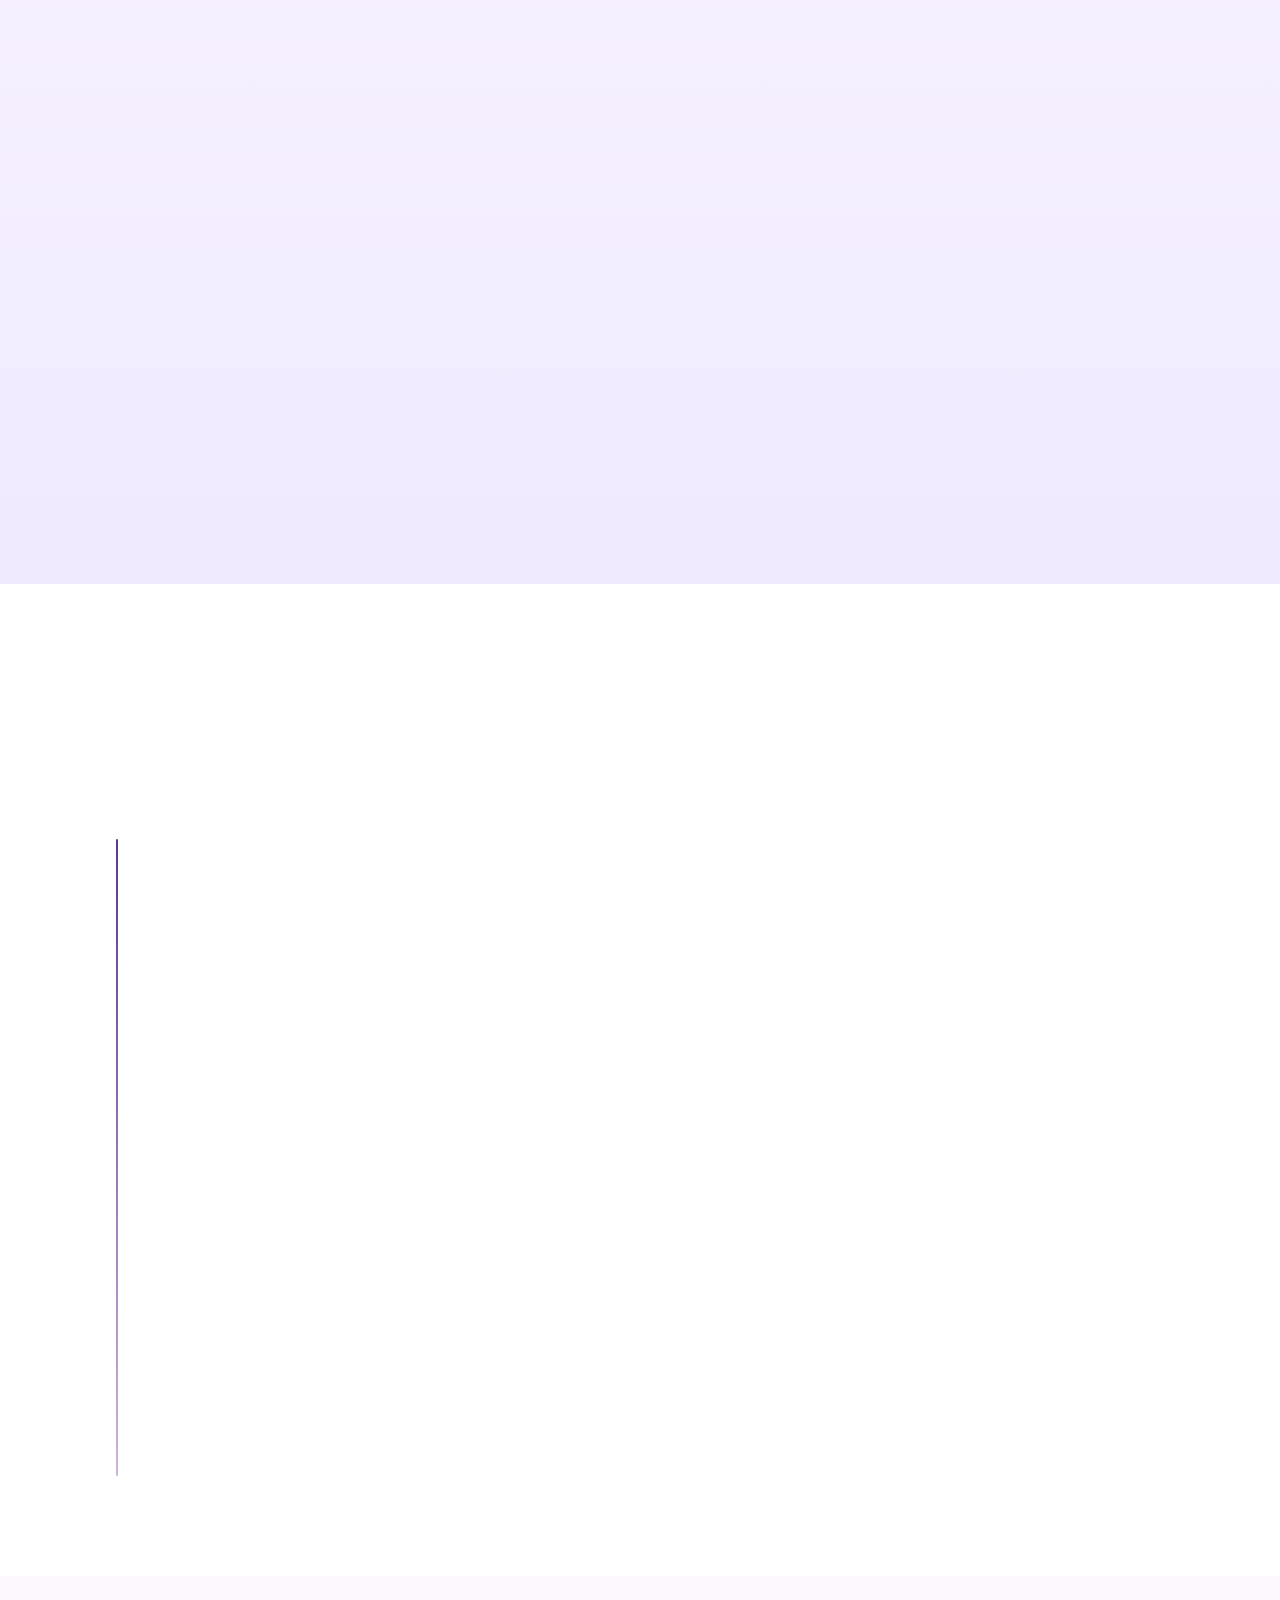
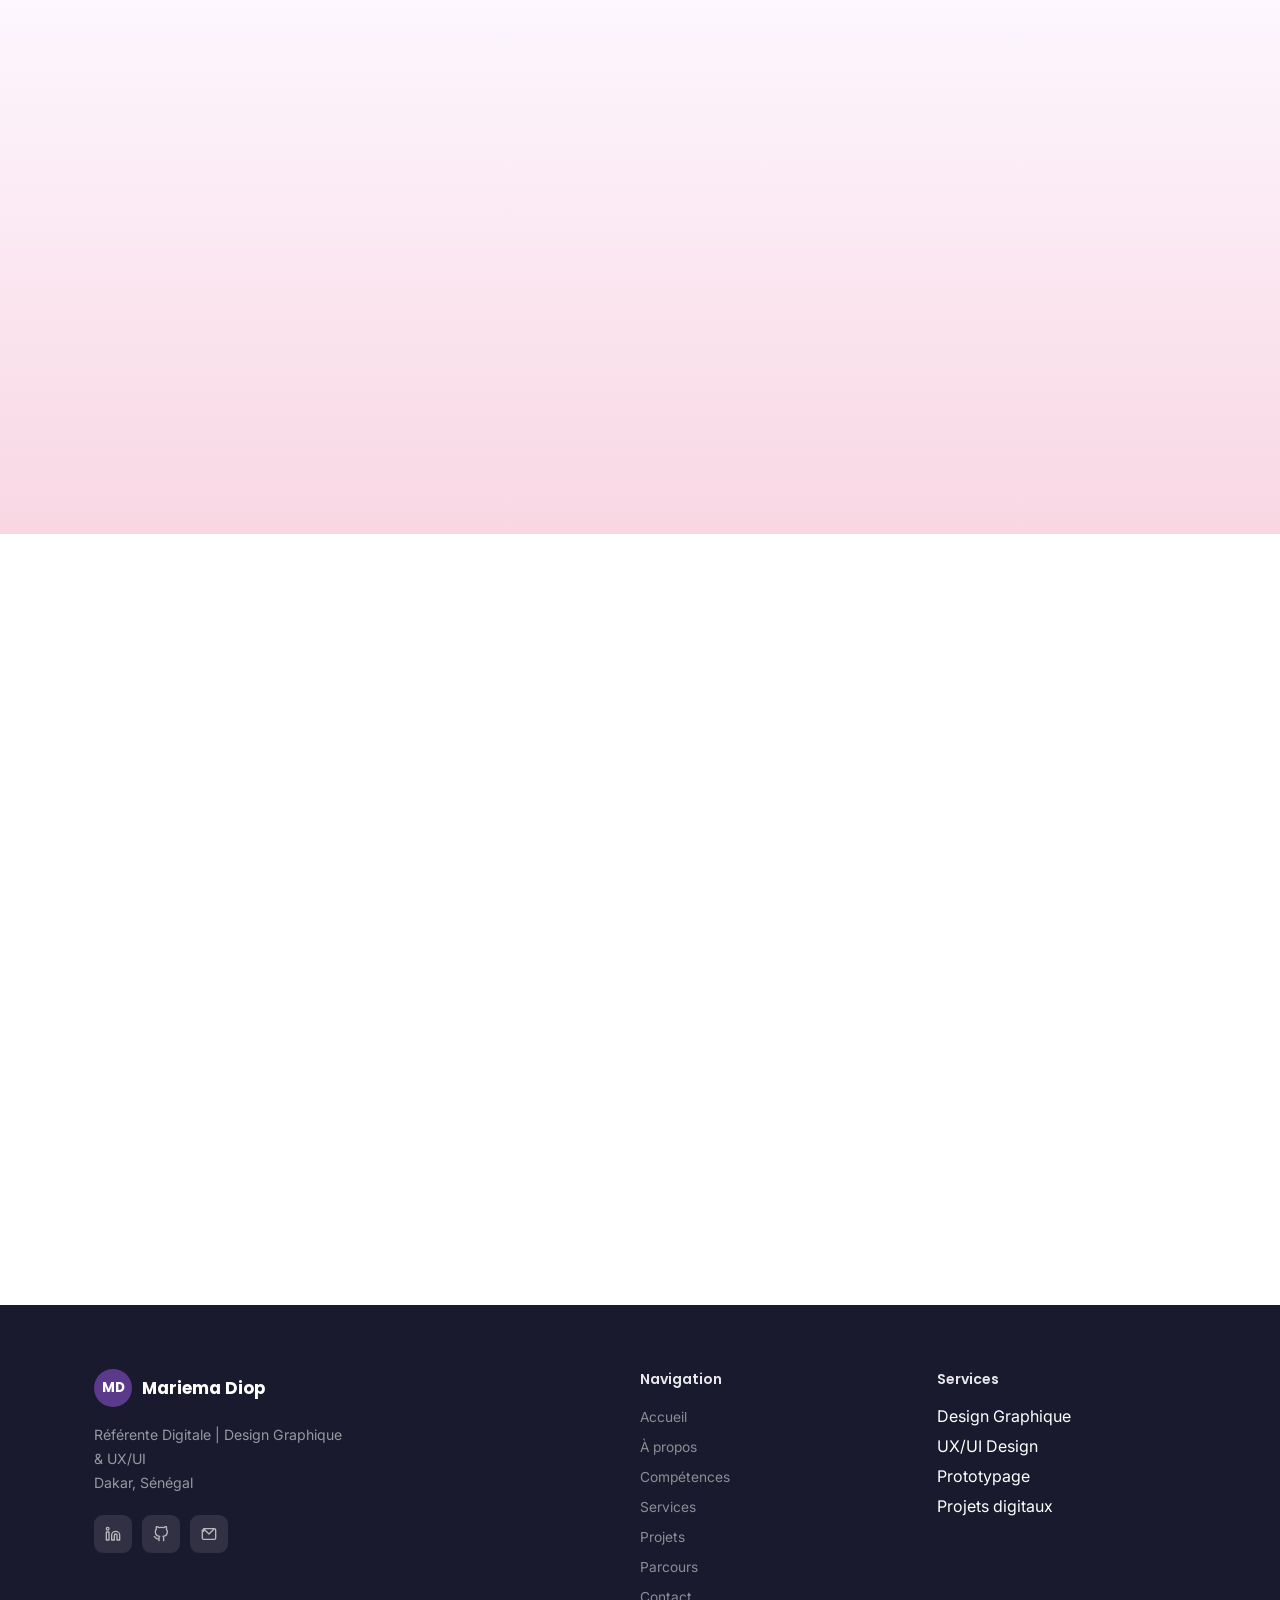
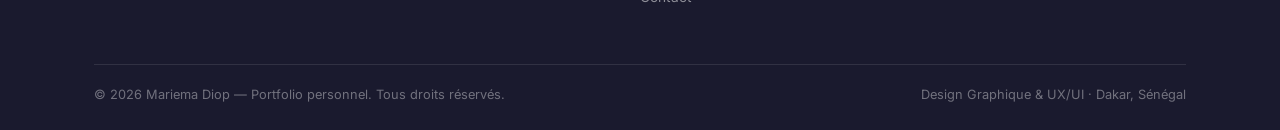
==== commit 4bcc3ebe: "feat: ajouter le CV et mettre a jour le lien de telechargement" ====
--- a/public/portfolio-mariema-diop/index.html
+++ b/public/portfolio-mariema-diop/index.html
@@ -108,7 +108,7 @@
                   <path d="M5 12h14M12 5l7 7-7 7" />
                 </svg>
               </a>
-              <a href="#[Lien vers CV]" class="btn btn-outline" aria-label="Télécharger mon CV — lien à ajouter">
+              <a href="../CV%20mariema/Mariema%20diop%20CV.pdf" download="Mariema diop CV.pdf" target="_blank" rel="noopener noreferrer" class="btn btn-outline" aria-label="Télécharger mon CV">
                 <svg width="18" height="18" viewBox="0 0 24 24" fill="none" stroke="currentColor" stroke-width="2"
                   stroke-linecap="round" stroke-linejoin="round" aria-hidden="true">
                   <path d="M21 15v4a2 2 0 01-2 2H5a2 2 0 01-2-2v-4M7 10l5 5 5-5M12 15V3" />
@@ -404,6 +404,33 @@
             <h3 class="service-title">Conception de projets digitaux</h3>
             <p class="service-desc">Accompagnement dans la structuration d'une idée, depuis la réflexion jusqu'à la
               création d'une solution digitale cohérente.</p>
+          </article>
+
+          <article class="card service-card reveal reveal-d1">
+            <span class="service-num" aria-hidden="true">05</span>
+            <div class="service-icon" aria-hidden="true">
+              <svg width="22" height="22" viewBox="0 0 24 24" fill="none" stroke="currentColor" stroke-width="2"
+                stroke-linecap="round" stroke-linejoin="round">
+                <rect x="3" y="3" width="18" height="18" rx="2" />
+                <path d="M3 9h18M9 21V9" />
+              </svg>
+            </div>
+            <h3 class="service-title">Création de site web</h3>
+            <p class="service-desc">Conception et intégration de sites web modernes, responsives et esthétiques,
+              de la maquette Figma jusqu'à la mise en ligne.</p>
+          </article>
+
+          <article class="card service-card reveal reveal-d2">
+            <span class="service-num" aria-hidden="true">06</span>
+            <div class="service-icon" aria-hidden="true">
+              <svg width="22" height="22" viewBox="0 0 24 24" fill="none" stroke="currentColor" stroke-width="2"
+                stroke-linecap="round" stroke-linejoin="round">
+                <path d="M15 10l4.553-2.069A1 1 0 0121 8.82v6.36a1 1 0 01-1.447.9L15 14M3 8a2 2 0 012-2h8a2 2 0 012 2v8a2 2 0 01-2 2H5a2 2 0 01-2-2V8z" />
+              </svg>
+            </div>
+            <h3 class="service-title">Audiovisuel</h3>
+            <p class="service-desc">Production de contenus vidéo engageants : montage, réels, stories et animations
+              pour renforcer votre présence digitale.</p>
           </article>
 
         </div>
